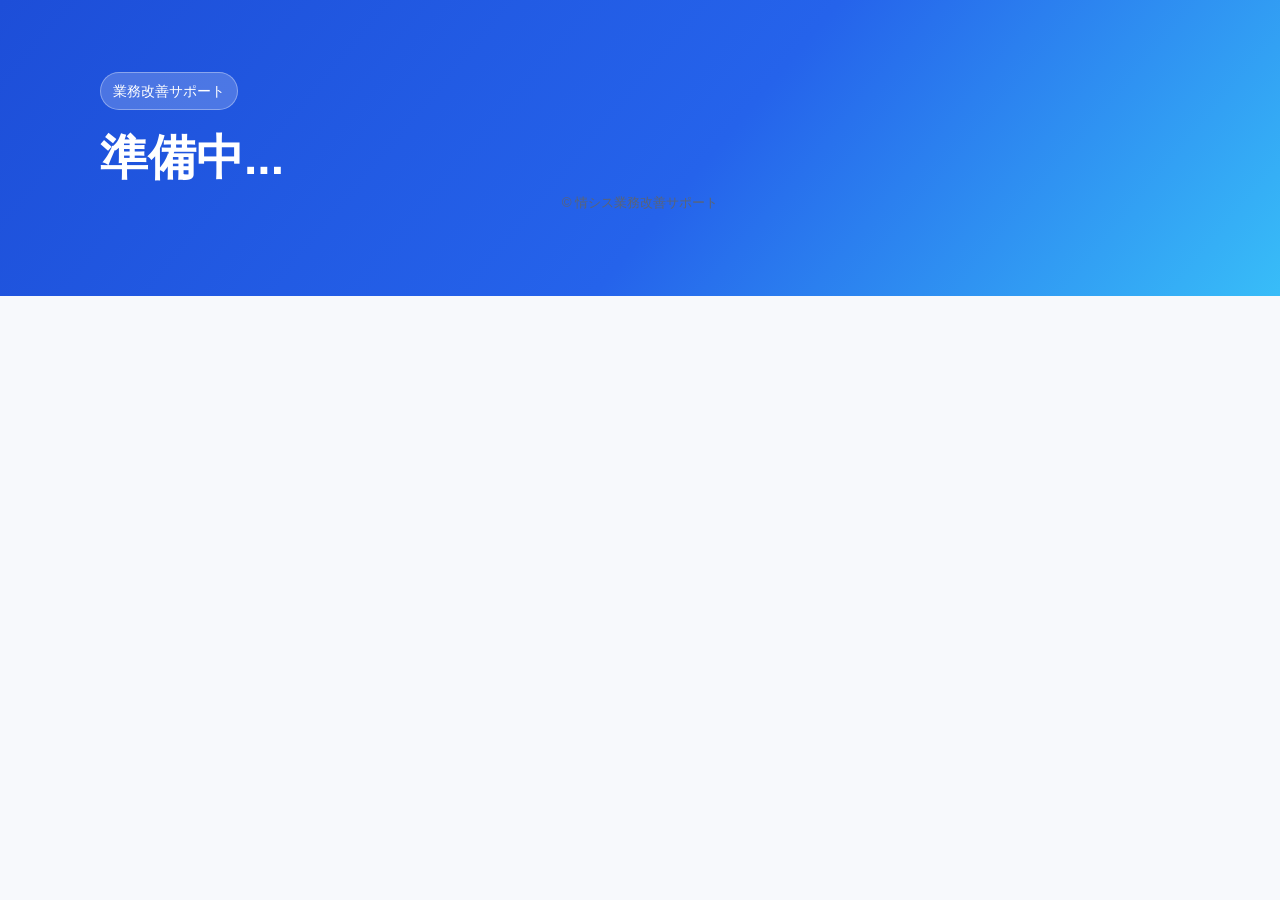
==== index.html @ d6933b57 "Update index.html" ====
<!doctype html>
<html lang="ja">
  <head>
    <meta charset="UTF-8" />
    <meta name="viewport" content="width=device-width, initial-scale=1.0" />
    <title>ナウエル｜業務改善サポート</title>
    <meta
      name="description"
      content="他社向け業務改善サポート事業のランディングページです。ITお困りごと診断からスポット支援、月額相談、RPA導入まで対応。"
    />
    <style>
      :root {
        --bg: #f7f9fc;
        --surface: #ffffff;
        --ink: #1f2937;
        --muted: #5b6474;
        --brand: #2563eb;
        --brand-dark: #1d4ed8;
        --accent: #16a34a;
        --border: #e5e7eb;
        --shadow: 0 8px 22px rgba(15, 23, 42, 0.08);
      }

      * {
        box-sizing: border-box;
      }

      body {
        margin: 0;
        font-family: "Hiragino Kaku Gothic ProN", "Yu Gothic", "Meiryo", sans-serif;
        color: var(--ink);
        background: var(--bg);
        line-height: 1.7;
      }

      .container {
        width: min(1080px, 92%);
        margin: 0 auto;
      }

      .hero {
        background: linear-gradient(130deg, #1d4ed8, #2563eb 55%, #38bdf8);
        color: #fff;
        padding: 72px 0 56px;
      }

      .hero h1 {
        margin: 0;
        font-size: clamp(1.8rem, 4vw, 3rem);
        line-height: 1.25;
      }

      .hero p {
        margin: 16px 0 0;
        max-width: 760px;
        font-size: 1.05rem;
      }

      .badge {
        display: inline-block;
        background: rgba(255, 255, 255, 0.2);
        border: 1px solid rgba(255, 255, 255, 0.35);
        padding: 6px 12px;
        border-radius: 999px;
        margin-bottom: 18px;
        font-size: 0.9rem;
      }

      .lead {
        padding: 42px 0 14px;
      }

      .lead-box {
        background: var(--surface);
        border: 1px solid var(--border);
        border-radius: 16px;
        box-shadow: var(--shadow);
        padding: 22px;
      }

      h2 {
        margin: 0 0 10px;
        font-size: clamp(1.4rem, 2.6vw, 2rem);
      }

      .cards {
        display: grid;
        gap: 18px;
        margin: 24px 0 52px;
      }

      .card {
        background: var(--surface);
        border: 1px solid var(--border);
        border-radius: 16px;
        box-shadow: var(--shadow);
        padding: 24px;
      }

      .card-header {
        display: flex;
        flex-wrap: wrap;
        gap: 8px 14px;
        align-items: baseline;
        margin-bottom: 10px;
      }

      .card h3 {
        margin: 0;
        font-size: 1.28rem;
      }

      .price {
        color: var(--brand-dark);
        font-weight: 700;
      }

      .subtitle {
        color: var(--muted);
        margin: 0 0 16px;
      }

      .grid {
        display: grid;
        grid-template-columns: 1fr;
        gap: 16px;
      }

      .box {
        background: #f8fafc;
        border: 1px solid var(--border);
        border-radius: 12px;
        padding: 14px 16px;
      }

      .box h4 {
        margin: 0 0 8px;
        font-size: 1rem;
      }

      ul {
        margin: 0;
        padding-left: 1.1rem;
      }

      .purpose {
        color: #0f5132;
      }

      .target {
        color: #5a3d00;
      }

      .cta {
        background: #0f172a;
        color: #fff;
        border-radius: 16px;
        padding: 30px 24px;
        margin: 8px 0 64px;
      }

      .cta h2 {
        margin-bottom: 8px;
      }

      .cta p {
        margin: 0 0 14px;
        color: #cbd5e1;
      }

      .cta strong {
        color: #fff;
      }

      .cta-btn {
        display: inline-block;
        text-decoration: none;
        background: var(--accent);
        color: #fff;
        padding: 12px 18px;
        border-radius: 10px;
        font-weight: 700;
        margin-top: 6px;
      }

      footer {
        text-align: center;
        color: var(--muted);
        padding-bottom: 24px;
      }

      @media (min-width: 860px) {
        .grid {
          grid-template-columns: 1.2fr 1fr;
        }
      }
    </style>
  </head>
  <body>
    <header class="hero">
      <div class="container">
        <span class="badge">業務改善サポート</span>
        <h1>準備中...</h1>
    <footer>
      <small>© 情シス業務改善サポート</small>
    </footer>
  </body>
</html>
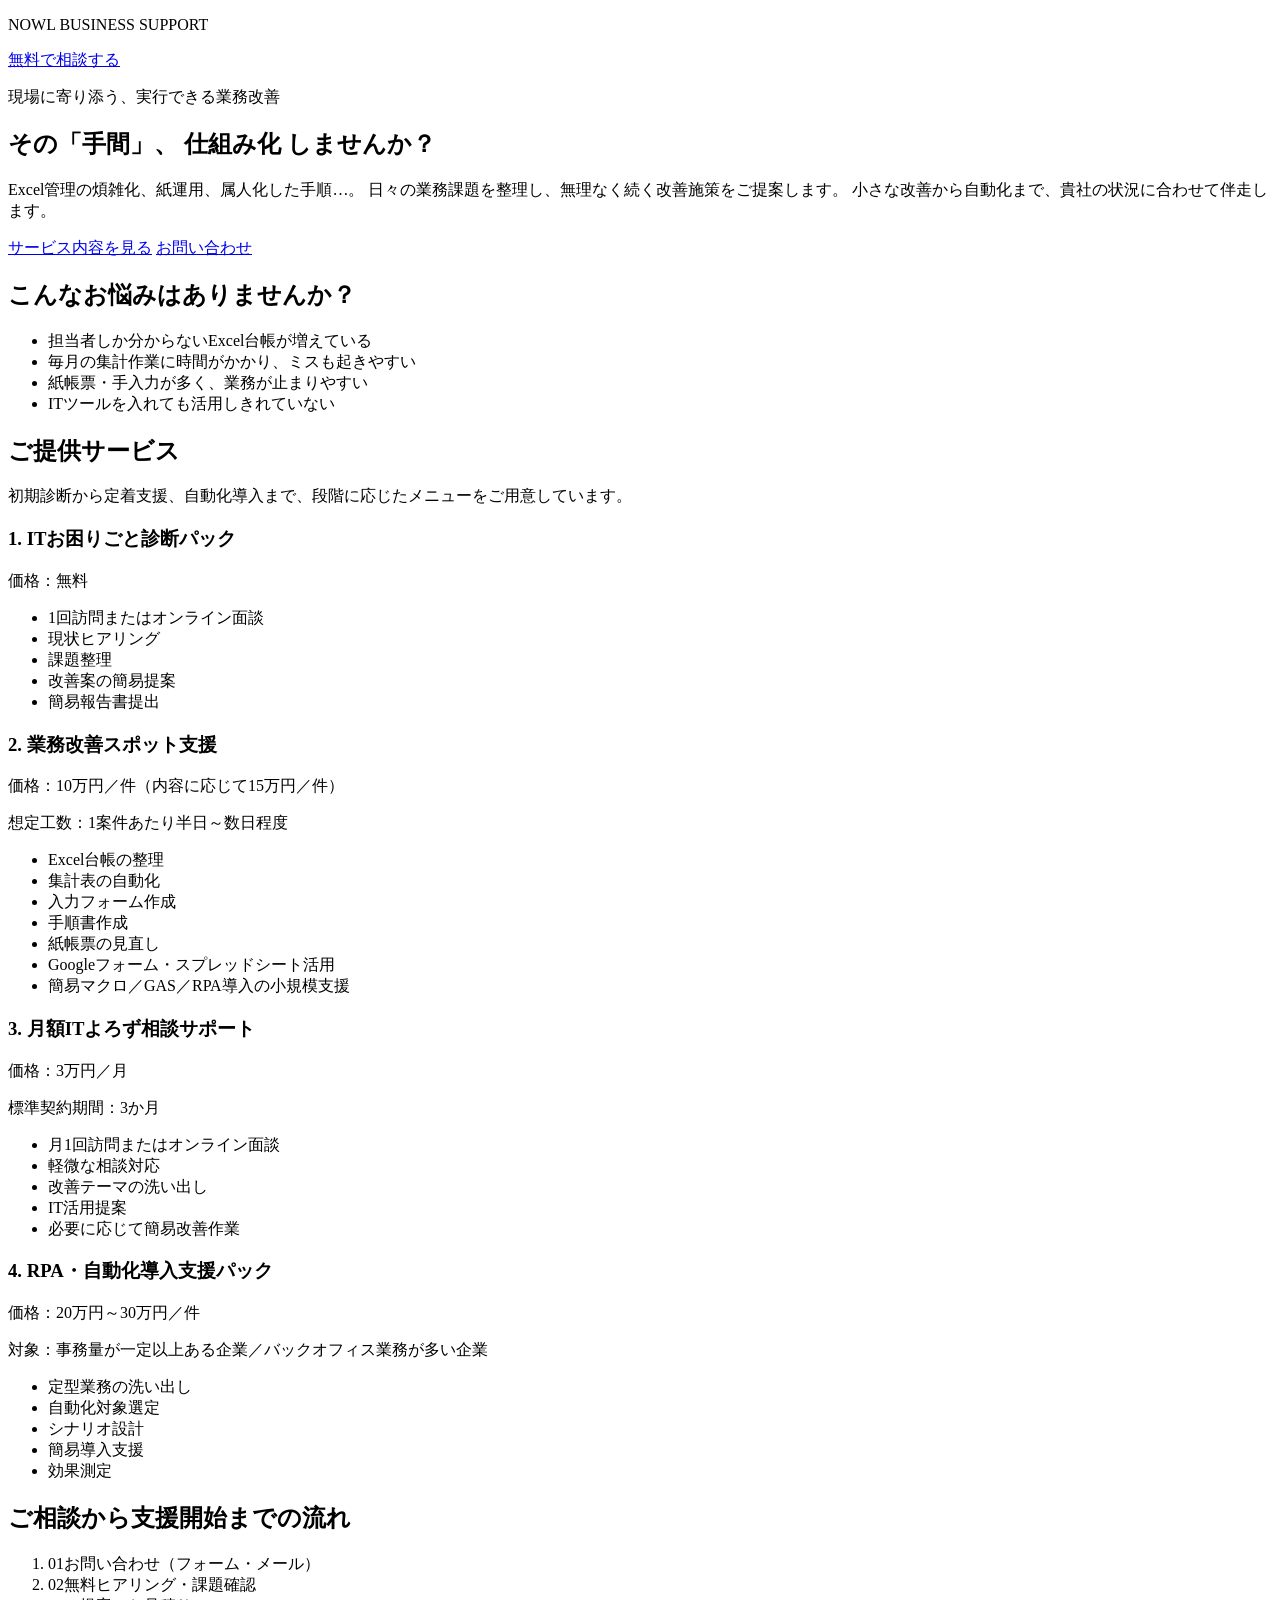
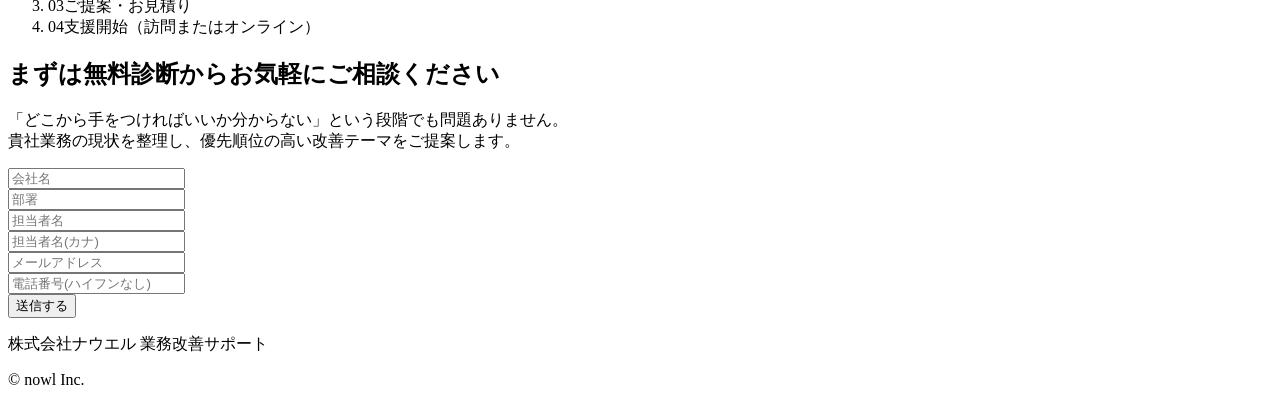
==== commit 28f3c59a: "Update index.html" ====
--- a/index.html
+++ b/index.html
@@ -1,208 +1,187 @@
-<!doctype html>
+<!DOCTYPE html>
 <html lang="ja">
   <head>
     <meta charset="UTF-8" />
     <meta name="viewport" content="width=device-width, initial-scale=1.0" />
-    <title>ナウエル｜業務改善サポート</title>
+    <title>業務改善サポート | 株式会社ナウエル</title>
     <meta
       name="description"
-      content="他社向け業務改善サポート事業のランディングページです。ITお困りごと診断からスポット支援、月額相談、RPA導入まで対応。"
+      content="中小企業向けの業務改善サポート。ITお困りごと診断からスポット支援、月額相談、自動化導入まで、現場に合わせて伴走します。"
     />
-    <style>
-      :root {
-        --bg: #f7f9fc;
-        --surface: #ffffff;
-        --ink: #1f2937;
-        --muted: #5b6474;
-        --brand: #2563eb;
-        --brand-dark: #1d4ed8;
-        --accent: #16a34a;
-        --border: #e5e7eb;
-        --shadow: 0 8px 22px rgba(15, 23, 42, 0.08);
-      }
-
-      * {
-        box-sizing: border-box;
-      }
-
-      body {
-        margin: 0;
-        font-family: "Hiragino Kaku Gothic ProN", "Yu Gothic", "Meiryo", sans-serif;
-        color: var(--ink);
-        background: var(--bg);
-        line-height: 1.7;
-      }
-
-      .container {
-        width: min(1080px, 92%);
-        margin: 0 auto;
-      }
-
-      .hero {
-        background: linear-gradient(130deg, #1d4ed8, #2563eb 55%, #38bdf8);
-        color: #fff;
-        padding: 72px 0 56px;
-      }
-
-      .hero h1 {
-        margin: 0;
-        font-size: clamp(1.8rem, 4vw, 3rem);
-        line-height: 1.25;
-      }
-
-      .hero p {
-        margin: 16px 0 0;
-        max-width: 760px;
-        font-size: 1.05rem;
-      }
-
-      .badge {
-        display: inline-block;
-        background: rgba(255, 255, 255, 0.2);
-        border: 1px solid rgba(255, 255, 255, 0.35);
-        padding: 6px 12px;
-        border-radius: 999px;
-        margin-bottom: 18px;
-        font-size: 0.9rem;
-      }
-
-      .lead {
-        padding: 42px 0 14px;
-      }
-
-      .lead-box {
-        background: var(--surface);
-        border: 1px solid var(--border);
-        border-radius: 16px;
-        box-shadow: var(--shadow);
-        padding: 22px;
-      }
-
-      h2 {
-        margin: 0 0 10px;
-        font-size: clamp(1.4rem, 2.6vw, 2rem);
-      }
-
-      .cards {
-        display: grid;
-        gap: 18px;
-        margin: 24px 0 52px;
-      }
-
-      .card {
-        background: var(--surface);
-        border: 1px solid var(--border);
-        border-radius: 16px;
-        box-shadow: var(--shadow);
-        padding: 24px;
-      }
-
-      .card-header {
-        display: flex;
-        flex-wrap: wrap;
-        gap: 8px 14px;
-        align-items: baseline;
-        margin-bottom: 10px;
-      }
-
-      .card h3 {
-        margin: 0;
-        font-size: 1.28rem;
-      }
-
-      .price {
-        color: var(--brand-dark);
-        font-weight: 700;
-      }
-
-      .subtitle {
-        color: var(--muted);
-        margin: 0 0 16px;
-      }
-
-      .grid {
-        display: grid;
-        grid-template-columns: 1fr;
-        gap: 16px;
-      }
-
-      .box {
-        background: #f8fafc;
-        border: 1px solid var(--border);
-        border-radius: 12px;
-        padding: 14px 16px;
-      }
-
-      .box h4 {
-        margin: 0 0 8px;
-        font-size: 1rem;
-      }
-
-      ul {
-        margin: 0;
-        padding-left: 1.1rem;
-      }
-
-      .purpose {
-        color: #0f5132;
-      }
-
-      .target {
-        color: #5a3d00;
-      }
-
-      .cta {
-        background: #0f172a;
-        color: #fff;
-        border-radius: 16px;
-        padding: 30px 24px;
-        margin: 8px 0 64px;
-      }
-
-      .cta h2 {
-        margin-bottom: 8px;
-      }
-
-      .cta p {
-        margin: 0 0 14px;
-        color: #cbd5e1;
-      }
-
-      .cta strong {
-        color: #fff;
-      }
-
-      .cta-btn {
-        display: inline-block;
-        text-decoration: none;
-        background: var(--accent);
-        color: #fff;
-        padding: 12px 18px;
-        border-radius: 10px;
-        font-weight: 700;
-        margin-top: 6px;
-      }
-
-      footer {
-        text-align: center;
-        color: var(--muted);
-        padding-bottom: 24px;
-      }
-
-      @media (min-width: 860px) {
-        .grid {
-          grid-template-columns: 1.2fr 1fr;
-        }
-      }
-    </style>
+    <link rel="preconnect" href="https://fonts.googleapis.com" />
+    <link rel="preconnect" href="https://fonts.gstatic.com" crossorigin />
+    <link
+      href="https://fonts.googleapis.com/css2?family=Noto+Sans+JP:wght@400;500;700;900&display=swap"
+      rel="stylesheet"
+    />
+    <link rel="stylesheet" href="styles.css" />
   </head>
   <body>
-    <header class="hero">
-      <div class="container">
-        <span class="badge">業務改善サポート</span>
-        <h1>準備中...</h1>
-    <footer>
-      <small>© 情シス業務改善サポート</small>
+    <header class="site-header">
+      <div class="container nav-wrap">
+        <p class="logo">NOWL BUSINESS SUPPORT</p>
+        <a class="header-cta" href="#contact">無料で相談する</a>
+      </div>
+    </header>
+
+    <main>
+      <section class="hero">
+        <div class="container hero-inner">
+          <p class="eyebrow">現場に寄り添う、実行できる業務改善</p>
+          <h1>
+            その「手間」、
+            <span>仕組み化</span>
+            しませんか？
+          </h1>
+          <p class="lead">
+            Excel管理の煩雑化、紙運用、属人化した手順…。
+            日々の業務課題を整理し、無理なく続く改善施策をご提案します。
+            小さな改善から自動化まで、貴社の状況に合わせて伴走します。
+          </p>
+          <div class="hero-actions">
+            <a class="btn btn-primary" href="#plan">サービス内容を見る</a>
+            <a class="btn btn-secondary" href="#contact">お問い合わせ</a>
+          </div>
+        </div>
+      </section>
+
+      <section class="section problems">
+        <div class="container">
+          <h2>こんなお悩みはありませんか？</h2>
+          <ul class="problem-list">
+            <li>担当者しか分からないExcel台帳が増えている</li>
+            <li>毎月の集計作業に時間がかかり、ミスも起きやすい</li>
+            <li>紙帳票・手入力が多く、業務が止まりやすい</li>
+            <li>ITツールを入れても活用しきれていない</li>
+          </ul>
+        </div>
+      </section>
+
+      <section id="plan" class="section service-section">
+        <div class="container">
+          <h2>ご提供サービス</h2>
+          <p class="section-lead">
+            初期診断から定着支援、自動化導入まで、段階に応じたメニューをご用意しています。
+          </p>
+
+          <div class="cards">
+            <article class="card">
+              <h3>1. ITお困りごと診断パック</h3>
+              <p class="price">価格：無料</p>
+              <ul>
+                <li>1回訪問またはオンライン面談</li>
+                <li>現状ヒアリング</li>
+                <li>課題整理</li>
+                <li>改善案の簡易提案</li>
+                <li>簡易報告書提出</li>
+              </ul>
+            </article>
+
+            <article class="card featured">
+              <h3>2. 業務改善スポット支援</h3>
+              <p class="price">価格：10万円／件（内容に応じて15万円／件）</p>
+              <p class="small">想定工数：1案件あたり半日～数日程度</p>
+              <ul>
+                <li>Excel台帳の整理</li>
+                <li>集計表の自動化</li>
+                <li>入力フォーム作成</li>
+                <li>手順書作成</li>
+                <li>紙帳票の見直し</li>
+                <li>Googleフォーム・スプレッドシート活用</li>
+                <li>簡易マクロ／GAS／RPA導入の小規模支援</li>
+              </ul>
+            </article>
+
+            <article class="card">
+              <h3>3. 月額ITよろず相談サポート</h3>
+              <p class="price">価格：3万円／月</p>
+              <p class="small">標準契約期間：3か月</p>
+              <ul>
+                <li>月1回訪問またはオンライン面談</li>
+                <li>軽微な相談対応</li>
+                <li>改善テーマの洗い出し</li>
+                <li>IT活用提案</li>
+                <li>必要に応じて簡易改善作業</li>
+              </ul>
+            </article>
+
+            <article class="card">
+              <h3>4. RPA・自動化導入支援パック</h3>
+              <p class="price">価格：20万円～30万円／件</p>
+              <p class="small">対象：事務量が一定以上ある企業／バックオフィス業務が多い企業</p>
+              <ul>
+                <li>定型業務の洗い出し</li>
+                <li>自動化対象選定</li>
+                <li>シナリオ設計</li>
+                <li>簡易導入支援</li>
+                <li>効果測定</li>
+              </ul>
+            </article>
+          </div>
+        </div>
+      </section>
+
+      <section class="section flow">
+        <div class="container">
+          <h2>ご相談から支援開始までの流れ</h2>
+          <ol class="flow-list">
+            <li><span>01</span>お問い合わせ（フォーム・メール）</li>
+            <li><span>02</span>無料ヒアリング・課題確認</li>
+            <li><span>03</span>ご提案・お見積り</li>
+            <li><span>04</span>支援開始（訪問またはオンライン）</li>
+          </ol>
+        </div>
+      </section>
+
+      <section id="contact" class="section contact">
+        <div class="container contact-box">
+          <h2>まずは無料診断からお気軽にご相談ください</h2>
+          <p>
+            「どこから手をつければいいか分からない」という段階でも問題ありません。</br>
+            貴社業務の現状を整理し、優先順位の高い改善テーマをご提案します。
+          </p>
+          <form id="contactForm" class="contact-form">
+            <div class="form-group">
+              <label for="company"></label>
+              <input type="text" placeholder="会社名" id="company" name="company" required>
+            </div>
+
+            <div class="form-group">
+              <label for="department"></label>
+              <input type="text" placeholder="部署" id="department" name="department">
+            </div>
+
+            <div class="form-group">
+              <label for="name"></label>
+              <input type="text"placeholder="担当者名"  id="name" name="name" required>
+            </div>
+
+            <div class="form-group">
+              <label for="nameKana"></label>
+              <input type="text"placeholder="担当者名(カナ)"  id="nameKana" name="nameKana" required>
+            </div>
+
+            <div class="form-group">
+              <label for="email"></label>
+              <input type="email"placeholder="メールアドレス"  id="email" name="email" required>
+            </div>
+
+            <div class="form-group">
+              <label for="tel"></label>
+              <input type="tel"placeholder="電話番号(ハイフンなし)"  id="tel" name="tel" pattern="[0-9]{10,11}" maxlength="11" required>
+            </div>
+
+            <button type="submit" class="btn btn-primary">送信する</button>
+          </form>
+        </div>
+      </section>
+    </main>
+
+    <footer class="site-footer">
+      <div class="container footer-wrap">
+        <p>株式会社ナウエル 業務改善サポート</p>
+        <p>© nowl Inc.</p>
+      </div>
     </footer>
   </body>
 </html>
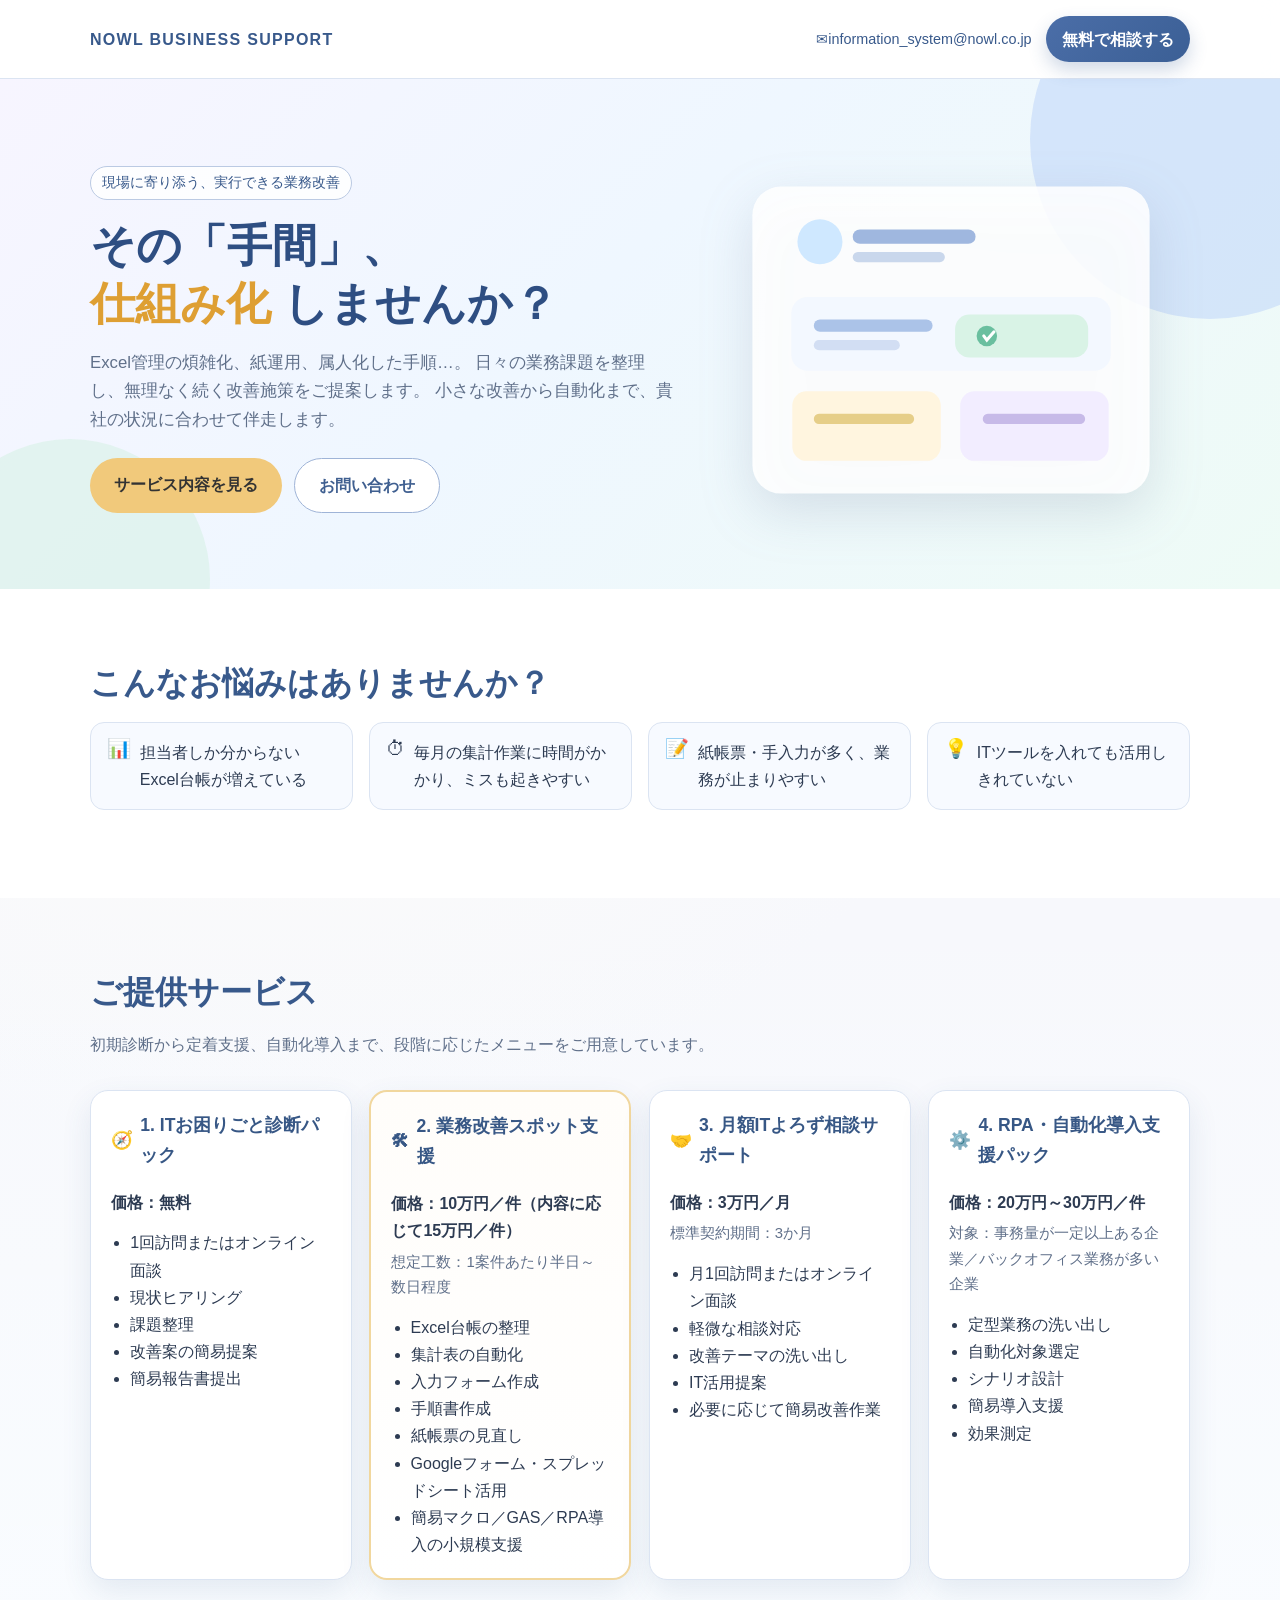
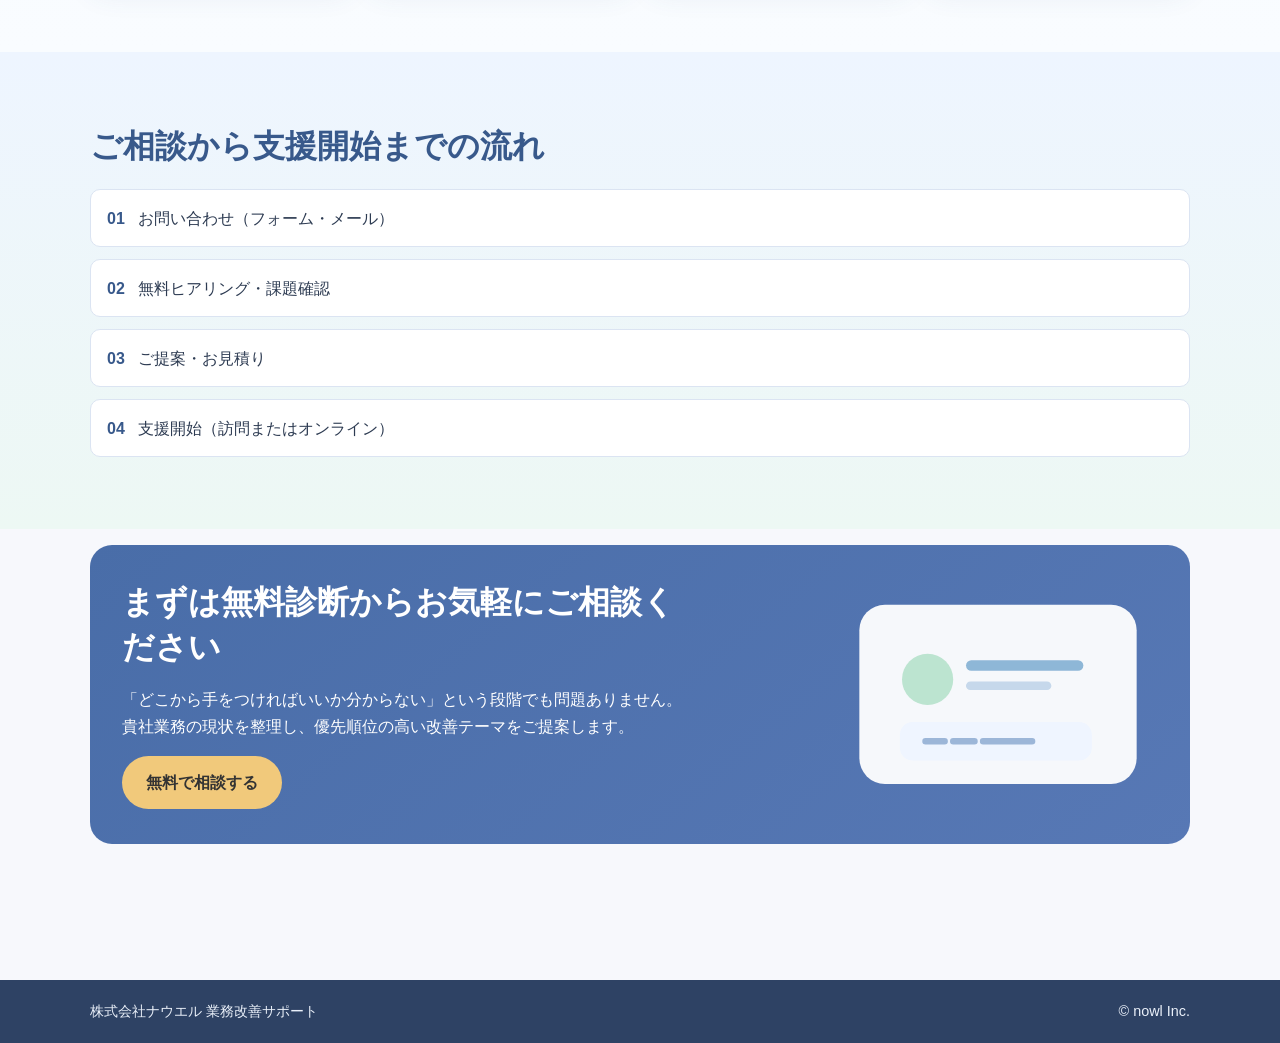
==== commit bfea9a37: "Add files via upload" ====
--- a/index.html
+++ b/index.html
@@ -20,27 +20,51 @@
     <header class="site-header">
       <div class="container nav-wrap">
         <p class="logo">NOWL BUSINESS SUPPORT</p>
-        <a class="header-cta" href="#contact">無料で相談する</a>
+        <div class="header-actions">
+          <p class="header-contact">✉information_system@nowl.co.jp</p>
+          <a class="header-cta" href="#contact">無料で相談する</a>
+        </div>
       </div>
     </header>
 
     <main>
       <section class="hero">
-        <div class="container hero-inner">
-          <p class="eyebrow">現場に寄り添う、実行できる業務改善</p>
-          <h1>
-            その「手間」、
-            <span>仕組み化</span>
-            しませんか？
-          </h1>
-          <p class="lead">
-            Excel管理の煩雑化、紙運用、属人化した手順…。
-            日々の業務課題を整理し、無理なく続く改善施策をご提案します。
-            小さな改善から自動化まで、貴社の状況に合わせて伴走します。
-          </p>
-          <div class="hero-actions">
-            <a class="btn btn-primary" href="#plan">サービス内容を見る</a>
-            <a class="btn btn-secondary" href="#contact">お問い合わせ</a>
+        <div class="container hero-layout">
+          <div class="hero-inner">
+            <p class="eyebrow">現場に寄り添う、実行できる業務改善</p>
+            <h1>
+              その「手間」、<br>
+              <span>仕組み化</span>
+              しませんか？
+            </h1>
+            <p class="lead">
+              Excel管理の煩雑化、紙運用、属人化した手順…。
+              日々の業務課題を整理し、無理なく続く改善施策をご提案します。
+              小さな改善から自動化まで、貴社の状況に合わせて伴走します。
+            </p>
+            <div class="hero-actions">
+              <a class="btn btn-primary" href="#plan">サービス内容を見る</a>
+              <a class="btn btn-secondary" href="#contact">お問い合わせ</a>
+            </div>
+          </div>
+
+          <div class="hero-illustration" aria-hidden="true">
+            <svg viewBox="0 0 420 340" role="img">
+              <rect x="16" y="20" width="388" height="300" rx="28" fill="#fff" opacity="0.88" />
+              <circle cx="82" cy="74" r="22" fill="#cfe8ff" />
+              <rect x="114" y="62" width="120" height="14" rx="7" fill="#9fb7df" />
+              <rect x="114" y="84" width="90" height="10" rx="5" fill="#c9d7ec" />
+              <rect x="54" y="128" width="312" height="72" rx="16" fill="#f3f8ff" />
+              <rect x="76" y="150" width="116" height="12" rx="6" fill="#abc3e8" />
+              <rect x="76" y="170" width="84" height="10" rx="5" fill="#d2def3" />
+              <rect x="214" y="145" width="130" height="42" rx="14" fill="#d9f3e6" />
+              <circle cx="245" cy="166" r="10" fill="#6abf9f" />
+              <path d="M242 166l3 4 7-8" stroke="#fff" stroke-width="3" fill="none" stroke-linecap="round" />
+              <rect x="55" y="220" width="145" height="68" rx="14" fill="#fff5df" />
+              <rect x="76" y="242" width="98" height="10" rx="5" fill="#e6ce88" />
+              <rect x="219" y="220" width="145" height="68" rx="14" fill="#f2edff" />
+              <rect x="241" y="242" width="100" height="10" rx="5" fill="#c7bae8" />
+            </svg>
           </div>
         </div>
       </section>
@@ -49,10 +73,10 @@
         <div class="container">
           <h2>こんなお悩みはありませんか？</h2>
           <ul class="problem-list">
-            <li>担当者しか分からないExcel台帳が増えている</li>
-            <li>毎月の集計作業に時間がかかり、ミスも起きやすい</li>
-            <li>紙帳票・手入力が多く、業務が止まりやすい</li>
-            <li>ITツールを入れても活用しきれていない</li>
+            <li><span>📊</span>担当者しか分からないExcel台帳が増えている</li>
+            <li><span>⏱</span>毎月の集計作業に時間がかかり、ミスも起きやすい</li>
+            <li><span>📝</span>紙帳票・手入力が多く、業務が止まりやすい</li>
+            <li><span>💡</span>ITツールを入れても活用しきれていない</li>
           </ul>
         </div>
       </section>
@@ -66,7 +90,7 @@
 
           <div class="cards">
             <article class="card">
-              <h3>1. ITお困りごと診断パック</h3>
+              <h3><span class="icon">🧭</span>1. ITお困りごと診断パック</h3>
               <p class="price">価格：無料</p>
               <ul>
                 <li>1回訪問またはオンライン面談</li>
@@ -78,7 +102,7 @@
             </article>
 
             <article class="card featured">
-              <h3>2. 業務改善スポット支援</h3>
+              <h3><span class="icon">🛠</span>2. 業務改善スポット支援</h3>
               <p class="price">価格：10万円／件（内容に応じて15万円／件）</p>
               <p class="small">想定工数：1案件あたり半日～数日程度</p>
               <ul>
@@ -93,7 +117,7 @@
             </article>
 
             <article class="card">
-              <h3>3. 月額ITよろず相談サポート</h3>
+              <h3><span class="icon">🤝</span>3. 月額ITよろず相談サポート</h3>
               <p class="price">価格：3万円／月</p>
               <p class="small">標準契約期間：3か月</p>
               <ul>
@@ -106,7 +130,7 @@
             </article>
 
             <article class="card">
-              <h3>4. RPA・自動化導入支援パック</h3>
+              <h3><span class="icon">⚙️</span>4. RPA・自動化導入支援パック</h3>
               <p class="price">価格：20万円～30万円／件</p>
               <p class="small">対象：事務量が一定以上ある企業／バックオフィス業務が多い企業</p>
               <ul>
@@ -135,44 +159,24 @@
 
       <section id="contact" class="section contact">
         <div class="container contact-box">
-          <h2>まずは無料診断からお気軽にご相談ください</h2>
-          <p>
-            「どこから手をつければいいか分からない」という段階でも問題ありません。</br>
-            貴社業務の現状を整理し、優先順位の高い改善テーマをご提案します。
-          </p>
-          <form id="contactForm" class="contact-form">
-            <div class="form-group">
-              <label for="company"></label>
-              <input type="text" placeholder="会社名" id="company" name="company" required>
-            </div>
-
-            <div class="form-group">
-              <label for="department"></label>
-              <input type="text" placeholder="部署" id="department" name="department">
-            </div>
-
-            <div class="form-group">
-              <label for="name"></label>
-              <input type="text"placeholder="担当者名"  id="name" name="name" required>
-            </div>
-
-            <div class="form-group">
-              <label for="nameKana"></label>
-              <input type="text"placeholder="担当者名(カナ)"  id="nameKana" name="nameKana" required>
-            </div>
-
-            <div class="form-group">
-              <label for="email"></label>
-              <input type="email"placeholder="メールアドレス"  id="email" name="email" required>
-            </div>
-
-            <div class="form-group">
-              <label for="tel"></label>
-              <input type="tel"placeholder="電話番号(ハイフンなし)"  id="tel" name="tel" pattern="[0-9]{10,11}" maxlength="11" required>
-            </div>
-
-            <button type="submit" class="btn btn-primary">送信する</button>
-          </form>
+          <div class="contact-copy">
+            <h2>まずは無料診断からお気軽にご相談ください</h2>
+            <p>
+              「どこから手をつければいいか分からない」という段階でも問題ありません。
+              貴社業務の現状を整理し、優先順位の高い改善テーマをご提案します。
+            </p>
+            <a href="mailto:info@nowl.co.jp" class="btn btn-primary">無料で相談する</a>
+          </div>
+          <div class="contact-illustration" aria-hidden="true">
+            <svg viewBox="0 0 300 220" role="img">
+              <rect x="20" y="26" width="260" height="168" rx="24" fill="#ffffff" opacity="0.95" />
+              <circle cx="84" cy="96" r="24" fill="#bce4d0" />
+              <rect x="120" y="78" width="110" height="10" rx="5" fill="#8eb7d7" />
+              <rect x="120" y="98" width="80" height="8" rx="4" fill="#c6d8eb" />
+              <rect x="58" y="136" width="180" height="36" rx="12" fill="#eff5ff" />
+              <path d="M82 154h18m8 0h20m8 0h46" stroke="#9cb6d8" stroke-width="6" stroke-linecap="round" />
+            </svg>
+          </div>
         </div>
       </section>
     </main>
--- a/styles.css
+++ b/styles.css
@@ -0,0 +1,391 @@
+:root {
+  --bg: #f7f8fc;
+  --white: #ffffff;
+  --text: #2d3b52;
+  --muted: #60708a;
+  --primary: #38598b;
+  --accent: #f1c97b;
+  --mint: #dff3ea;
+  --line: #dbe4f2;
+  --shadow: 0 12px 30px rgba(56, 89, 139, 0.11);
+}
+
+* {
+  box-sizing: border-box;
+}
+
+body {
+  margin: 0;
+  font-family: "Noto Sans JP", sans-serif;
+  color: var(--text);
+  background: radial-gradient(circle at 20% 10%, #fffef8 0, #f7f8fc 34%, #f7f8fc 100%);
+  line-height: 1.7;
+}
+
+.container {
+  width: min(1100px, calc(100% - 3rem));
+  margin: 0 auto;
+}
+
+.site-header {
+  position: sticky;
+  top: 0;
+  z-index: 10;
+  background: rgba(255, 255, 255, 0.9);
+  border-bottom: 1px solid var(--line);
+  backdrop-filter: blur(12px);
+}
+
+.nav-wrap {
+  display: flex;
+  justify-content: space-between;
+  align-items: center;
+  padding: 1rem 0;
+}
+
+.logo {
+  margin: 0;
+  font-weight: 900;
+  letter-spacing: 0.08em;
+  color: var(--primary);
+}
+
+.header-actions {
+  display: flex;
+  align-items: center;
+  gap: 0.9rem;
+}
+
+.header-contact {
+  margin: 0;
+  font-size: 0.9rem;
+  color: var(--primary);
+  font-weight: 500;
+}
+
+.header-cta {
+  text-decoration: none;
+  color: var(--white);
+  background: linear-gradient(135deg, #4b6ea8, #3b5f95);
+  padding: 0.6rem 1rem;
+  border-radius: 999px;
+  font-weight: 700;
+  box-shadow: 0 8px 18px rgba(59, 95, 149, 0.24);
+}
+
+.hero {
+  position: relative;
+  overflow: hidden;
+  padding: 5.4rem 0 4.7rem;
+  background: linear-gradient(135deg, #f7f5ff 0%, #eff7ff 45%, #eefbf6 100%);
+}
+
+.hero::before,
+.hero::after {
+  content: "";
+  position: absolute;
+  border-radius: 50%;
+  z-index: 0;
+}
+
+.hero::before {
+  width: 360px;
+  height: 360px;
+  right: -110px;
+  top: -120px;
+  background: rgba(177, 202, 247, 0.44);
+}
+
+.hero::after {
+  width: 280px;
+  height: 280px;
+  left: -70px;
+  bottom: -130px;
+  background: rgba(214, 241, 227, 0.55);
+}
+
+.hero-layout {
+  position: relative;
+  z-index: 1;
+  display: grid;
+  gap: 2.3rem;
+  grid-template-columns: 1.1fr 0.9fr;
+  align-items: center;
+}
+
+.hero-inner {
+  max-width: 700px;
+}
+
+.eyebrow {
+  display: inline-block;
+  margin: 0;
+  padding: 0.25rem 0.7rem;
+  border: 1px solid #bbcae3;
+  border-radius: 999px;
+  font-size: 0.85rem;
+  color: var(--primary);
+  background: #ffffffd9;
+}
+
+h1 {
+  font-size: clamp(2rem, 3.5vw, 3.3rem);
+  margin: 1rem 0;
+  line-height: 1.3;
+  color: #2e4e82;
+}
+
+h1 span {
+  color: #de9f33;
+}
+
+.lead {
+  font-size: 1.05rem;
+  color: var(--muted);
+}
+
+.hero-actions {
+  display: flex;
+  gap: 0.75rem;
+  flex-wrap: wrap;
+  margin-top: 1.5rem;
+}
+
+.hero-illustration svg {
+  width: min(100%, 430px);
+  display: block;
+  margin-inline: auto;
+  filter: drop-shadow(0 18px 26px rgba(90, 111, 147, 0.2));
+}
+
+.btn {
+  display: inline-block;
+  text-decoration: none;
+  border-radius: 999px;
+  padding: 0.8rem 1.5rem;
+  font-weight: 700;
+}
+
+.btn-primary {
+  background: var(--accent);
+  color: #333;
+}
+
+.btn-secondary {
+  border: 1px solid #9fb4d7;
+  color: #3f5f90;
+  background: #fff;
+}
+
+.section {
+  padding: 4.5rem 0;
+}
+
+h2 {
+  font-size: clamp(1.5rem, 2.5vw, 2.1rem);
+  line-height: 1.4;
+  margin-top: 0;
+  margin-bottom: 1rem;
+  color: var(--primary);
+}
+
+.section-lead {
+  margin-top: 0;
+  margin-bottom: 2rem;
+  color: var(--muted);
+}
+
+.problems {
+  background: #fff;
+}
+
+.problem-list {
+  display: grid;
+  grid-template-columns: repeat(auto-fit, minmax(240px, 1fr));
+  gap: 1rem;
+  padding: 0;
+  list-style: none;
+}
+
+.problem-list li {
+  display: flex;
+  gap: 0.55rem;
+  align-items: flex-start;
+  background: #f7faff;
+  border: 1px solid var(--line);
+  border-radius: 14px;
+  padding: 1rem;
+  font-weight: 500;
+}
+
+.problem-list span {
+  font-size: 1.2rem;
+  line-height: 1;
+}
+
+.service-section {
+  position: relative;
+}
+
+.service-section::before {
+  content: "";
+  position: absolute;
+  inset: 0;
+  background: linear-gradient(to bottom, transparent, #f9fcff);
+  z-index: -1;
+}
+
+.cards {
+  display: grid;
+  grid-template-columns: repeat(auto-fit, minmax(245px, 1fr));
+  gap: 1.1rem;
+}
+
+.card {
+  background: var(--white);
+  border: 1px solid var(--line);
+  border-radius: 18px;
+  padding: 1.25rem;
+  box-shadow: var(--shadow);
+}
+
+.card.featured {
+  border: 2px solid #f1d79e;
+  background: linear-gradient(180deg, #fffdfa 0, #fff 100%);
+}
+
+.card h3 {
+  margin-top: 0;
+  font-size: 1.1rem;
+  color: #375785;
+  display: flex;
+  gap: 0.45rem;
+  align-items: center;
+}
+
+.icon {
+  display: inline-flex;
+}
+
+.price {
+  margin: 0;
+  font-weight: 700;
+}
+
+.small {
+  margin: 0.35rem 0 0;
+  color: var(--muted);
+  font-size: 0.93rem;
+}
+
+.card ul {
+  margin: 0.85rem 0 0;
+  padding-left: 1.2rem;
+}
+
+.flow {
+  background: linear-gradient(180deg, #eef5ff 0, #edf8f4 100%);
+}
+
+.flow-list {
+  list-style: none;
+  padding: 0;
+  margin: 1.25rem 0 0;
+  display: grid;
+  gap: 0.75rem;
+}
+
+.flow-list li {
+  display: flex;
+  align-items: center;
+  gap: 0.8rem;
+  background: var(--white);
+  border: 1px solid var(--line);
+  border-radius: 10px;
+  padding: 0.9rem 1rem;
+  font-weight: 500;
+}
+
+.flow-list span {
+  font-weight: 900;
+  color: var(--primary);
+}
+
+.contact {
+  padding-top: 1rem;
+}
+
+.contact-box {
+  display: grid;
+  grid-template-columns: 1.1fr 0.9fr;
+  gap: 1rem;
+  align-items: center;
+  background: linear-gradient(140deg, #496da8, #5778b5);
+  color: var(--white);
+  border-radius: 22px;
+  padding: 2rem;
+}
+
+.contact-box h2,
+.contact-box p {
+  color: var(--white);
+}
+
+.contact-illustration svg {
+  width: min(100%, 320px);
+  display: block;
+  margin-left: auto;
+}
+
+.site-footer {
+  margin-top: 4rem;
+  padding: 1.2rem 0;
+  background: #2e4264;
+  color: #eaf0f9;
+}
+
+.footer-wrap {
+  display: flex;
+  justify-content: space-between;
+  flex-wrap: wrap;
+  gap: 0.7rem;
+}
+
+.footer-wrap p {
+  margin: 0;
+  font-size: 0.9rem;
+}
+
+@media (max-width: 880px) {
+  .hero-layout,
+  .contact-box {
+    grid-template-columns: 1fr;
+  }
+
+  .hero-illustration {
+    order: -1;
+  }
+
+  .contact-illustration svg {
+    margin-right: auto;
+  }
+}
+
+@media (max-width: 640px) {
+  .container {
+    width: min(1100px, calc(100% - 1.5rem));
+  }
+
+  .nav-wrap {
+    gap: 0.75rem;
+    flex-direction: column;
+  }
+
+  .hero {
+    padding-top: 4.5rem;
+  }
+
+  .contact-box {
+    padding: 1.4rem;
+  }
+}
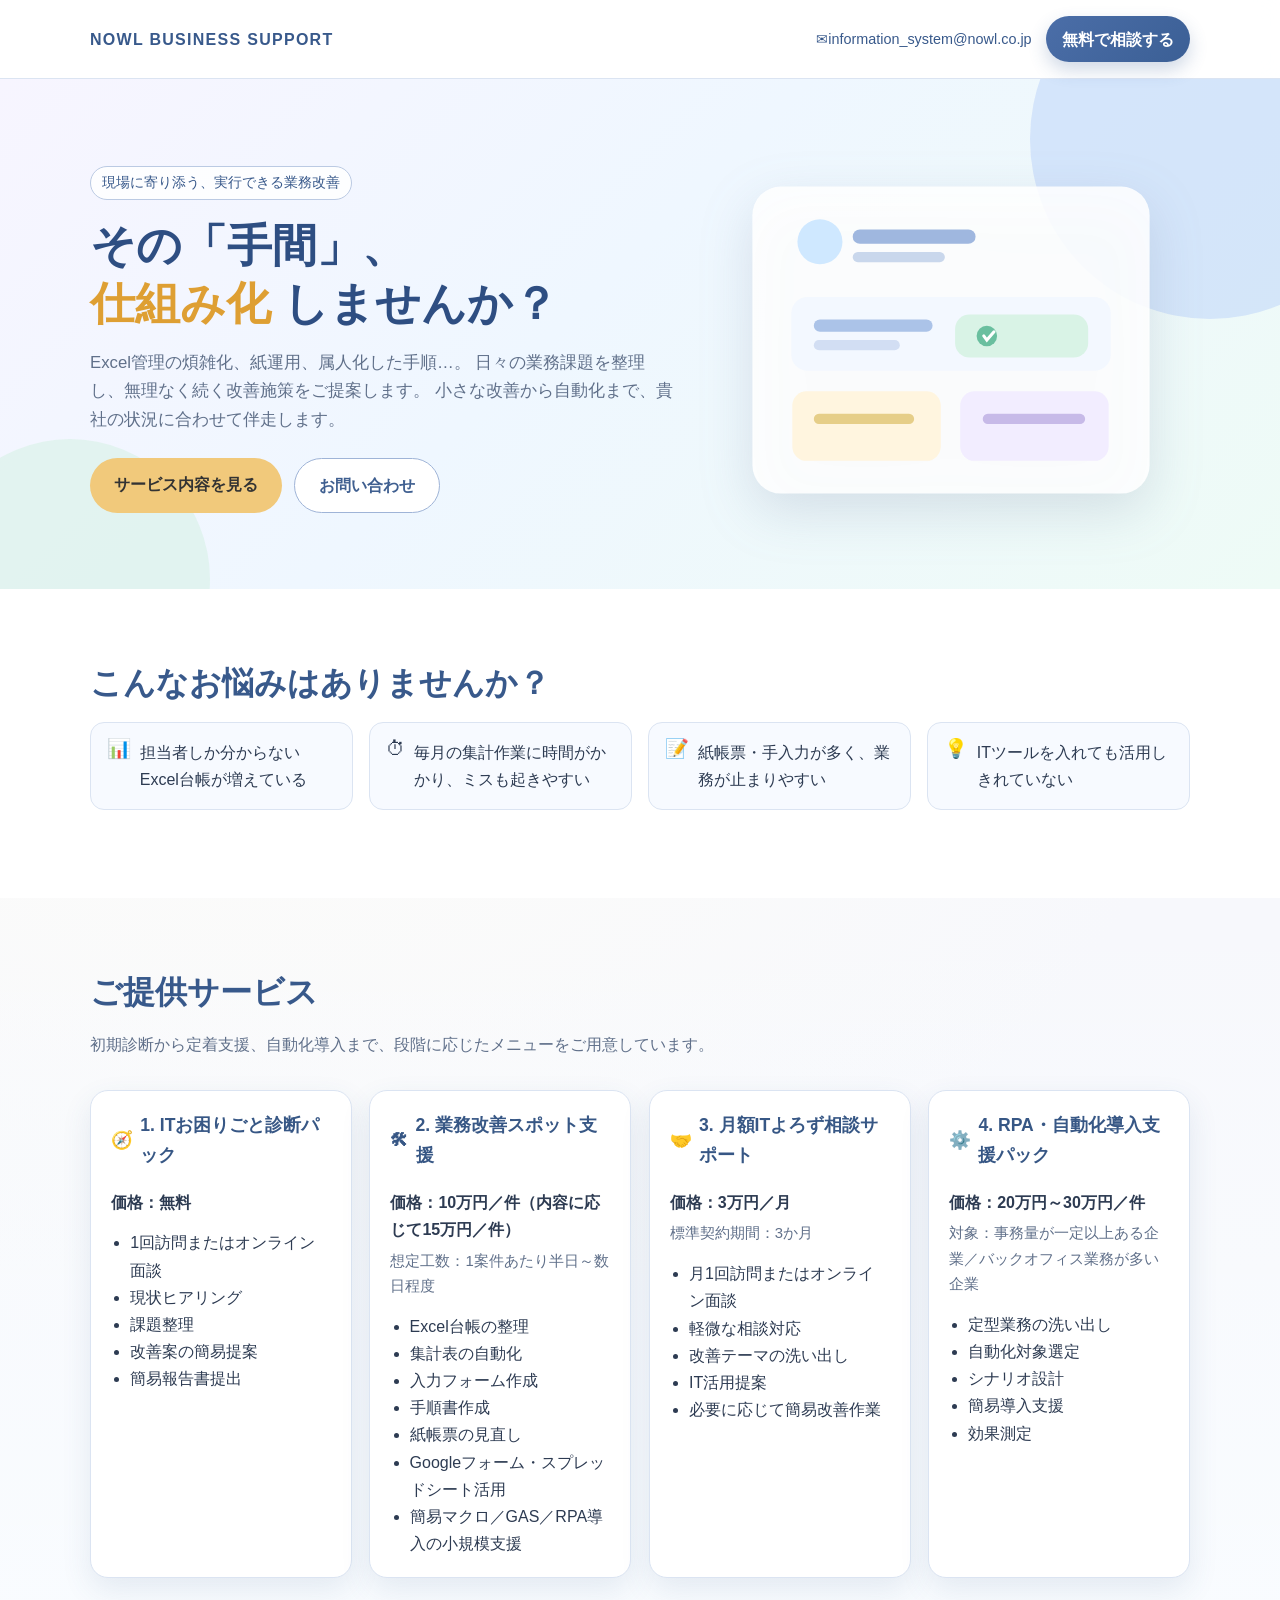
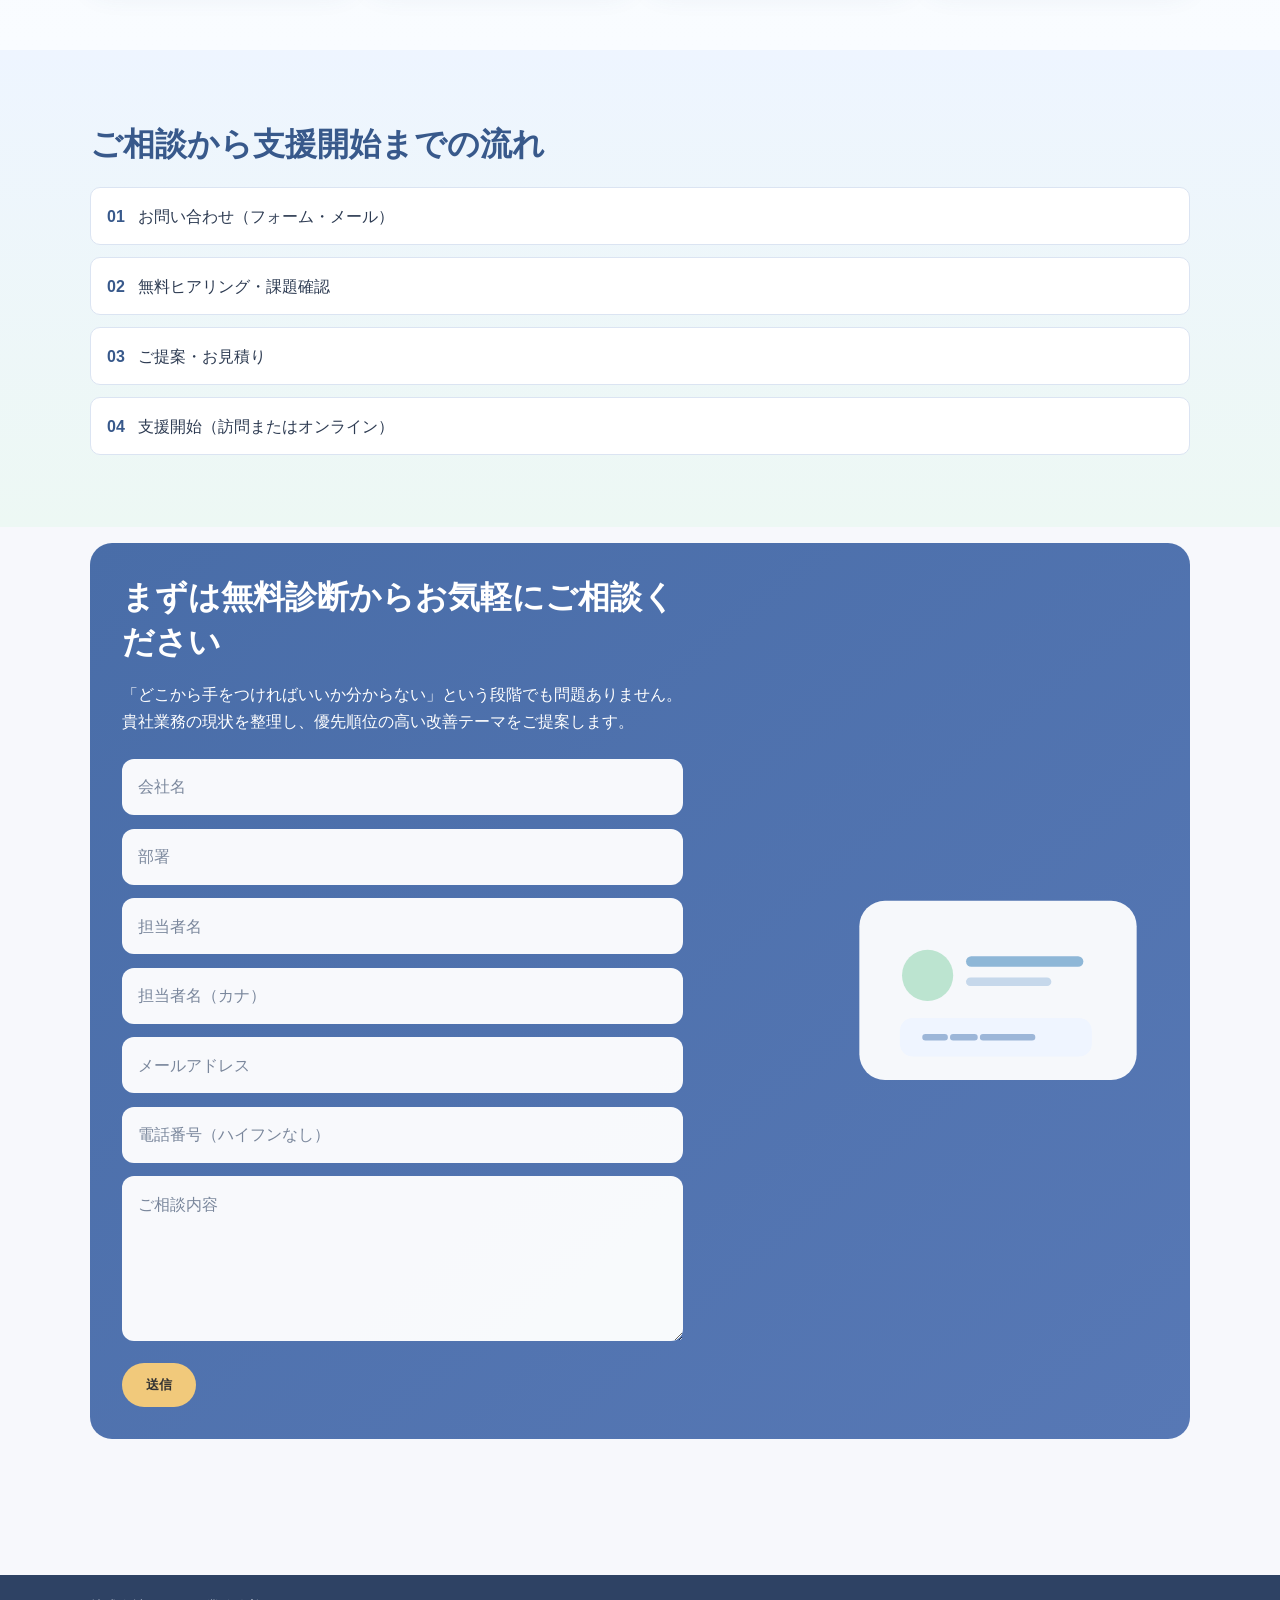
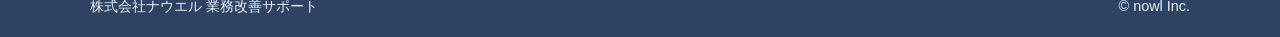
==== commit cfb02785: "Add files via upload" ====
--- a/index.html
+++ b/index.html
@@ -158,27 +158,71 @@
       </section>
 
       <section id="contact" class="section contact">
-        <div class="container contact-box">
-          <div class="contact-copy">
-            <h2>まずは無料診断からお気軽にご相談ください</h2>
-            <p>
-              「どこから手をつければいいか分からない」という段階でも問題ありません。
-              貴社業務の現状を整理し、優先順位の高い改善テーマをご提案します。
-            </p>
-            <a href="mailto:info@nowl.co.jp" class="btn btn-primary">無料で相談する</a>
-          </div>
-          <div class="contact-illustration" aria-hidden="true">
-            <svg viewBox="0 0 300 220" role="img">
-              <rect x="20" y="26" width="260" height="168" rx="24" fill="#ffffff" opacity="0.95" />
-              <circle cx="84" cy="96" r="24" fill="#bce4d0" />
-              <rect x="120" y="78" width="110" height="10" rx="5" fill="#8eb7d7" />
-              <rect x="120" y="98" width="80" height="8" rx="4" fill="#c6d8eb" />
-              <rect x="58" y="136" width="180" height="36" rx="12" fill="#eff5ff" />
-              <path d="M82 154h18m8 0h20m8 0h46" stroke="#9cb6d8" stroke-width="6" stroke-linecap="round" />
-            </svg>
-          </div>
-        </div>
-      </section>
+  <div class="container contact-box">
+    <div class="contact-copy">
+      <h2>まずは無料診断からお気軽にご相談ください</h2>
+      <p>
+        「どこから手をつければいいか分からない」という段階でも問題ありません。
+        貴社業務の現状を整理し、優先順位の高い改善テーマをご提案します。
+      </p>
+
+      <form
+        class="contact-form"
+        action="https://script.google.com/macros/s/AKfycbztnqtSJgYwyNWhHAmfyvVfpp_5_9Rw5To2ndO63gauKOkSztuBOm7ycCENWs_DOWE/exec"
+        method="post"
+      >
+        <div class="form-row">
+          <input type="text" name="company" placeholder="会社名" required>
+        </div>
+
+        <div class="form-row">
+          <input type="text" name="department" placeholder="部署">
+        </div>
+
+        <div class="form-row">
+          <input type="text" name="name" placeholder="担当者名" required>
+        </div>
+
+        <div class="form-row">
+          <input type="text" name="kana" placeholder="担当者名（カナ）">
+        </div>
+
+        <div class="form-row">
+          <input type="email" name="email" placeholder="メールアドレス" required>
+        </div>
+
+        <div class="form-row">
+          <input
+            type="tel"
+            name="tel"
+            placeholder="電話番号（ハイフンなし）"
+            pattern="[0-9]+"
+            required
+          >
+        </div>
+
+        <div class="form-row">
+          <textarea name="message" rows="5" placeholder="ご相談内容"></textarea>
+        </div>
+
+        <button type="submit" class="btn btn-primary contact-submit">
+          送信
+        </button>
+      </form>
+    </div>
+
+    <div class="contact-illustration" aria-hidden="true">
+      <svg viewBox="0 0 300 220" role="img">
+        <rect x="20" y="26" width="260" height="168" rx="24" fill="#ffffff" opacity="0.95" />
+        <circle cx="84" cy="96" r="24" fill="#bce4d0" />
+        <rect x="120" y="78" width="110" height="10" rx="5" fill="#8eb7d7" />
+        <rect x="120" y="98" width="80" height="8" rx="4" fill="#c6d8eb" />
+        <rect x="58" y="136" width="180" height="36" rx="12" fill="#eff5ff" />
+        <path d="M82 154h18m8 0h20m8 0h46" stroke="#9cb6d8" stroke-width="6" stroke-linecap="round" />
+      </svg>
+    </div>
+  </div>
+</section>
     </main>
 
     <footer class="site-footer">
--- a/styles.css
+++ b/styles.css
@@ -250,8 +250,7 @@
 }
 
 .card.featured {
-  border: 2px solid #f1d79e;
-  background: linear-gradient(180deg, #fffdfa 0, #fff 100%);
+
 }
 
 .card h3 {
@@ -389,3 +388,43 @@
     padding: 1.4rem;
   }
 }
+
+.contact-form {
+  margin-top: 1.5rem;
+  max-width: 640px;
+}
+
+.form-row {
+  margin-bottom: 0.85rem;
+}
+
+.contact-form input,
+.contact-form textarea {
+  width: 100%;
+  padding: 0.9rem 1rem;
+  border: none;
+  border-radius: 12px;
+  font: inherit;
+  color: var(--text);
+  background: rgba(255, 255, 255, 0.96);
+  box-sizing: border-box;
+}
+
+.contact-form input::placeholder,
+.contact-form textarea::placeholder {
+  color: #7a879c;
+}
+
+.contact-form textarea {
+  resize: vertical;
+  min-height: 120px;
+}
+
+.contact-submit {
+  border: none;
+  cursor: pointer;
+}
+
+.contact-submit:hover {
+  opacity: 0.95;
+}
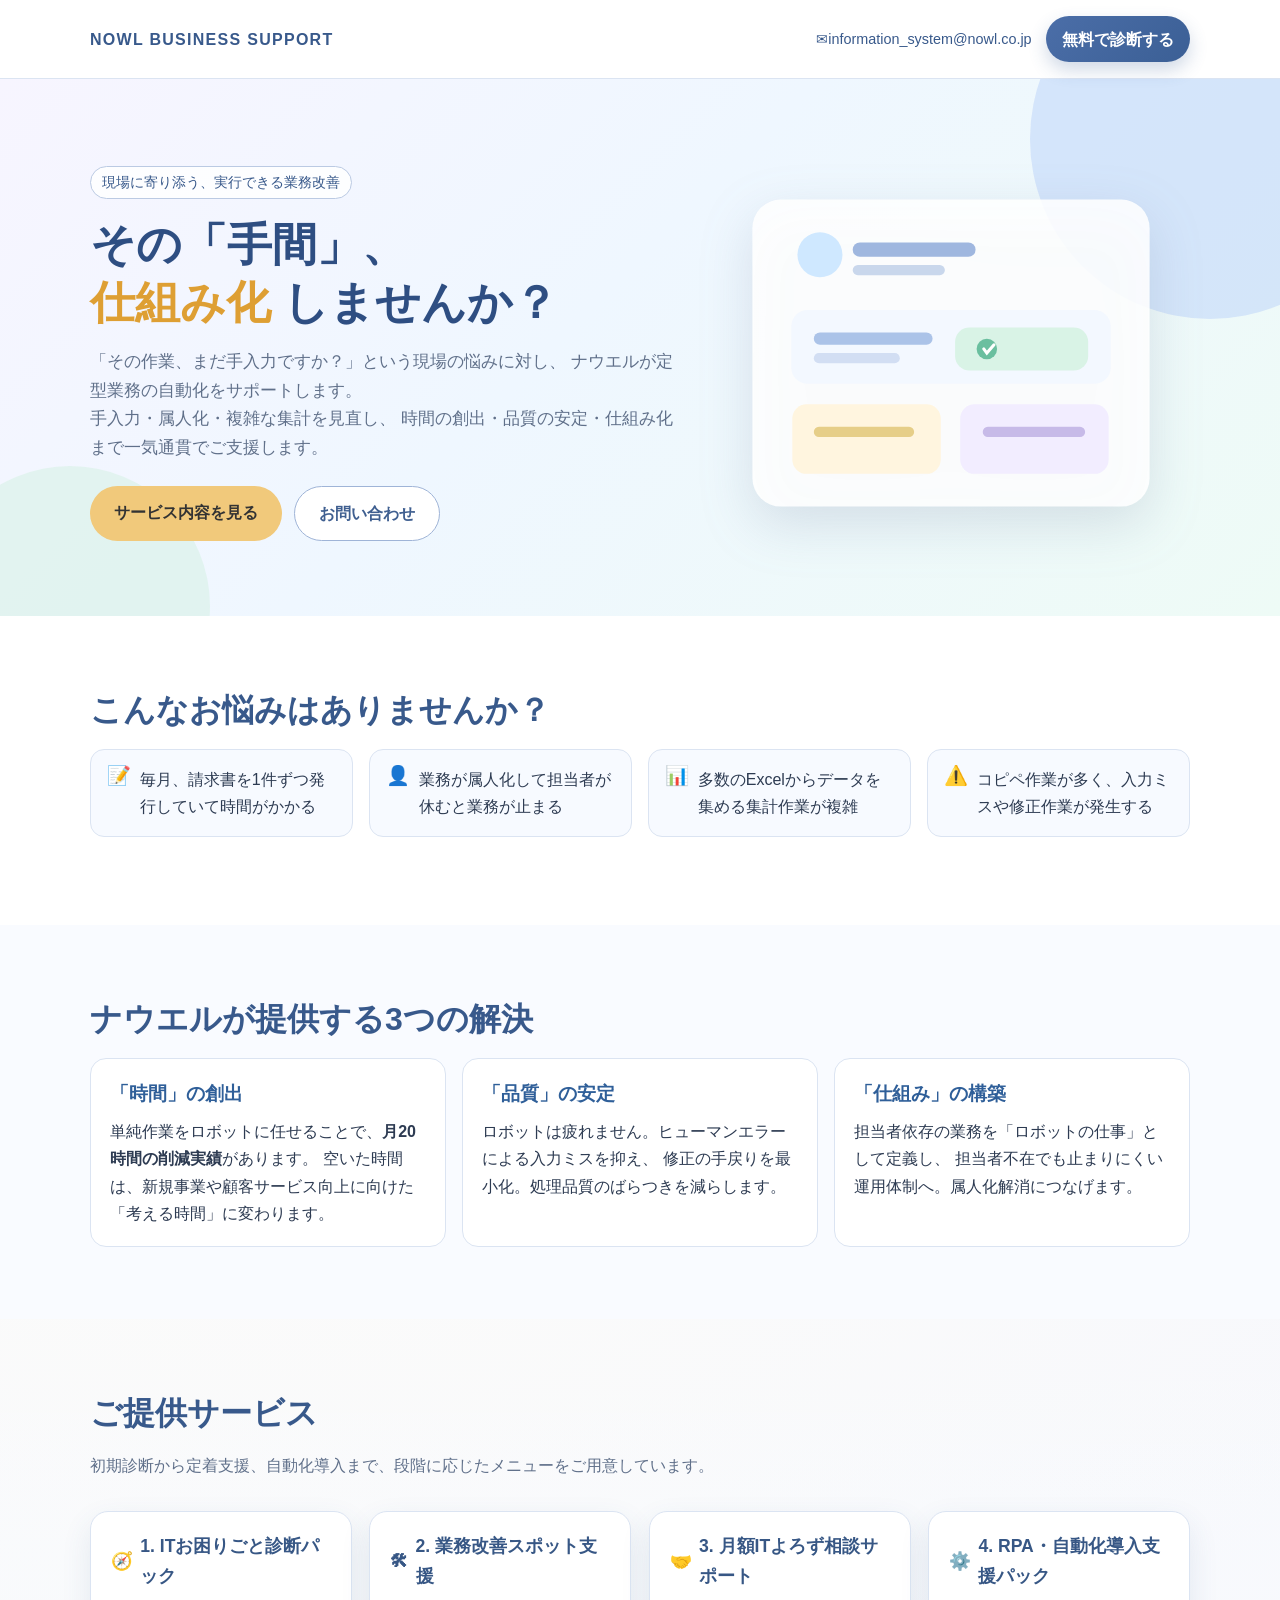
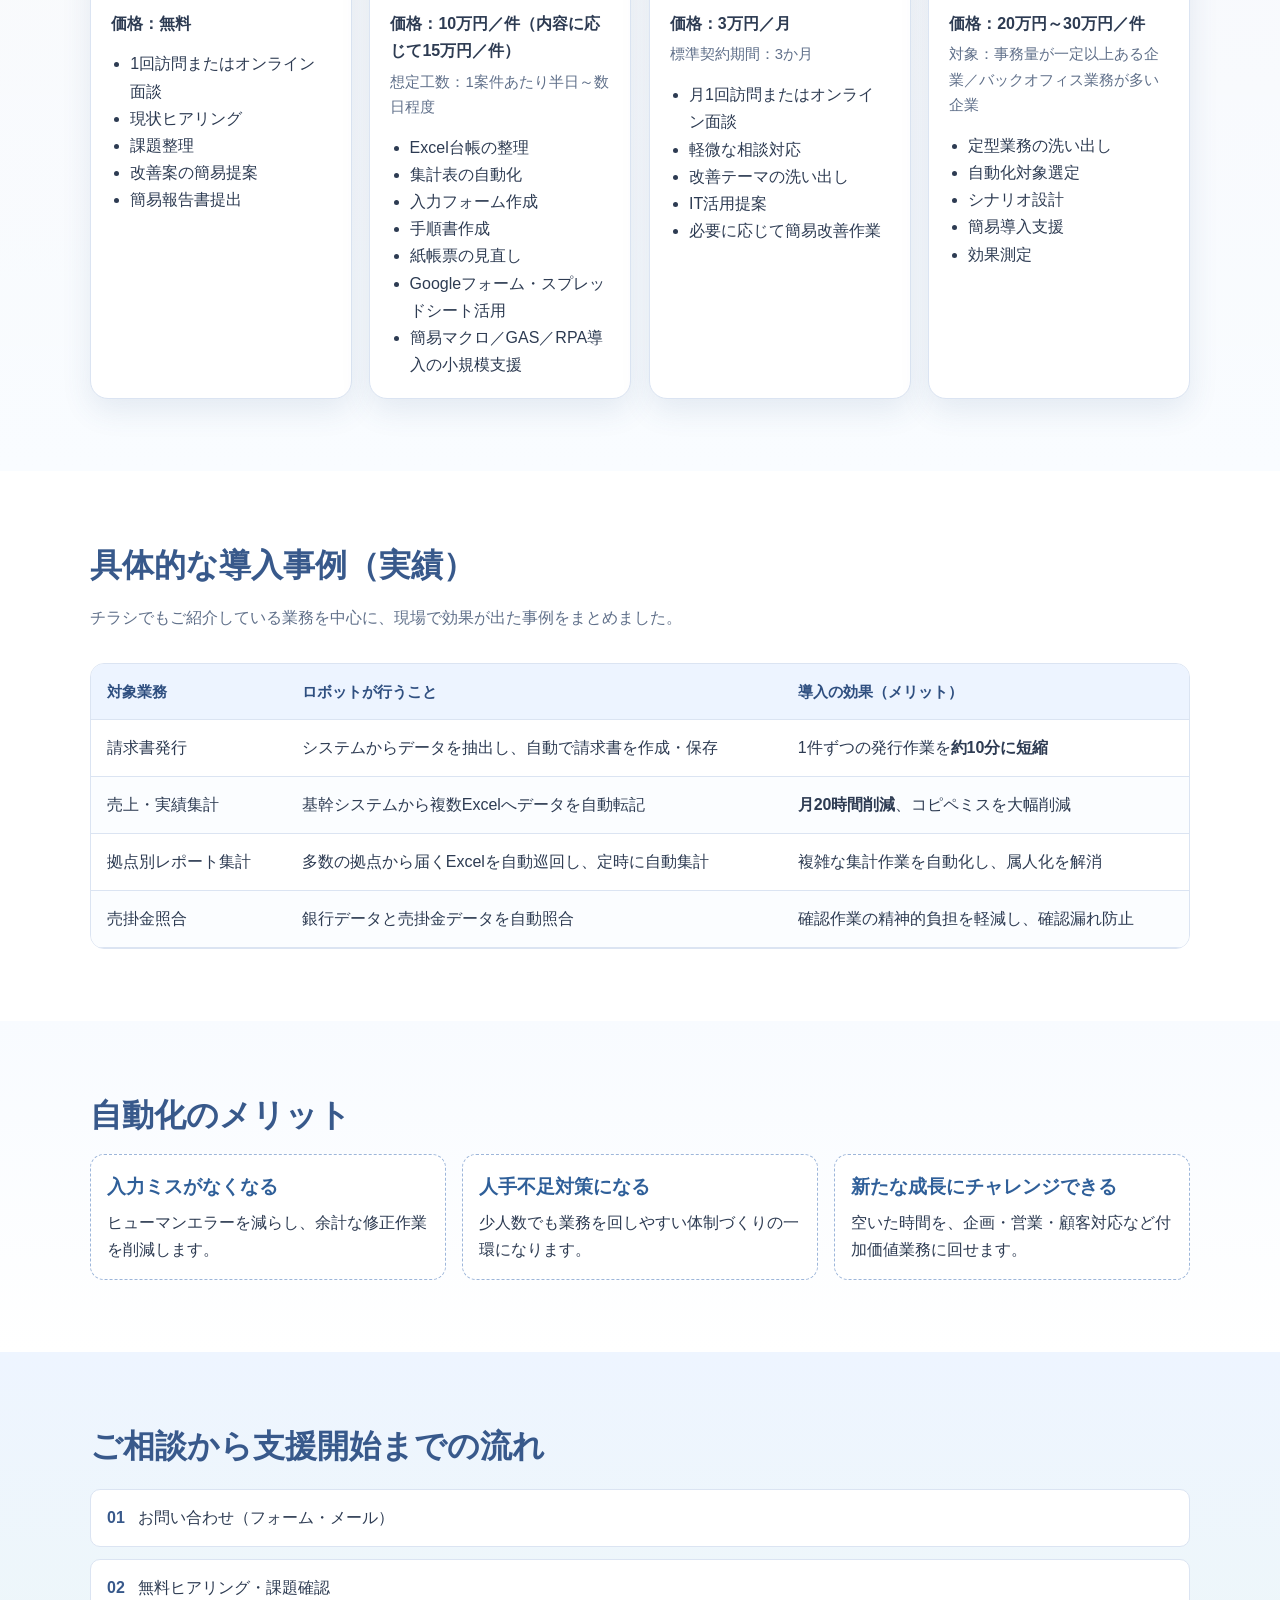
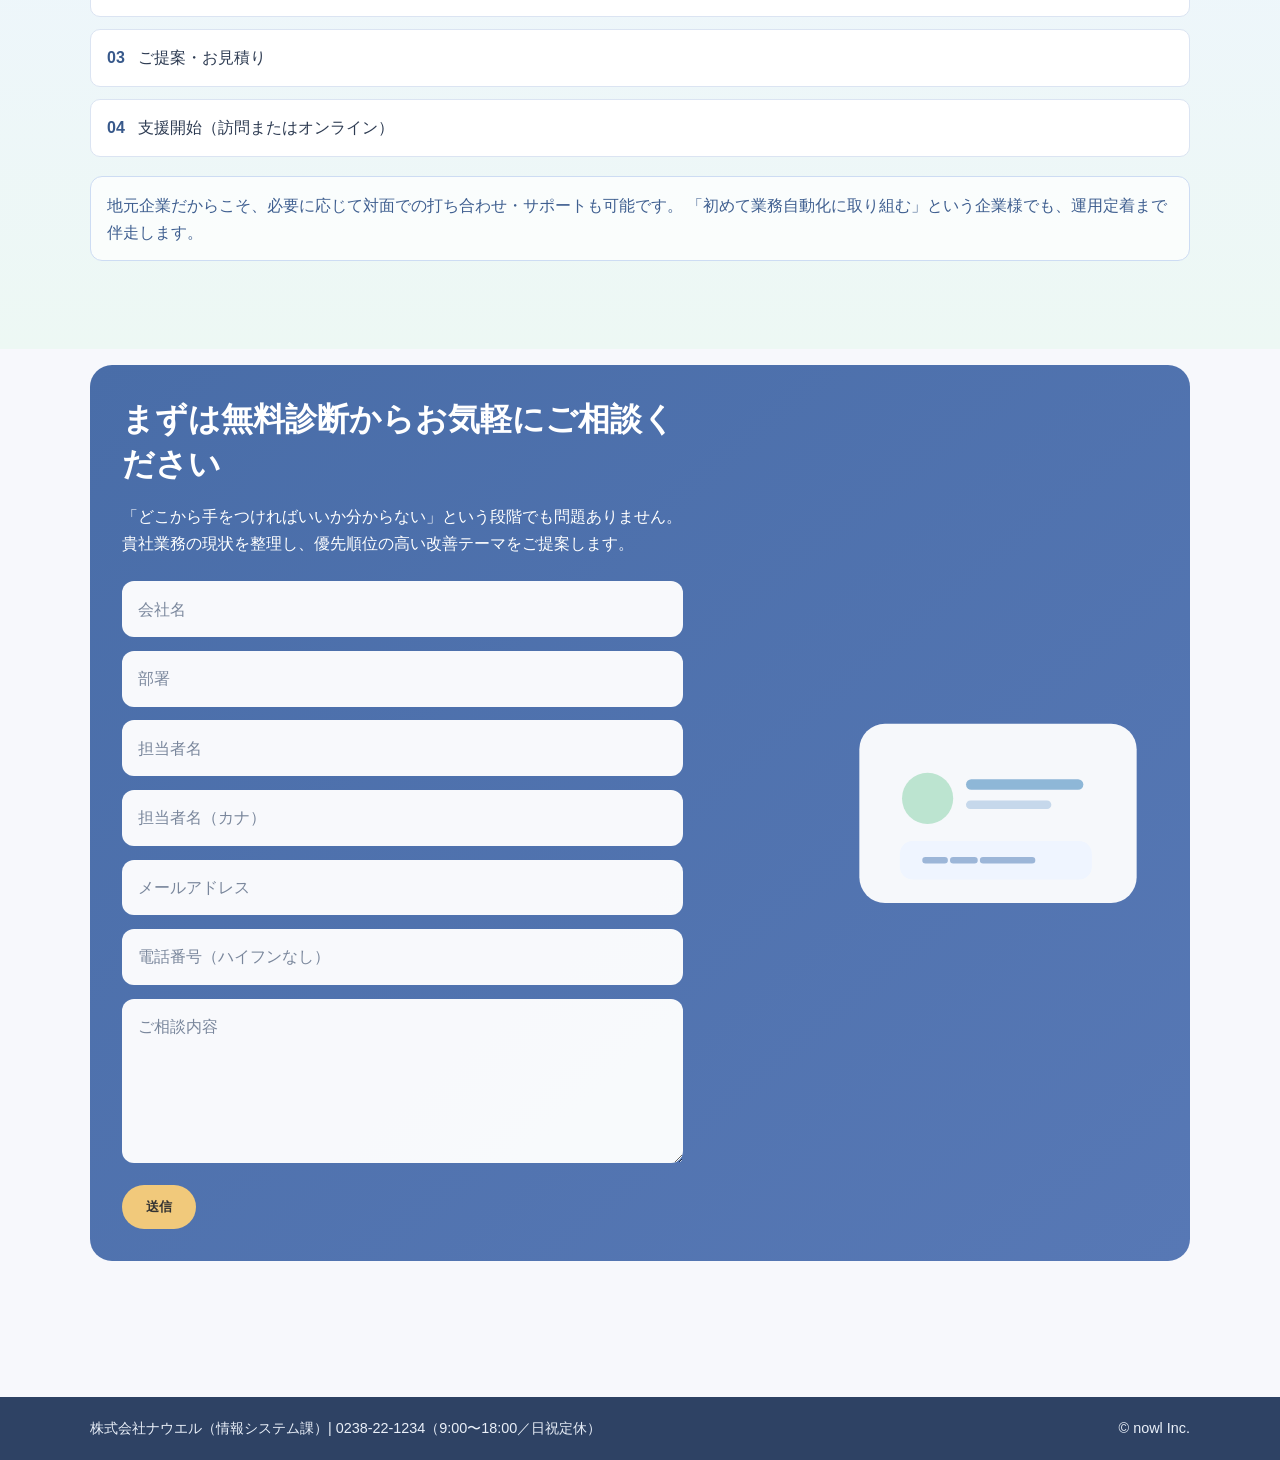
==== commit e3de8427: "Add files via upload" ====
--- a/index.html
+++ b/index.html
@@ -22,7 +22,7 @@
         <p class="logo">NOWL BUSINESS SUPPORT</p>
         <div class="header-actions">
           <p class="header-contact">✉information_system@nowl.co.jp</p>
-          <a class="header-cta" href="#contact">無料で相談する</a>
+          <a class="header-cta" href="https://it-shindan-tool.vercel.app/">無料で診断する</a>
         </div>
       </div>
     </header>
@@ -38,9 +38,10 @@
               しませんか？
             </h1>
             <p class="lead">
-              Excel管理の煩雑化、紙運用、属人化した手順…。
-              日々の業務課題を整理し、無理なく続く改善施策をご提案します。
-              小さな改善から自動化まで、貴社の状況に合わせて伴走します。
+              「その作業、まだ手入力ですか？」という現場の悩みに対し、
+              ナウエルが定型業務の自動化をサポートします。<br>
+              手入力・属人化・複雑な集計を見直し、
+              時間の創出・品質の安定・仕組み化まで一気通貫でご支援します。
             </p>
             <div class="hero-actions">
               <a class="btn btn-primary" href="#plan">サービス内容を見る</a>
@@ -73,11 +74,40 @@
         <div class="container">
           <h2>こんなお悩みはありませんか？</h2>
           <ul class="problem-list">
-            <li><span>📊</span>担当者しか分からないExcel台帳が増えている</li>
-            <li><span>⏱</span>毎月の集計作業に時間がかかり、ミスも起きやすい</li>
-            <li><span>📝</span>紙帳票・手入力が多く、業務が止まりやすい</li>
-            <li><span>💡</span>ITツールを入れても活用しきれていない</li>
+            <li><span>📝</span>毎月、請求書を1件ずつ発行していて時間がかかる</li>
+            <li><span>👤</span>業務が属人化して担当者が休むと業務が止まる</li>
+            <li><span>📊</span>多数のExcelからデータを集める集計作業が複雑</li>
+            <li><span>⚠️</span>コピペ作業が多く、入力ミスや修正作業が発生する</li>
           </ul>
+        </div>
+      </section>
+
+      <section class="section solution">
+        <div class="container">
+          <h2>ナウエルが提供する3つの解決</h2>
+          <div class="feature-grid">
+            <article class="feature-card">
+              <h3>「時間」の創出</h3>
+              <p>
+                単純作業をロボットに任せることで、<strong>月20時間の削減実績</strong>があります。
+                空いた時間は、新規事業や顧客サービス向上に向けた「考える時間」に変わります。
+              </p>
+            </article>
+            <article class="feature-card">
+              <h3>「品質」の安定</h3>
+              <p>
+                ロボットは疲れません。ヒューマンエラーによる入力ミスを抑え、
+                修正の手戻りを最小化。処理品質のばらつきを減らします。
+              </p>
+            </article>
+            <article class="feature-card">
+              <h3>「仕組み」の構築</h3>
+              <p>
+                担当者依存の業務を「ロボットの仕事」として定義し、
+                担当者不在でも止まりにくい運用体制へ。属人化解消につなげます。
+              </p>
+            </article>
+          </div>
         </div>
       </section>
 
@@ -145,6 +175,68 @@
         </div>
       </section>
 
+      <section class="section cases">
+        <div class="container">
+          <h2>具体的な導入事例（実績）</h2>
+          <p class="section-lead">
+            チラシでもご紹介している業務を中心に、現場で効果が出た事例をまとめました。
+          </p>
+          <div class="case-table-wrap">
+            <table class="case-table">
+              <thead>
+                <tr>
+                  <th>対象業務</th>
+                  <th>ロボットが行うこと</th>
+                  <th>導入の効果（メリット）</th>
+                </tr>
+              </thead>
+              <tbody>
+                <tr>
+                  <td>請求書発行</td>
+                  <td>システムからデータを抽出し、自動で請求書を作成・保存</td>
+                  <td>1件ずつの発行作業を<strong>約10分に短縮</strong></td>
+                </tr>
+                <tr>
+                  <td>売上・実績集計</td>
+                  <td>基幹システムから複数Excelへデータを自動転記</td>
+                  <td><strong>月20時間削減</strong>、コピペミスを大幅削減</td>
+                </tr>
+                <tr>
+                  <td>拠点別レポート集計</td>
+                  <td>多数の拠点から届くExcelを自動巡回し、定時に自動集計</td>
+                  <td>複雑な集計作業を自動化し、属人化を解消</td>
+                </tr>
+                <tr>
+                  <td>売掛金照合</td>
+                  <td>銀行データと売掛金データを自動照合</td>
+                  <td>確認作業の精神的負担を軽減し、確認漏れ防止</td>
+                </tr>
+              </tbody>
+            </table>
+          </div>
+        </div>
+      </section>
+
+      <section class="section merits">
+        <div class="container">
+          <h2>自動化のメリット</h2>
+          <div class="merit-list">
+            <article>
+              <h3>入力ミスがなくなる</h3>
+              <p>ヒューマンエラーを減らし、余計な修正作業を削減します。</p>
+            </article>
+            <article>
+              <h3>人手不足対策になる</h3>
+              <p>少人数でも業務を回しやすい体制づくりの一環になります。</p>
+            </article>
+            <article>
+              <h3>新たな成長にチャレンジできる</h3>
+              <p>空いた時間を、企画・営業・顧客対応など付加価値業務に回せます。</p>
+            </article>
+          </div>
+        </div>
+      </section>
+
       <section class="section flow">
         <div class="container">
           <h2>ご相談から支援開始までの流れ</h2>
@@ -154,6 +246,10 @@
             <li><span>03</span>ご提案・お見積り</li>
             <li><span>04</span>支援開始（訪問またはオンライン）</li>
           </ol>
+          <p class="section-note">
+            地元企業だからこそ、必要に応じて対面での打ち合わせ・サポートも可能です。
+            「初めて業務自動化に取り組む」という企業様でも、運用定着まで伴走します。
+          </p>
         </div>
       </section>
 
@@ -227,9 +323,9 @@
 
     <footer class="site-footer">
       <div class="container footer-wrap">
-        <p>株式会社ナウエル 業務改善サポート</p>
+        <p>株式会社ナウエル（情報システム課）| 0238-22-1234（9:00〜18:00／日祝定休）</p>
         <p>© nowl Inc.</p>
       </div>
     </footer>
   </body>
-</html>
+</html>
--- a/styles.css
+++ b/styles.css
@@ -20,6 +20,7 @@
   color: var(--text);
   background: radial-gradient(circle at 20% 10%, #fffef8 0, #f7f8fc 34%, #f7f8fc 100%);
   line-height: 1.7;
+  overflow-x: hidden;
 }
 
 .container {
@@ -61,6 +62,7 @@
   font-size: 0.9rem;
   color: var(--primary);
   font-weight: 500;
+  word-break: break-all;
 }
 
 .header-cta {
@@ -223,6 +225,32 @@
   line-height: 1;
 }
 
+.solution {
+  background: #f9fbff;
+}
+
+.feature-grid {
+  display: grid;
+  grid-template-columns: repeat(auto-fit, minmax(230px, 1fr));
+  gap: 1rem;
+}
+
+.feature-card {
+  border: 1px solid var(--line);
+  border-radius: 16px;
+  padding: 1.2rem;
+  background: #fff;
+}
+
+.feature-card h3 {
+  margin: 0 0 0.5rem;
+  color: #2f5f99;
+}
+
+.feature-card p {
+  margin: 0;
+}
+
 .service-section {
   position: relative;
 }
@@ -310,6 +338,76 @@
   color: var(--primary);
 }
 
+.cases {
+  background: #fff;
+}
+
+.case-table-wrap {
+  overflow-x: auto;
+  border: 1px solid var(--line);
+  border-radius: 14px;
+  background: #fff;
+}
+
+.case-table {
+  width: 100%;
+  border-collapse: collapse;
+  min-width: 760px;
+}
+
+.case-table th,
+.case-table td {
+  padding: 0.9rem 1rem;
+  border-bottom: 1px solid var(--line);
+  text-align: left;
+  vertical-align: top;
+}
+
+.case-table th {
+  background: #edf4ff;
+  color: #2f4f80;
+  font-size: 0.95rem;
+}
+
+.case-table tbody tr:nth-child(even) {
+  background: #fbfdff;
+}
+
+.merits {
+  background: linear-gradient(180deg, #f8fbff 0%, #ffffff 100%);
+}
+
+.merit-list {
+  display: grid;
+  grid-template-columns: repeat(auto-fit, minmax(230px, 1fr));
+  gap: 1rem;
+}
+
+.merit-list article {
+  border: 1px dashed #9db6da;
+  border-radius: 14px;
+  background: #fff;
+  padding: 1rem;
+}
+
+.merit-list h3 {
+  margin: 0 0 0.4rem;
+  color: #2f5f99;
+}
+
+.merit-list p {
+  margin: 0;
+}
+
+.section-note {
+  margin-top: 1.2rem;
+  color: #3f5f90;
+  background: rgba(255, 255, 255, 0.74);
+  border: 1px solid #cddcf3;
+  border-radius: 12px;
+  padding: 0.9rem 1rem;
+}
+
 .contact {
   padding-top: 1rem;
 }
@@ -375,13 +473,43 @@
     width: min(1100px, calc(100% - 1.5rem));
   }
 
+  .logo {
+    text-align: center;
+    font-size: 0.95rem;
+    letter-spacing: 0.06em;
+  }
+
   .nav-wrap {
     gap: 0.75rem;
     flex-direction: column;
   }
 
+  .header-actions {
+    width: 100%;
+    flex-direction: column;
+    align-items: stretch;
+  }
+
+  .header-contact {
+    text-align: center;
+    font-size: 0.82rem;
+  }
+
+  .header-cta {
+    text-align: center;
+  }
+
   .hero {
     padding-top: 4.5rem;
+  }
+
+  .hero-actions .btn {
+    width: 100%;
+    text-align: center;
+  }
+
+  .flow-list li {
+    align-items: flex-start;
   }
 
   .contact-box {
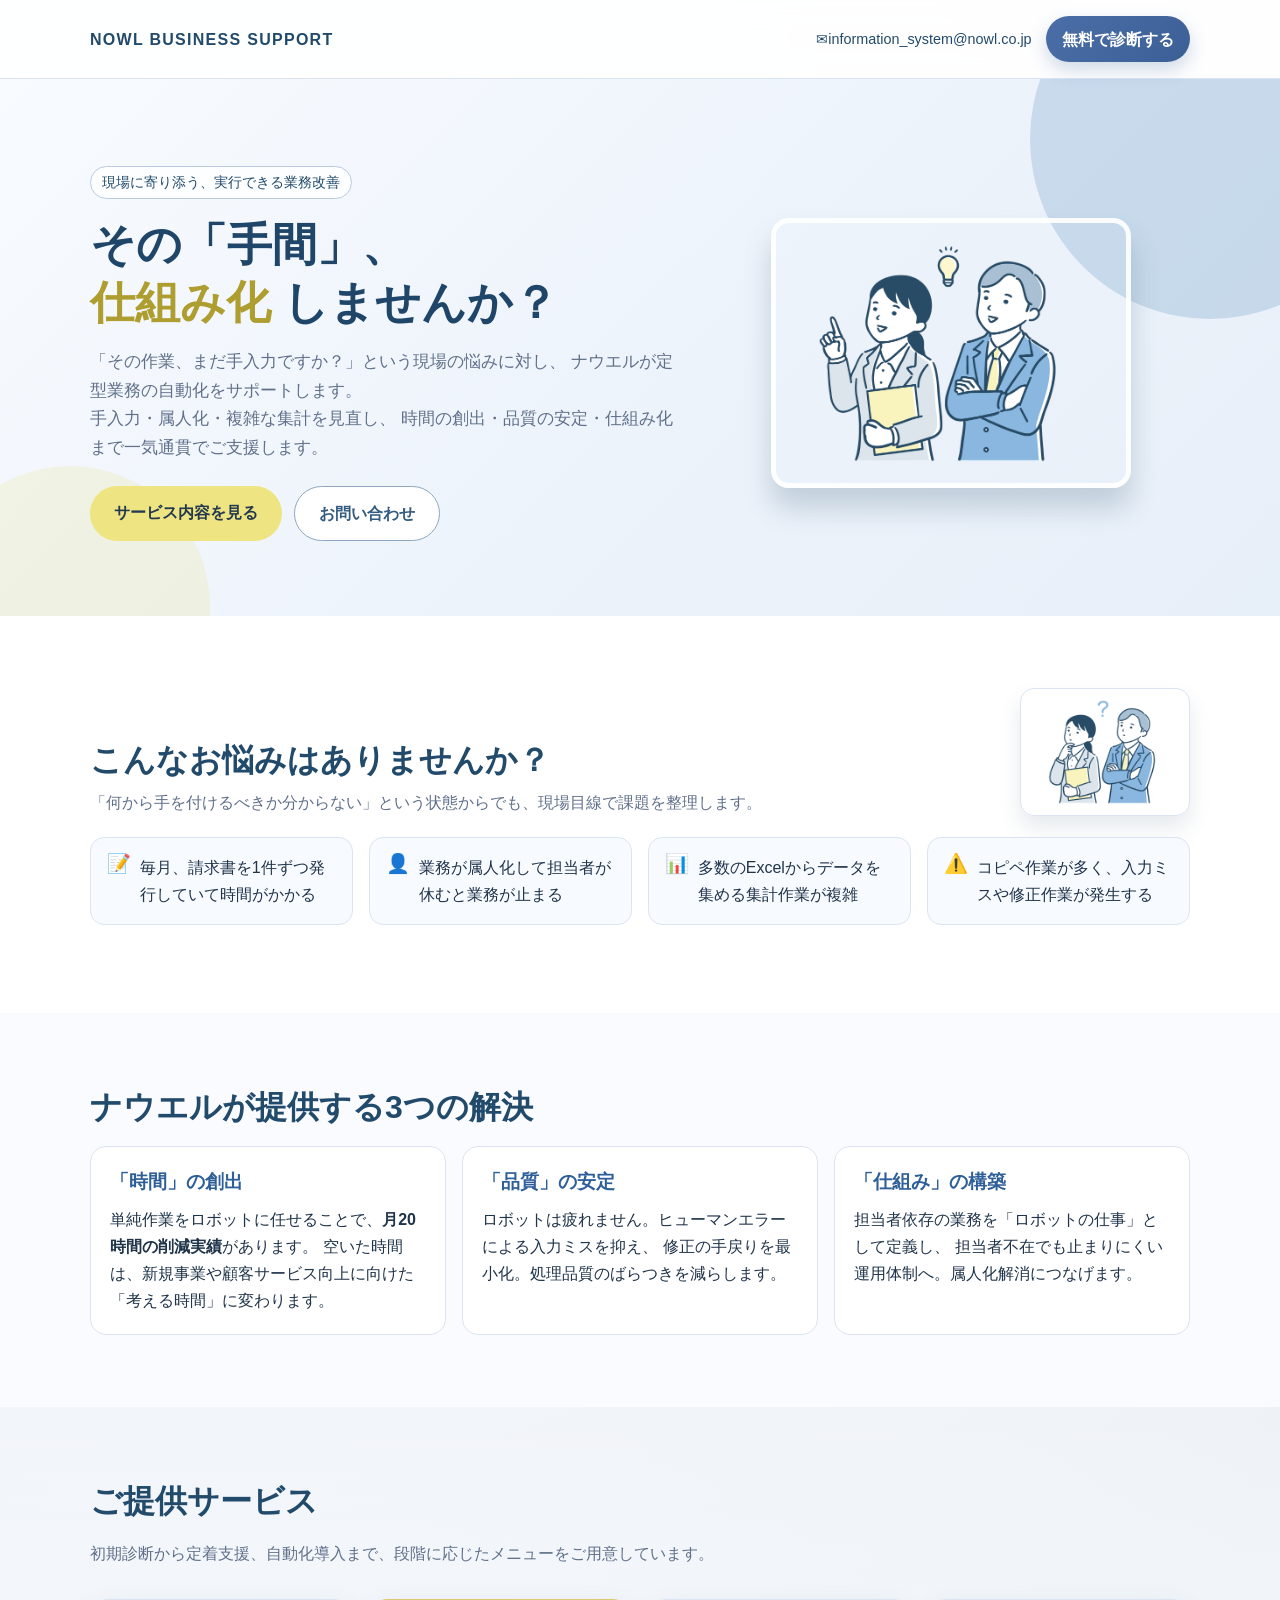
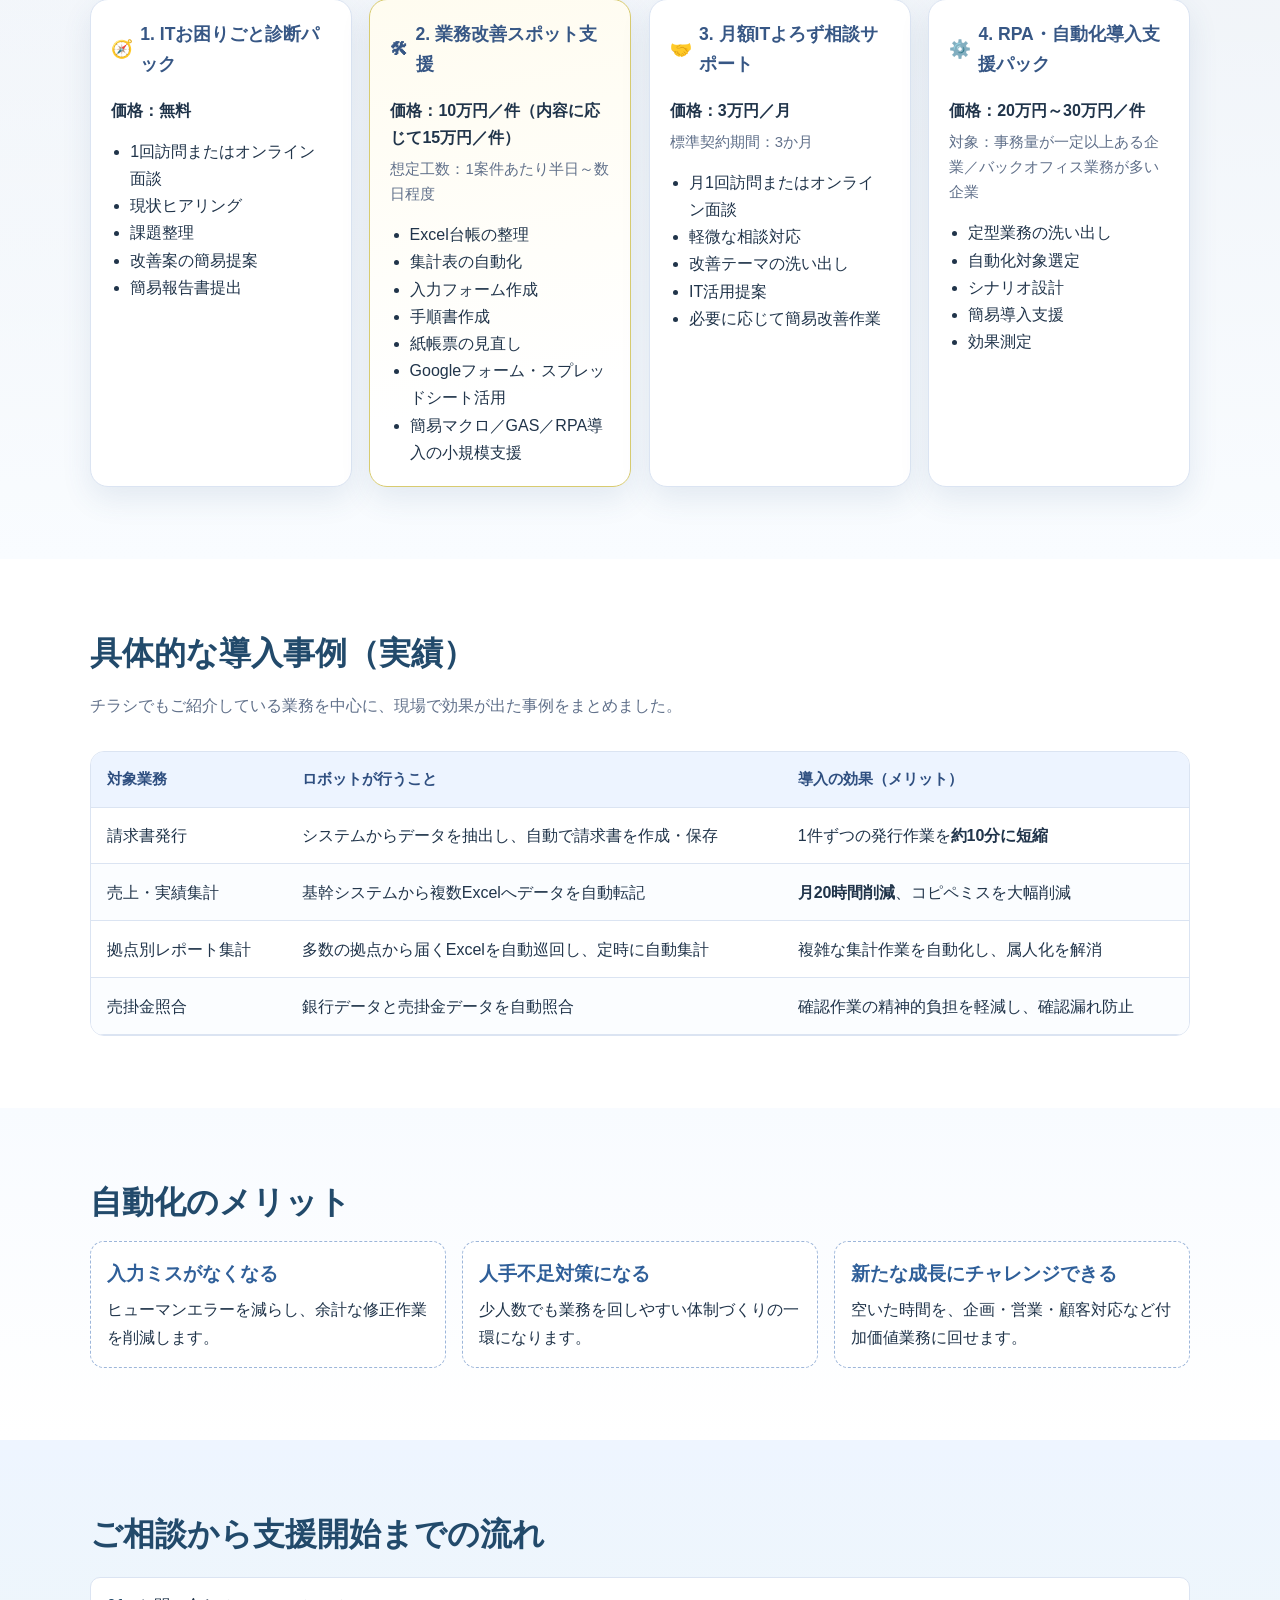
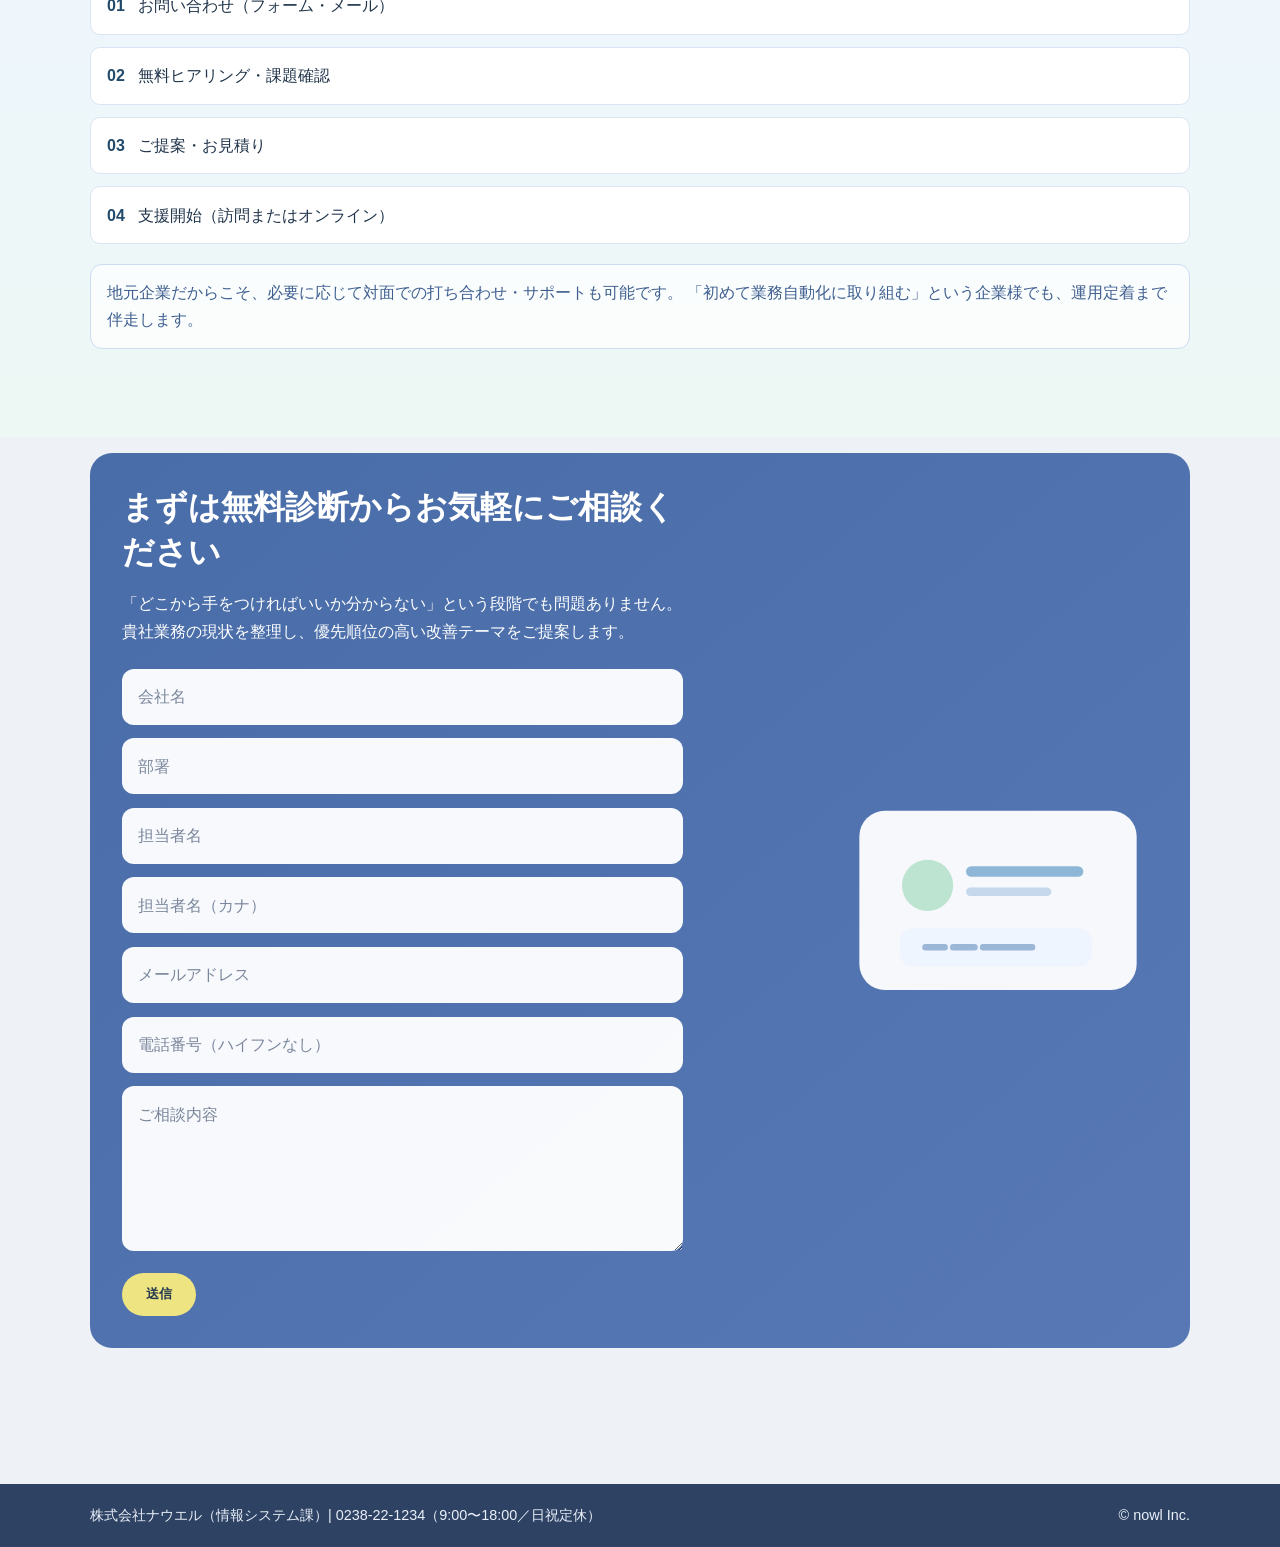
==== commit 111a32a0: "Add files via upload" ====
--- a/index.html
+++ b/index.html
@@ -49,30 +49,32 @@
             </div>
           </div>
 
-          <div class="hero-illustration" aria-hidden="true">
-            <svg viewBox="0 0 420 340" role="img">
-              <rect x="16" y="20" width="388" height="300" rx="28" fill="#fff" opacity="0.88" />
-              <circle cx="82" cy="74" r="22" fill="#cfe8ff" />
-              <rect x="114" y="62" width="120" height="14" rx="7" fill="#9fb7df" />
-              <rect x="114" y="84" width="90" height="10" rx="5" fill="#c9d7ec" />
-              <rect x="54" y="128" width="312" height="72" rx="16" fill="#f3f8ff" />
-              <rect x="76" y="150" width="116" height="12" rx="6" fill="#abc3e8" />
-              <rect x="76" y="170" width="84" height="10" rx="5" fill="#d2def3" />
-              <rect x="214" y="145" width="130" height="42" rx="14" fill="#d9f3e6" />
-              <circle cx="245" cy="166" r="10" fill="#6abf9f" />
-              <path d="M242 166l3 4 7-8" stroke="#fff" stroke-width="3" fill="none" stroke-linecap="round" />
-              <rect x="55" y="220" width="145" height="68" rx="14" fill="#fff5df" />
-              <rect x="76" y="242" width="98" height="10" rx="5" fill="#e6ce88" />
-              <rect x="219" y="220" width="145" height="68" rx="14" fill="#f2edff" />
-              <rect x="241" y="242" width="100" height="10" rx="5" fill="#c7bae8" />
-            </svg>
-          </div>
+          <figure class="hero-illustration">
+            <img
+              src="./assets/images/Inspiration.png"
+              alt="業務改善のアイデアを説明する担当者のイラスト"
+              loading="eager"
+            />
+          </figure>
         </div>
       </section>
 
       <section class="section problems">
         <div class="container">
-          <h2>こんなお悩みはありませんか？</h2>
+          <div class="problem-head">
+            <div>
+              <h2>こんなお悩みはありませんか？</h2>
+              <p class="section-lead">
+                「何から手を付けるべきか分からない」という状態からでも、現場目線で課題を整理します。
+              </p>
+            </div>
+            <img
+              class="problem-image"
+              src="./assets/images/question.png"
+              alt="業務課題について悩む担当者のイラスト"
+              loading="lazy"
+            />
+          </div>
           <ul class="problem-list">
             <li><span>📝</span>毎月、請求書を1件ずつ発行していて時間がかかる</li>
             <li><span>👤</span>業務が属人化して担当者が休むと業務が止まる</li>
--- a/styles.css
+++ b/styles.css
@@ -1,10 +1,10 @@
 :root {
-  --bg: #f7f8fc;
+  --bg: #eef2f7;
   --white: #ffffff;
-  --text: #2d3b52;
+  --text: #20344a;
   --muted: #60708a;
-  --primary: #38598b;
-  --accent: #f1c97b;
+  --primary: #224a6b;
+  --accent: #efe482;
   --mint: #dff3ea;
   --line: #dbe4f2;
   --shadow: 0 12px 30px rgba(56, 89, 139, 0.11);
@@ -18,7 +18,7 @@
   margin: 0;
   font-family: "Noto Sans JP", sans-serif;
   color: var(--text);
-  background: radial-gradient(circle at 20% 10%, #fffef8 0, #f7f8fc 34%, #f7f8fc 100%);
+  background: radial-gradient(circle at 15% 10%, #f9fbff 0, #eef2f7 34%, #eef2f7 100%);
   line-height: 1.7;
   overflow-x: hidden;
 }
@@ -79,7 +79,7 @@
   position: relative;
   overflow: hidden;
   padding: 5.4rem 0 4.7rem;
-  background: linear-gradient(135deg, #f7f5ff 0%, #eff7ff 45%, #eefbf6 100%);
+  background: linear-gradient(135deg, #f8fbff 0%, #edf3fb 55%, #e7eff8 100%);
 }
 
 .hero::before,
@@ -95,7 +95,7 @@
   height: 360px;
   right: -110px;
   top: -120px;
-  background: rgba(177, 202, 247, 0.44);
+  background: rgba(128, 169, 205, 0.34);
 }
 
 .hero::after {
@@ -103,7 +103,7 @@
   height: 280px;
   left: -70px;
   bottom: -130px;
-  background: rgba(214, 241, 227, 0.55);
+  background: rgba(230, 227, 141, 0.24);
 }
 
 .hero-layout {
@@ -134,11 +134,11 @@
   font-size: clamp(2rem, 3.5vw, 3.3rem);
   margin: 1rem 0;
   line-height: 1.3;
-  color: #2e4e82;
+  color: #1f4668;
 }
 
 h1 span {
-  color: #de9f33;
+  color: #ae9d2f;
 }
 
 .lead {
@@ -157,7 +157,25 @@
   width: min(100%, 430px);
   display: block;
   margin-inline: auto;
-  filter: drop-shadow(0 18px 26px rgba(90, 111, 147, 0.2));
+  border-radius: 18px;
+  border: 5px solid rgba(255, 255, 255, 0.9);
+  filter: drop-shadow(0 20px 28px rgba(47, 80, 109, 0.22));
+}
+
+.hero-illustration {
+  margin: 0;
+}
+
+.hero-illustration img {
+  width: 100%;
+  max-width: 360px;
+  display: block;
+  margin-inline: auto;
+  aspect-ratio: 4 / 3;
+  object-fit: cover;
+  border-radius: 18px;
+  border: 5px solid rgba(255, 255, 255, 0.9);
+  box-shadow: 0 20px 28px rgba(47, 80, 109, 0.22);
 }
 
 .btn {
@@ -170,12 +188,12 @@
 
 .btn-primary {
   background: var(--accent);
-  color: #333;
+  color: #23394f;
 }
 
 .btn-secondary {
-  border: 1px solid #9fb4d7;
-  color: #3f5f90;
+  border: 1px solid #8fa7bf;
+  color: #345b80;
   background: #fff;
 }
 
@@ -199,6 +217,33 @@
 
 .problems {
   background: #fff;
+}
+
+.problem-head {
+  display: grid;
+  gap: 1.25rem;
+  grid-template-columns: 1fr auto;
+  align-items: end;
+  margin-bottom: 1.3rem;
+}
+
+.problem-head h2 {
+  margin-bottom: 0.35rem;
+}
+
+.problem-head .section-lead {
+  margin-bottom: 0;
+}
+
+.problem-image {
+  width: 100%;
+  max-width: 170px;
+  aspect-ratio: 4 / 3;
+  object-fit: cover;
+  display: block;
+  border-radius: 14px;
+  border: 1px solid var(--line);
+  box-shadow: 0 12px 22px rgba(47, 80, 109, 0.12);
 }
 
 .problem-list {
@@ -278,7 +323,8 @@
 }
 
 .card.featured {
-
+  border-color: #d8cb70;
+  background: linear-gradient(170deg, #fffcf0 0%, #ffffff 80%);
 }
 
 .card h3 {
@@ -465,6 +511,15 @@
 
   .contact-illustration svg {
     margin-right: auto;
+  }
+
+  .problem-head {
+    grid-template-columns: 1fr;
+    align-items: start;
+  }
+
+  .problem-image {
+    max-width: 240px;
   }
 }
 
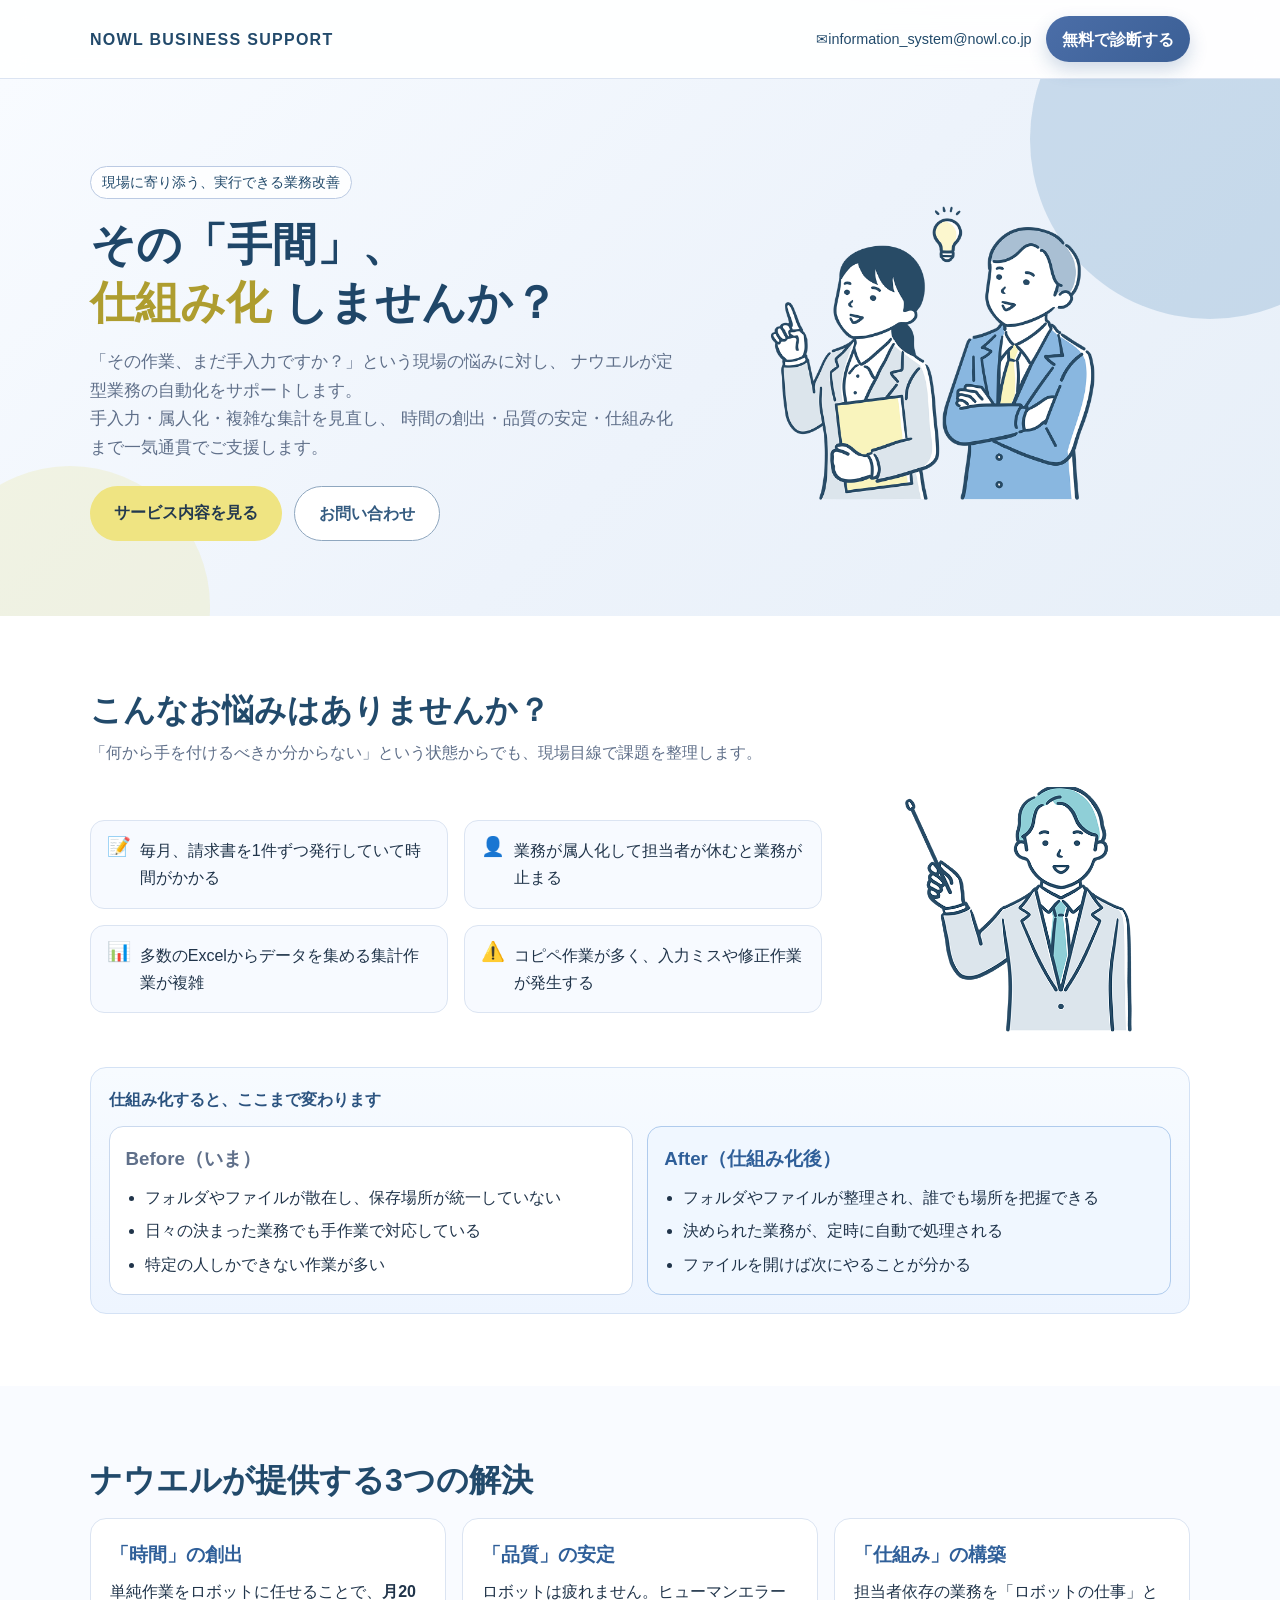
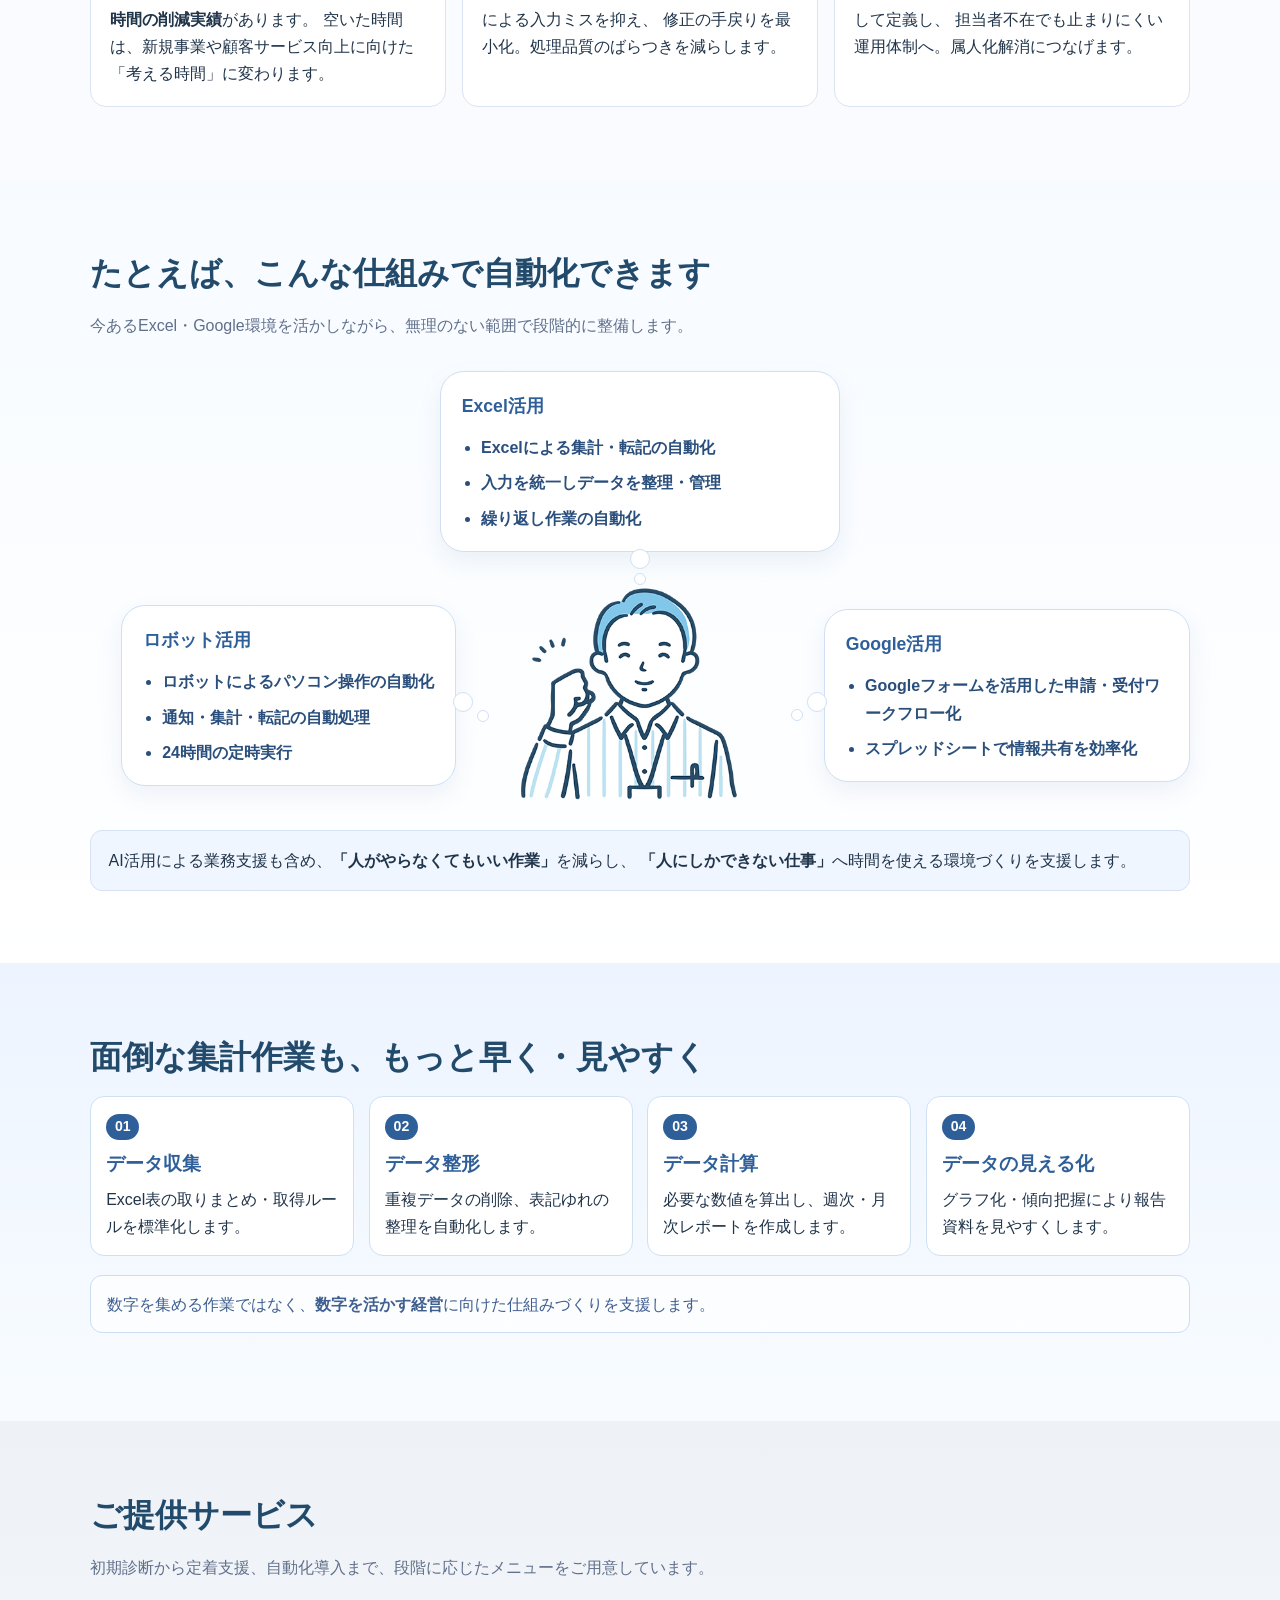
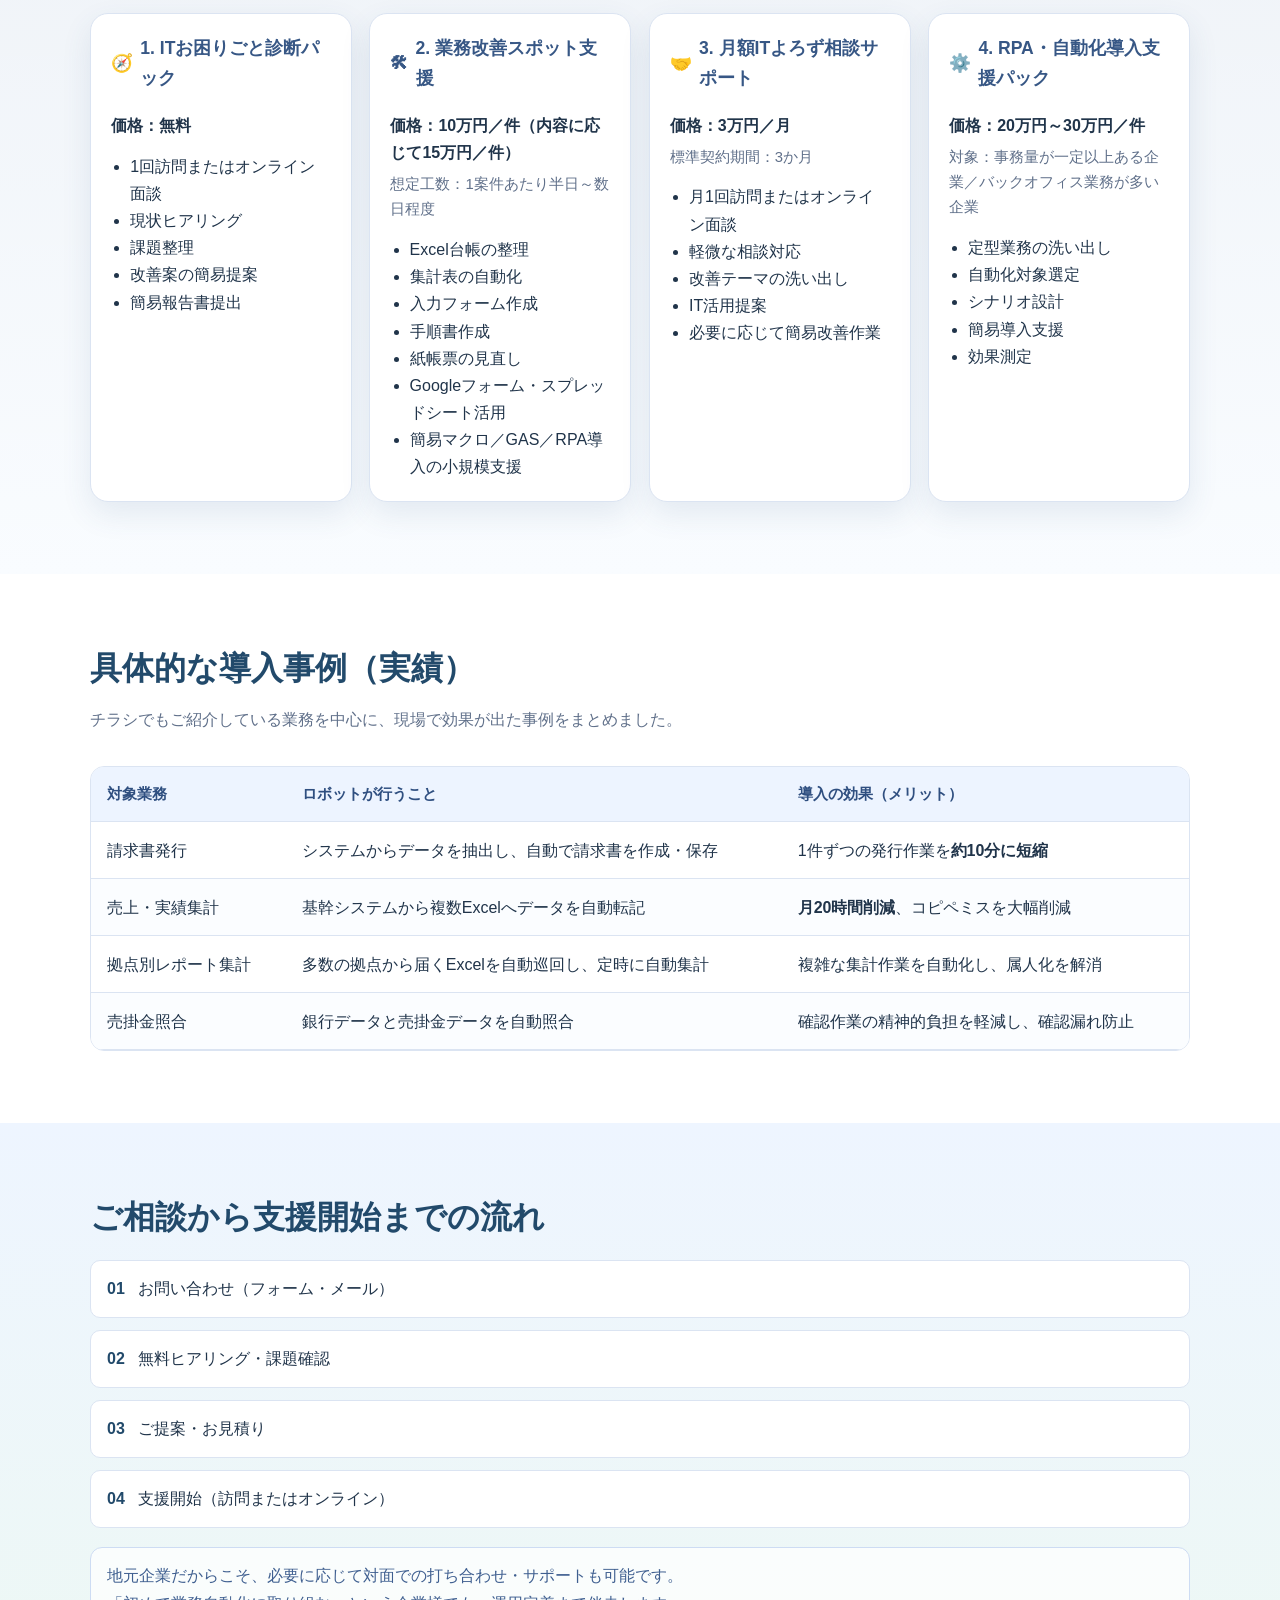
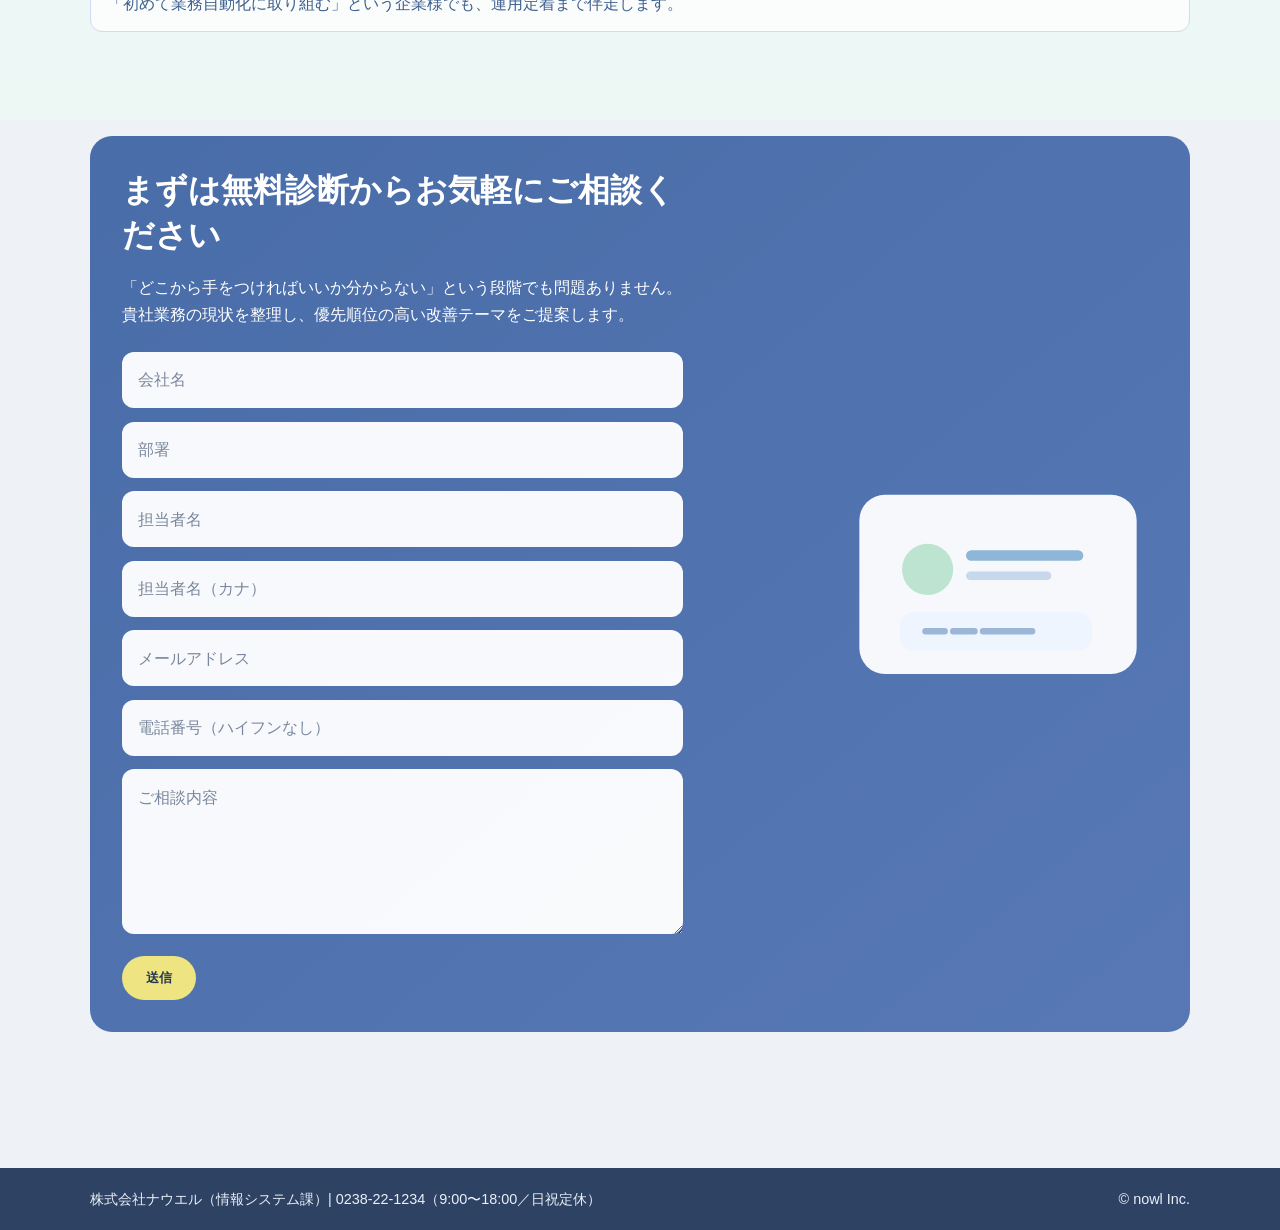
==== commit 490845a1: "Add files via upload" ====
--- a/index.html
+++ b/index.html
@@ -1,333 +1,417 @@
-<!DOCTYPE html>
-<html lang="ja">
-  <head>
-    <meta charset="UTF-8" />
-    <meta name="viewport" content="width=device-width, initial-scale=1.0" />
-    <title>業務改善サポート | 株式会社ナウエル</title>
-    <meta
-      name="description"
-      content="中小企業向けの業務改善サポート。ITお困りごと診断からスポット支援、月額相談、自動化導入まで、現場に合わせて伴走します。"
-    />
-    <link rel="preconnect" href="https://fonts.googleapis.com" />
-    <link rel="preconnect" href="https://fonts.gstatic.com" crossorigin />
-    <link
-      href="https://fonts.googleapis.com/css2?family=Noto+Sans+JP:wght@400;500;700;900&display=swap"
-      rel="stylesheet"
-    />
-    <link rel="stylesheet" href="styles.css" />
-  </head>
-  <body>
-    <header class="site-header">
-      <div class="container nav-wrap">
-        <p class="logo">NOWL BUSINESS SUPPORT</p>
-        <div class="header-actions">
-          <p class="header-contact">✉information_system@nowl.co.jp</p>
-          <a class="header-cta" href="https://it-shindan-tool.vercel.app/">無料で診断する</a>
-        </div>
-      </div>
-    </header>
-
-    <main>
-      <section class="hero">
-        <div class="container hero-layout">
-          <div class="hero-inner">
-            <p class="eyebrow">現場に寄り添う、実行できる業務改善</p>
-            <h1>
-              その「手間」、<br>
-              <span>仕組み化</span>
-              しませんか？
-            </h1>
-            <p class="lead">
-              「その作業、まだ手入力ですか？」という現場の悩みに対し、
-              ナウエルが定型業務の自動化をサポートします。<br>
-              手入力・属人化・複雑な集計を見直し、
-              時間の創出・品質の安定・仕組み化まで一気通貫でご支援します。
-            </p>
-            <div class="hero-actions">
-              <a class="btn btn-primary" href="#plan">サービス内容を見る</a>
-              <a class="btn btn-secondary" href="#contact">お問い合わせ</a>
-            </div>
-          </div>
-
-          <figure class="hero-illustration">
-            <img
-              src="./assets/images/Inspiration.png"
-              alt="業務改善のアイデアを説明する担当者のイラスト"
-              loading="eager"
-            />
-          </figure>
-        </div>
-      </section>
-
-      <section class="section problems">
-        <div class="container">
-          <div class="problem-head">
-            <div>
-              <h2>こんなお悩みはありませんか？</h2>
-              <p class="section-lead">
-                「何から手を付けるべきか分からない」という状態からでも、現場目線で課題を整理します。
-              </p>
-            </div>
-            <img
-              class="problem-image"
-              src="./assets/images/question.png"
-              alt="業務課題について悩む担当者のイラスト"
-              loading="lazy"
-            />
-          </div>
-          <ul class="problem-list">
-            <li><span>📝</span>毎月、請求書を1件ずつ発行していて時間がかかる</li>
-            <li><span>👤</span>業務が属人化して担当者が休むと業務が止まる</li>
-            <li><span>📊</span>多数のExcelからデータを集める集計作業が複雑</li>
-            <li><span>⚠️</span>コピペ作業が多く、入力ミスや修正作業が発生する</li>
-          </ul>
-        </div>
-      </section>
-
-      <section class="section solution">
-        <div class="container">
-          <h2>ナウエルが提供する3つの解決</h2>
-          <div class="feature-grid">
-            <article class="feature-card">
-              <h3>「時間」の創出</h3>
-              <p>
-                単純作業をロボットに任せることで、<strong>月20時間の削減実績</strong>があります。
-                空いた時間は、新規事業や顧客サービス向上に向けた「考える時間」に変わります。
-              </p>
-            </article>
-            <article class="feature-card">
-              <h3>「品質」の安定</h3>
-              <p>
-                ロボットは疲れません。ヒューマンエラーによる入力ミスを抑え、
-                修正の手戻りを最小化。処理品質のばらつきを減らします。
-              </p>
-            </article>
-            <article class="feature-card">
-              <h3>「仕組み」の構築</h3>
-              <p>
-                担当者依存の業務を「ロボットの仕事」として定義し、
-                担当者不在でも止まりにくい運用体制へ。属人化解消につなげます。
-              </p>
-            </article>
-          </div>
-        </div>
-      </section>
-
-      <section id="plan" class="section service-section">
-        <div class="container">
-          <h2>ご提供サービス</h2>
-          <p class="section-lead">
-            初期診断から定着支援、自動化導入まで、段階に応じたメニューをご用意しています。
-          </p>
-
-          <div class="cards">
-            <article class="card">
-              <h3><span class="icon">🧭</span>1. ITお困りごと診断パック</h3>
-              <p class="price">価格：無料</p>
-              <ul>
-                <li>1回訪問またはオンライン面談</li>
-                <li>現状ヒアリング</li>
-                <li>課題整理</li>
-                <li>改善案の簡易提案</li>
-                <li>簡易報告書提出</li>
-              </ul>
-            </article>
-
-            <article class="card featured">
-              <h3><span class="icon">🛠</span>2. 業務改善スポット支援</h3>
-              <p class="price">価格：10万円／件（内容に応じて15万円／件）</p>
-              <p class="small">想定工数：1案件あたり半日～数日程度</p>
-              <ul>
-                <li>Excel台帳の整理</li>
-                <li>集計表の自動化</li>
-                <li>入力フォーム作成</li>
-                <li>手順書作成</li>
-                <li>紙帳票の見直し</li>
-                <li>Googleフォーム・スプレッドシート活用</li>
-                <li>簡易マクロ／GAS／RPA導入の小規模支援</li>
-              </ul>
-            </article>
-
-            <article class="card">
-              <h3><span class="icon">🤝</span>3. 月額ITよろず相談サポート</h3>
-              <p class="price">価格：3万円／月</p>
-              <p class="small">標準契約期間：3か月</p>
-              <ul>
-                <li>月1回訪問またはオンライン面談</li>
-                <li>軽微な相談対応</li>
-                <li>改善テーマの洗い出し</li>
-                <li>IT活用提案</li>
-                <li>必要に応じて簡易改善作業</li>
-              </ul>
-            </article>
-
-            <article class="card">
-              <h3><span class="icon">⚙️</span>4. RPA・自動化導入支援パック</h3>
-              <p class="price">価格：20万円～30万円／件</p>
-              <p class="small">対象：事務量が一定以上ある企業／バックオフィス業務が多い企業</p>
-              <ul>
-                <li>定型業務の洗い出し</li>
-                <li>自動化対象選定</li>
-                <li>シナリオ設計</li>
-                <li>簡易導入支援</li>
-                <li>効果測定</li>
-              </ul>
-            </article>
-          </div>
-        </div>
-      </section>
-
-      <section class="section cases">
-        <div class="container">
-          <h2>具体的な導入事例（実績）</h2>
-          <p class="section-lead">
-            チラシでもご紹介している業務を中心に、現場で効果が出た事例をまとめました。
-          </p>
-          <div class="case-table-wrap">
-            <table class="case-table">
-              <thead>
-                <tr>
-                  <th>対象業務</th>
-                  <th>ロボットが行うこと</th>
-                  <th>導入の効果（メリット）</th>
-                </tr>
-              </thead>
-              <tbody>
-                <tr>
-                  <td>請求書発行</td>
-                  <td>システムからデータを抽出し、自動で請求書を作成・保存</td>
-                  <td>1件ずつの発行作業を<strong>約10分に短縮</strong></td>
-                </tr>
-                <tr>
-                  <td>売上・実績集計</td>
-                  <td>基幹システムから複数Excelへデータを自動転記</td>
-                  <td><strong>月20時間削減</strong>、コピペミスを大幅削減</td>
-                </tr>
-                <tr>
-                  <td>拠点別レポート集計</td>
-                  <td>多数の拠点から届くExcelを自動巡回し、定時に自動集計</td>
-                  <td>複雑な集計作業を自動化し、属人化を解消</td>
-                </tr>
-                <tr>
-                  <td>売掛金照合</td>
-                  <td>銀行データと売掛金データを自動照合</td>
-                  <td>確認作業の精神的負担を軽減し、確認漏れ防止</td>
-                </tr>
-              </tbody>
-            </table>
-          </div>
-        </div>
-      </section>
-
-      <section class="section merits">
-        <div class="container">
-          <h2>自動化のメリット</h2>
-          <div class="merit-list">
-            <article>
-              <h3>入力ミスがなくなる</h3>
-              <p>ヒューマンエラーを減らし、余計な修正作業を削減します。</p>
-            </article>
-            <article>
-              <h3>人手不足対策になる</h3>
-              <p>少人数でも業務を回しやすい体制づくりの一環になります。</p>
-            </article>
-            <article>
-              <h3>新たな成長にチャレンジできる</h3>
-              <p>空いた時間を、企画・営業・顧客対応など付加価値業務に回せます。</p>
-            </article>
-          </div>
-        </div>
-      </section>
-
-      <section class="section flow">
-        <div class="container">
-          <h2>ご相談から支援開始までの流れ</h2>
-          <ol class="flow-list">
-            <li><span>01</span>お問い合わせ（フォーム・メール）</li>
-            <li><span>02</span>無料ヒアリング・課題確認</li>
-            <li><span>03</span>ご提案・お見積り</li>
-            <li><span>04</span>支援開始（訪問またはオンライン）</li>
-          </ol>
-          <p class="section-note">
-            地元企業だからこそ、必要に応じて対面での打ち合わせ・サポートも可能です。
-            「初めて業務自動化に取り組む」という企業様でも、運用定着まで伴走します。
-          </p>
-        </div>
-      </section>
-
-      <section id="contact" class="section contact">
-  <div class="container contact-box">
-    <div class="contact-copy">
-      <h2>まずは無料診断からお気軽にご相談ください</h2>
-      <p>
-        「どこから手をつければいいか分からない」という段階でも問題ありません。
-        貴社業務の現状を整理し、優先順位の高い改善テーマをご提案します。
-      </p>
-
-      <form
-        class="contact-form"
-        action="https://script.google.com/macros/s/AKfycbztnqtSJgYwyNWhHAmfyvVfpp_5_9Rw5To2ndO63gauKOkSztuBOm7ycCENWs_DOWE/exec"
-        method="post"
-      >
-        <div class="form-row">
-          <input type="text" name="company" placeholder="会社名" required>
-        </div>
-
-        <div class="form-row">
-          <input type="text" name="department" placeholder="部署">
-        </div>
-
-        <div class="form-row">
-          <input type="text" name="name" placeholder="担当者名" required>
-        </div>
-
-        <div class="form-row">
-          <input type="text" name="kana" placeholder="担当者名（カナ）">
-        </div>
-
-        <div class="form-row">
-          <input type="email" name="email" placeholder="メールアドレス" required>
-        </div>
-
-        <div class="form-row">
-          <input
-            type="tel"
-            name="tel"
-            placeholder="電話番号（ハイフンなし）"
-            pattern="[0-9]+"
-            required
-          >
-        </div>
-
-        <div class="form-row">
-          <textarea name="message" rows="5" placeholder="ご相談内容"></textarea>
-        </div>
-
-        <button type="submit" class="btn btn-primary contact-submit">
-          送信
-        </button>
-      </form>
-    </div>
-
-    <div class="contact-illustration" aria-hidden="true">
-      <svg viewBox="0 0 300 220" role="img">
-        <rect x="20" y="26" width="260" height="168" rx="24" fill="#ffffff" opacity="0.95" />
-        <circle cx="84" cy="96" r="24" fill="#bce4d0" />
-        <rect x="120" y="78" width="110" height="10" rx="5" fill="#8eb7d7" />
-        <rect x="120" y="98" width="80" height="8" rx="4" fill="#c6d8eb" />
-        <rect x="58" y="136" width="180" height="36" rx="12" fill="#eff5ff" />
-        <path d="M82 154h18m8 0h20m8 0h46" stroke="#9cb6d8" stroke-width="6" stroke-linecap="round" />
-      </svg>
-    </div>
-  </div>
-</section>
-    </main>
-
-    <footer class="site-footer">
-      <div class="container footer-wrap">
-        <p>株式会社ナウエル（情報システム課）| 0238-22-1234（9:00〜18:00／日祝定休）</p>
-        <p>© nowl Inc.</p>
-      </div>
-    </footer>
-  </body>
+<!DOCTYPE html>
+<html lang="ja">
+  <head>
+    <meta charset="UTF-8" />
+    <meta name="viewport" content="width=device-width, initial-scale=1.0" />
+    <title>業務改善サポート | 株式会社ナウエル</title>
+    <meta
+      name="description"
+      content="中小企業向けの業務改善サポート。ITお困りごと診断からスポット支援、月額相談、自動化導入まで、現場に合わせて伴走します。"
+    />
+    <link rel="preconnect" href="https://fonts.googleapis.com" />
+    <link rel="preconnect" href="https://fonts.gstatic.com" crossorigin />
+    <link
+      href="https://fonts.googleapis.com/css2?family=Noto+Sans+JP:wght@400;500;700;900&display=swap"
+      rel="stylesheet"
+    />
+    <link rel="stylesheet" href="styles.css" />
+  </head>
+  <body>
+    <header class="site-header">
+      <div class="container nav-wrap">
+        <p class="logo">NOWL BUSINESS SUPPORT</p>
+        <div class="header-actions">
+          <p class="header-contact">✉information_system@nowl.co.jp</p>
+          <a class="header-cta" href="https://it-shindan-tool.vercel.app/">無料で診断する</a>
+        </div>
+      </div>
+    </header>
+
+    <main>
+      <section class="hero">
+        <div class="container hero-layout">
+          <div class="hero-inner">
+            <p class="eyebrow">現場に寄り添う、実行できる業務改善</p>
+            <h1>
+              その「手間」、<br>
+              <span>仕組み化</span>
+              しませんか？
+            </h1>
+            <p class="lead">
+              「その作業、まだ手入力ですか？」という現場の悩みに対し、
+              ナウエルが定型業務の自動化をサポートします。<br>
+              手入力・属人化・複雑な集計を見直し、
+              時間の創出・品質の安定・仕組み化まで一気通貫でご支援します。
+            </p>
+            <div class="hero-actions">
+              <a class="btn btn-primary" href="#plan">サービス内容を見る</a>
+              <a class="btn btn-secondary" href="#contact">お問い合わせ</a>
+            </div>
+          </div>
+
+          <figure class="hero-illustration">
+            <img
+              src="./assets/images/Inspiration.png"
+              alt="業務改善のアイデアを説明する担当者のイラスト"
+              loading="eager"
+            />
+          </figure>
+        </div>
+      </section>
+
+      <section class="section problems">
+        <div class="container">
+          <div class="problem-head">
+            <div>
+              <h2>こんなお悩みはありませんか？</h2>
+              <p class="section-lead">
+                「何から手を付けるべきか分からない」という状態からでも、現場目線で課題を整理します。
+              </p>
+            </div>
+          </div>
+
+          <div class="problem-content">
+            <ul class="problem-list">
+              <li><span>📝</span>毎月、請求書を1件ずつ発行していて時間がかかる</li>
+              <li><span>👤</span>業務が属人化して担当者が休むと業務が止まる</li>
+              <li><span>📊</span>多数のExcelからデータを集める集計作業が複雑</li>
+              <li><span>⚠️</span>コピペ作業が多く、入力ミスや修正作業が発生する</li>
+            </ul>
+
+            <img
+              class="problem-image"
+              src="./assets/images/figure1/figure1_r2_c1.png"
+              alt="担当者のイラスト"
+              loading="lazy"
+            />
+          </div>
+          <div class="problem-transform">
+            <p class="transform-title">仕組み化すると、ここまで変わります</p>
+            <div class="transform-grid">
+              <article class="transform-card transform-before">
+                <h3>Before（いま）</h3>
+                <ul>
+                  <li>フォルダやファイルが散在し、保存場所が統一していない</li>
+                  <li>日々の決まった業務でも手作業で対応している</li>
+                  <li>特定の人しかできない作業が多い</li>
+                </ul>
+              </article>
+              <article class="transform-card transform-after">
+                <h3>After（仕組み化後）</h3>
+                <ul>
+                  <li>フォルダやファイルが整理され、誰でも場所を把握できる</li>
+                  <li>決められた業務が、定時に自動で処理される</li>
+                  <li>ファイルを開けば次にやることが分かる</li>
+                </ul>
+              </article>
+            </div>
+          </div>
+        </div>
+      </section>
+
+      <section class="section solution">
+        <div class="container">
+          <h2>ナウエルが提供する3つの解決</h2>
+          <div class="feature-grid">
+            <article class="feature-card">
+              <h3>「時間」の創出</h3>
+              <p>
+                単純作業をロボットに任せることで、<strong>月20時間の削減実績</strong>があります。
+                空いた時間は、新規事業や顧客サービス向上に向けた「考える時間」に変わります。
+              </p>
+            </article>
+            <article class="feature-card">
+              <h3>「品質」の安定</h3>
+              <p>
+                ロボットは疲れません。ヒューマンエラーによる入力ミスを抑え、
+                修正の手戻りを最小化。処理品質のばらつきを減らします。
+              </p>
+            </article>
+            <article class="feature-card">
+              <h3>「仕組み」の構築</h3>
+              <p>
+                担当者依存の業務を「ロボットの仕事」として定義し、
+                担当者不在でも止まりにくい運用体制へ。属人化解消につなげます。
+              </p>
+            </article>
+          </div>
+        </div>
+      </section>
+
+      <section class="section automation-menu">
+        <div class="container">
+          <h2>たとえば、こんな仕組みで自動化できます</h2>
+          <p class="section-lead">
+            今あるExcel・Google環境を活かしながら、無理のない範囲で段階的に整備します。
+          </p>
+          <div class="automation-layout">
+            <article class="automation-bubble bubble-excel">
+              <h3>Excel活用</h3>
+              <ul>
+                <li>Excelによる集計・転記の自動化</li>
+                <li>入力を統一しデータを整理・管理</li>
+                <li>繰り返し作業の自動化</li>
+              </ul>
+            </article>
+
+            <article class="automation-bubble bubble-robot">
+              <h3>ロボット活用</h3>
+              <ul>
+                <li>ロボットによるパソコン操作の自動化</li>
+                <li>通知・集計・転記の自動処理</li>
+                <li>24時間の定時実行</li>
+              </ul>
+            </article>
+
+            <article class="automation-bubble bubble-google">
+              <h3>Google活用</h3>
+              <ul>
+                <li>Googleフォームを活用した申請・受付ワークフロー化</li>
+                <li>スプレッドシートで情報共有を効率化</li>
+              </ul>
+            </article>
+
+            <div class="automation-person">
+              <img
+                src="assets/images/figure2/figure2_r2_c1.png"
+                alt="自動化のアイデアを思いつく男性"
+                loading="lazy"
+              />
+            </div>
+          </div>
+          <p class="automation-note">
+            AI活用による業務支援も含め、<strong>「人がやらなくてもいい作業」</strong>を減らし、
+            <strong>「人にしかできない仕事」</strong>へ時間を使える環境づくりを支援します。
+          </p>
+        </div>
+      </section>
+
+      <section class="section process">
+        <div class="container">
+          <h2>面倒な集計作業も、もっと早く・見やすく</h2>
+          <ol class="process-grid">
+            <li>
+              <span>01</span>
+              <h3>データ収集</h3>
+              <p>Excel表の取りまとめ・取得ルールを標準化します。</p>
+            </li>
+            <li>
+              <span>02</span>
+              <h3>データ整形</h3>
+              <p>重複データの削除、表記ゆれの整理を自動化します。</p>
+            </li>
+            <li>
+              <span>03</span>
+              <h3>データ計算</h3>
+              <p>必要な数値を算出し、週次・月次レポートを作成します。</p>
+            </li>
+            <li>
+              <span>04</span>
+              <h3>データの見える化</h3>
+              <p>グラフ化・傾向把握により報告資料を見やすくします。</p>
+            </li>
+          </ol>
+          <p class="section-note process-note">
+            数字を集める作業ではなく、<strong>数字を活かす経営</strong>に向けた仕組みづくりを支援します。
+          </p>
+        </div>
+      </section>
+
+      <section id="plan" class="section service-section">
+        <div class="container">
+          <h2>ご提供サービス</h2>
+          <p class="section-lead">
+            初期診断から定着支援、自動化導入まで、段階に応じたメニューをご用意しています。
+          </p>
+
+          <div class="cards">
+            <article class="card">
+              <h3><span class="icon">🧭</span>1. ITお困りごと診断パック</h3>
+              <p class="price">価格：無料</p>
+              <ul>
+                <li>1回訪問またはオンライン面談</li>
+                <li>現状ヒアリング</li>
+                <li>課題整理</li>
+                <li>改善案の簡易提案</li>
+                <li>簡易報告書提出</li>
+              </ul>
+            </article>
+
+            <article class="card">
+              <h3><span class="icon">🛠</span>2. 業務改善スポット支援</h3>
+              <p class="price">価格：10万円／件（内容に応じて15万円／件）</p>
+              <p class="small">想定工数：1案件あたり半日～数日程度</p>
+              <ul>
+                <li>Excel台帳の整理</li>
+                <li>集計表の自動化</li>
+                <li>入力フォーム作成</li>
+                <li>手順書作成</li>
+                <li>紙帳票の見直し</li>
+                <li>Googleフォーム・スプレッドシート活用</li>
+                <li>簡易マクロ／GAS／RPA導入の小規模支援</li>
+              </ul>
+            </article>
+
+            <article class="card">
+              <h3><span class="icon">🤝</span>3. 月額ITよろず相談サポート</h3>
+              <p class="price">価格：3万円／月</p>
+              <p class="small">標準契約期間：3か月</p>
+              <ul>
+                <li>月1回訪問またはオンライン面談</li>
+                <li>軽微な相談対応</li>
+                <li>改善テーマの洗い出し</li>
+                <li>IT活用提案</li>
+                <li>必要に応じて簡易改善作業</li>
+              </ul>
+            </article>
+
+            <article class="card">
+              <h3><span class="icon">⚙️</span>4. RPA・自動化導入支援パック</h3>
+              <p class="price">価格：20万円～30万円／件</p>
+              <p class="small">対象：事務量が一定以上ある企業／バックオフィス業務が多い企業</p>
+              <ul>
+                <li>定型業務の洗い出し</li>
+                <li>自動化対象選定</li>
+                <li>シナリオ設計</li>
+                <li>簡易導入支援</li>
+                <li>効果測定</li>
+              </ul>
+            </article>
+          </div>
+        </div>
+      </section>
+
+      <section class="section cases">
+        <div class="container">
+          <h2>具体的な導入事例（実績）</h2>
+          <p class="section-lead">
+            チラシでもご紹介している業務を中心に、現場で効果が出た事例をまとめました。
+          </p>
+          <div class="case-table-wrap">
+            <table class="case-table">
+              <thead>
+                <tr>
+                  <th>対象業務</th>
+                  <th>ロボットが行うこと</th>
+                  <th>導入の効果（メリット）</th>
+                </tr>
+              </thead>
+              <tbody>
+                <tr>
+                  <td>請求書発行</td>
+                  <td>システムからデータを抽出し、自動で請求書を作成・保存</td>
+                  <td>1件ずつの発行作業を<strong>約10分に短縮</strong></td>
+                </tr>
+                <tr>
+                  <td>売上・実績集計</td>
+                  <td>基幹システムから複数Excelへデータを自動転記</td>
+                  <td><strong>月20時間削減</strong>、コピペミスを大幅削減</td>
+                </tr>
+                <tr>
+                  <td>拠点別レポート集計</td>
+                  <td>多数の拠点から届くExcelを自動巡回し、定時に自動集計</td>
+                  <td>複雑な集計作業を自動化し、属人化を解消</td>
+                </tr>
+                <tr>
+                  <td>売掛金照合</td>
+                  <td>銀行データと売掛金データを自動照合</td>
+                  <td>確認作業の精神的負担を軽減し、確認漏れ防止</td>
+                </tr>
+              </tbody>
+            </table>
+          </div>
+        </div>
+      </section>
+
+      <section class="section flow">
+        <div class="container">
+          <h2>ご相談から支援開始までの流れ</h2>
+          <ol class="flow-list">
+            <li><span>01</span>お問い合わせ（フォーム・メール）</li>
+            <li><span>02</span>無料ヒアリング・課題確認</li>
+            <li><span>03</span>ご提案・お見積り</li>
+            <li><span>04</span>支援開始（訪問またはオンライン）</li>
+          </ol>
+          <p class="section-note">
+            地元企業だからこそ、必要に応じて対面での打ち合わせ・サポートも可能です。</br>
+            「初めて業務自動化に取り組む」という企業様でも、運用定着まで伴走します。
+          </p>
+        </div>
+      </section>
+
+      <section id="contact" class="section contact">
+  <div class="container contact-box">
+    <div class="contact-copy">
+      <h2>まずは無料診断からお気軽にご相談ください</h2>
+      <p>
+        「どこから手をつければいいか分からない」という段階でも問題ありません。</br>
+        貴社業務の現状を整理し、優先順位の高い改善テーマをご提案します。
+      </p>
+
+      <form
+        class="contact-form"
+        action="https://script.google.com/macros/s/AKfycbztnqtSJgYwyNWhHAmfyvVfpp_5_9Rw5To2ndO63gauKOkSztuBOm7ycCENWs_DOWE/exec"
+        method="post"
+      >
+        <div class="form-row">
+          <input type="text" name="company" placeholder="会社名" required>
+        </div>
+
+        <div class="form-row">
+          <input type="text" name="department" placeholder="部署">
+        </div>
+
+        <div class="form-row">
+          <input type="text" name="name" placeholder="担当者名" required>
+        </div>
+
+        <div class="form-row">
+          <input type="text" name="kana" placeholder="担当者名（カナ）">
+        </div>
+
+        <div class="form-row">
+          <input type="email" name="email" placeholder="メールアドレス" required>
+        </div>
+
+        <div class="form-row">
+          <input
+            type="tel"
+            name="tel"
+            placeholder="電話番号（ハイフンなし）"
+            pattern="[0-9]+"
+            required
+          >
+        </div>
+
+        <div class="form-row">
+          <textarea name="message" rows="5" placeholder="ご相談内容"></textarea>
+        </div>
+
+        <button type="submit" class="btn btn-primary contact-submit">
+          送信
+        </button>
+      </form>
+    </div>
+
+    <div class="contact-illustration" aria-hidden="true">
+      <svg viewBox="0 0 300 220" role="img">
+        <rect x="20" y="26" width="260" height="168" rx="24" fill="#ffffff" opacity="0.95" />
+        <circle cx="84" cy="96" r="24" fill="#bce4d0" />
+        <rect x="120" y="78" width="110" height="10" rx="5" fill="#8eb7d7" />
+        <rect x="120" y="98" width="80" height="8" rx="4" fill="#c6d8eb" />
+        <rect x="58" y="136" width="180" height="36" rx="12" fill="#eff5ff" />
+        <path d="M82 154h18m8 0h20m8 0h46" stroke="#9cb6d8" stroke-width="6" stroke-linecap="round" />
+      </svg>
+    </div>
+  </div>
+</section>
+    </main>
+
+    <footer class="site-footer">
+      <div class="container footer-wrap">
+        <p>株式会社ナウエル（情報システム課）| 0238-22-1234（9:00〜18:00／日祝定休）</p>
+        <p>© nowl Inc.</p>
+      </div>
+    </footer>
+  </body>
 </html>
--- a/styles.css
+++ b/styles.css
@@ -1,613 +1,860 @@
-:root {
-  --bg: #eef2f7;
-  --white: #ffffff;
-  --text: #20344a;
-  --muted: #60708a;
-  --primary: #224a6b;
-  --accent: #efe482;
-  --mint: #dff3ea;
-  --line: #dbe4f2;
-  --shadow: 0 12px 30px rgba(56, 89, 139, 0.11);
-}
-
-* {
-  box-sizing: border-box;
-}
-
-body {
-  margin: 0;
-  font-family: "Noto Sans JP", sans-serif;
-  color: var(--text);
-  background: radial-gradient(circle at 15% 10%, #f9fbff 0, #eef2f7 34%, #eef2f7 100%);
-  line-height: 1.7;
-  overflow-x: hidden;
-}
-
-.container {
-  width: min(1100px, calc(100% - 3rem));
-  margin: 0 auto;
-}
-
-.site-header {
-  position: sticky;
-  top: 0;
-  z-index: 10;
-  background: rgba(255, 255, 255, 0.9);
-  border-bottom: 1px solid var(--line);
-  backdrop-filter: blur(12px);
-}
-
-.nav-wrap {
-  display: flex;
-  justify-content: space-between;
-  align-items: center;
-  padding: 1rem 0;
-}
-
-.logo {
-  margin: 0;
-  font-weight: 900;
-  letter-spacing: 0.08em;
-  color: var(--primary);
-}
-
-.header-actions {
-  display: flex;
-  align-items: center;
-  gap: 0.9rem;
-}
-
-.header-contact {
-  margin: 0;
-  font-size: 0.9rem;
-  color: var(--primary);
-  font-weight: 500;
-  word-break: break-all;
-}
-
-.header-cta {
-  text-decoration: none;
-  color: var(--white);
-  background: linear-gradient(135deg, #4b6ea8, #3b5f95);
-  padding: 0.6rem 1rem;
-  border-radius: 999px;
-  font-weight: 700;
-  box-shadow: 0 8px 18px rgba(59, 95, 149, 0.24);
-}
-
-.hero {
-  position: relative;
-  overflow: hidden;
-  padding: 5.4rem 0 4.7rem;
-  background: linear-gradient(135deg, #f8fbff 0%, #edf3fb 55%, #e7eff8 100%);
-}
-
-.hero::before,
-.hero::after {
-  content: "";
-  position: absolute;
-  border-radius: 50%;
-  z-index: 0;
-}
-
-.hero::before {
-  width: 360px;
-  height: 360px;
-  right: -110px;
-  top: -120px;
-  background: rgba(128, 169, 205, 0.34);
-}
-
-.hero::after {
-  width: 280px;
-  height: 280px;
-  left: -70px;
-  bottom: -130px;
-  background: rgba(230, 227, 141, 0.24);
-}
-
-.hero-layout {
-  position: relative;
-  z-index: 1;
-  display: grid;
-  gap: 2.3rem;
-  grid-template-columns: 1.1fr 0.9fr;
-  align-items: center;
-}
-
-.hero-inner {
-  max-width: 700px;
-}
-
-.eyebrow {
-  display: inline-block;
-  margin: 0;
-  padding: 0.25rem 0.7rem;
-  border: 1px solid #bbcae3;
-  border-radius: 999px;
-  font-size: 0.85rem;
-  color: var(--primary);
-  background: #ffffffd9;
-}
-
-h1 {
-  font-size: clamp(2rem, 3.5vw, 3.3rem);
-  margin: 1rem 0;
-  line-height: 1.3;
-  color: #1f4668;
-}
-
-h1 span {
-  color: #ae9d2f;
-}
-
-.lead {
-  font-size: 1.05rem;
-  color: var(--muted);
-}
-
-.hero-actions {
-  display: flex;
-  gap: 0.75rem;
-  flex-wrap: wrap;
-  margin-top: 1.5rem;
-}
-
-.hero-illustration svg {
-  width: min(100%, 430px);
-  display: block;
-  margin-inline: auto;
-  border-radius: 18px;
-  border: 5px solid rgba(255, 255, 255, 0.9);
-  filter: drop-shadow(0 20px 28px rgba(47, 80, 109, 0.22));
-}
-
-.hero-illustration {
-  margin: 0;
-}
-
-.hero-illustration img {
-  width: 100%;
-  max-width: 360px;
-  display: block;
-  margin-inline: auto;
-  aspect-ratio: 4 / 3;
-  object-fit: cover;
-  border-radius: 18px;
-  border: 5px solid rgba(255, 255, 255, 0.9);
-  box-shadow: 0 20px 28px rgba(47, 80, 109, 0.22);
-}
-
-.btn {
-  display: inline-block;
-  text-decoration: none;
-  border-radius: 999px;
-  padding: 0.8rem 1.5rem;
-  font-weight: 700;
-}
-
-.btn-primary {
-  background: var(--accent);
-  color: #23394f;
-}
-
-.btn-secondary {
-  border: 1px solid #8fa7bf;
-  color: #345b80;
-  background: #fff;
-}
-
-.section {
-  padding: 4.5rem 0;
-}
-
-h2 {
-  font-size: clamp(1.5rem, 2.5vw, 2.1rem);
-  line-height: 1.4;
-  margin-top: 0;
-  margin-bottom: 1rem;
-  color: var(--primary);
-}
-
-.section-lead {
-  margin-top: 0;
-  margin-bottom: 2rem;
-  color: var(--muted);
-}
-
-.problems {
-  background: #fff;
-}
-
-.problem-head {
-  display: grid;
-  gap: 1.25rem;
-  grid-template-columns: 1fr auto;
-  align-items: end;
-  margin-bottom: 1.3rem;
-}
-
-.problem-head h2 {
-  margin-bottom: 0.35rem;
-}
-
-.problem-head .section-lead {
-  margin-bottom: 0;
-}
-
-.problem-image {
-  width: 100%;
-  max-width: 170px;
-  aspect-ratio: 4 / 3;
-  object-fit: cover;
-  display: block;
-  border-radius: 14px;
-  border: 1px solid var(--line);
-  box-shadow: 0 12px 22px rgba(47, 80, 109, 0.12);
-}
-
-.problem-list {
-  display: grid;
-  grid-template-columns: repeat(auto-fit, minmax(240px, 1fr));
-  gap: 1rem;
-  padding: 0;
-  list-style: none;
-}
-
-.problem-list li {
-  display: flex;
-  gap: 0.55rem;
-  align-items: flex-start;
-  background: #f7faff;
-  border: 1px solid var(--line);
-  border-radius: 14px;
-  padding: 1rem;
-  font-weight: 500;
-}
-
-.problem-list span {
-  font-size: 1.2rem;
-  line-height: 1;
-}
-
-.solution {
-  background: #f9fbff;
-}
-
-.feature-grid {
-  display: grid;
-  grid-template-columns: repeat(auto-fit, minmax(230px, 1fr));
-  gap: 1rem;
-}
-
-.feature-card {
-  border: 1px solid var(--line);
-  border-radius: 16px;
-  padding: 1.2rem;
-  background: #fff;
-}
-
-.feature-card h3 {
-  margin: 0 0 0.5rem;
-  color: #2f5f99;
-}
-
-.feature-card p {
-  margin: 0;
-}
-
-.service-section {
-  position: relative;
-}
-
-.service-section::before {
-  content: "";
-  position: absolute;
-  inset: 0;
-  background: linear-gradient(to bottom, transparent, #f9fcff);
-  z-index: -1;
-}
-
-.cards {
-  display: grid;
-  grid-template-columns: repeat(auto-fit, minmax(245px, 1fr));
-  gap: 1.1rem;
-}
-
-.card {
-  background: var(--white);
-  border: 1px solid var(--line);
-  border-radius: 18px;
-  padding: 1.25rem;
-  box-shadow: var(--shadow);
-}
-
-.card.featured {
-  border-color: #d8cb70;
-  background: linear-gradient(170deg, #fffcf0 0%, #ffffff 80%);
-}
-
-.card h3 {
-  margin-top: 0;
-  font-size: 1.1rem;
-  color: #375785;
-  display: flex;
-  gap: 0.45rem;
-  align-items: center;
-}
-
-.icon {
-  display: inline-flex;
-}
-
-.price {
-  margin: 0;
-  font-weight: 700;
-}
-
-.small {
-  margin: 0.35rem 0 0;
-  color: var(--muted);
-  font-size: 0.93rem;
-}
-
-.card ul {
-  margin: 0.85rem 0 0;
-  padding-left: 1.2rem;
-}
-
-.flow {
-  background: linear-gradient(180deg, #eef5ff 0, #edf8f4 100%);
-}
-
-.flow-list {
-  list-style: none;
-  padding: 0;
-  margin: 1.25rem 0 0;
-  display: grid;
-  gap: 0.75rem;
-}
-
-.flow-list li {
-  display: flex;
-  align-items: center;
-  gap: 0.8rem;
-  background: var(--white);
-  border: 1px solid var(--line);
-  border-radius: 10px;
-  padding: 0.9rem 1rem;
-  font-weight: 500;
-}
-
-.flow-list span {
-  font-weight: 900;
-  color: var(--primary);
-}
-
-.cases {
-  background: #fff;
-}
-
-.case-table-wrap {
-  overflow-x: auto;
-  border: 1px solid var(--line);
-  border-radius: 14px;
-  background: #fff;
-}
-
-.case-table {
-  width: 100%;
-  border-collapse: collapse;
-  min-width: 760px;
-}
-
-.case-table th,
-.case-table td {
-  padding: 0.9rem 1rem;
-  border-bottom: 1px solid var(--line);
-  text-align: left;
-  vertical-align: top;
-}
-
-.case-table th {
-  background: #edf4ff;
-  color: #2f4f80;
-  font-size: 0.95rem;
-}
-
-.case-table tbody tr:nth-child(even) {
-  background: #fbfdff;
-}
-
-.merits {
-  background: linear-gradient(180deg, #f8fbff 0%, #ffffff 100%);
-}
-
-.merit-list {
-  display: grid;
-  grid-template-columns: repeat(auto-fit, minmax(230px, 1fr));
-  gap: 1rem;
-}
-
-.merit-list article {
-  border: 1px dashed #9db6da;
-  border-radius: 14px;
-  background: #fff;
-  padding: 1rem;
-}
-
-.merit-list h3 {
-  margin: 0 0 0.4rem;
-  color: #2f5f99;
-}
-
-.merit-list p {
-  margin: 0;
-}
-
-.section-note {
-  margin-top: 1.2rem;
-  color: #3f5f90;
-  background: rgba(255, 255, 255, 0.74);
-  border: 1px solid #cddcf3;
-  border-radius: 12px;
-  padding: 0.9rem 1rem;
-}
-
-.contact {
-  padding-top: 1rem;
-}
-
-.contact-box {
-  display: grid;
-  grid-template-columns: 1.1fr 0.9fr;
-  gap: 1rem;
-  align-items: center;
-  background: linear-gradient(140deg, #496da8, #5778b5);
-  color: var(--white);
-  border-radius: 22px;
-  padding: 2rem;
-}
-
-.contact-box h2,
-.contact-box p {
-  color: var(--white);
-}
-
-.contact-illustration svg {
-  width: min(100%, 320px);
-  display: block;
-  margin-left: auto;
-}
-
-.site-footer {
-  margin-top: 4rem;
-  padding: 1.2rem 0;
-  background: #2e4264;
-  color: #eaf0f9;
-}
-
-.footer-wrap {
-  display: flex;
-  justify-content: space-between;
-  flex-wrap: wrap;
-  gap: 0.7rem;
-}
-
-.footer-wrap p {
-  margin: 0;
-  font-size: 0.9rem;
-}
-
-@media (max-width: 880px) {
-  .hero-layout,
-  .contact-box {
-    grid-template-columns: 1fr;
-  }
-
-  .hero-illustration {
-    order: -1;
-  }
-
-  .contact-illustration svg {
-    margin-right: auto;
-  }
-
-  .problem-head {
-    grid-template-columns: 1fr;
-    align-items: start;
-  }
-
-  .problem-image {
-    max-width: 240px;
-  }
-}
-
-@media (max-width: 640px) {
-  .container {
-    width: min(1100px, calc(100% - 1.5rem));
-  }
-
-  .logo {
-    text-align: center;
-    font-size: 0.95rem;
-    letter-spacing: 0.06em;
-  }
-
-  .nav-wrap {
-    gap: 0.75rem;
-    flex-direction: column;
-  }
-
-  .header-actions {
-    width: 100%;
-    flex-direction: column;
-    align-items: stretch;
-  }
-
-  .header-contact {
-    text-align: center;
-    font-size: 0.82rem;
-  }
-
-  .header-cta {
-    text-align: center;
-  }
-
-  .hero {
-    padding-top: 4.5rem;
-  }
-
-  .hero-actions .btn {
-    width: 100%;
-    text-align: center;
-  }
-
-  .flow-list li {
-    align-items: flex-start;
-  }
-
-  .contact-box {
-    padding: 1.4rem;
-  }
-}
-
-.contact-form {
-  margin-top: 1.5rem;
-  max-width: 640px;
-}
-
-.form-row {
-  margin-bottom: 0.85rem;
-}
-
-.contact-form input,
-.contact-form textarea {
-  width: 100%;
-  padding: 0.9rem 1rem;
-  border: none;
-  border-radius: 12px;
-  font: inherit;
-  color: var(--text);
-  background: rgba(255, 255, 255, 0.96);
-  box-sizing: border-box;
-}
-
-.contact-form input::placeholder,
-.contact-form textarea::placeholder {
-  color: #7a879c;
-}
-
-.contact-form textarea {
-  resize: vertical;
-  min-height: 120px;
-}
-
-.contact-submit {
-  border: none;
-  cursor: pointer;
-}
-
-.contact-submit:hover {
-  opacity: 0.95;
+:root {
+  --bg: #eef2f7;
+  --white: #ffffff;
+  --text: #20344a;
+  --muted: #60708a;
+  --primary: #224a6b;
+  --accent: #efe482;
+  --mint: #dff3ea;
+  --line: #dbe4f2;
+  --shadow: 0 12px 30px rgba(56, 89, 139, 0.11);
+}
+
+* {
+  box-sizing: border-box;
+}
+
+body {
+  margin: 0;
+  font-family: "Noto Sans JP", sans-serif;
+  color: var(--text);
+  background: radial-gradient(circle at 15% 10%, #f9fbff 0, #eef2f7 34%, #eef2f7 100%);
+  line-height: 1.7;
+  overflow-x: hidden;
+}
+
+.container {
+  width: min(1100px, calc(100% - 3rem));
+  margin: 0 auto;
+}
+
+.site-header {
+  position: sticky;
+  top: 0;
+  z-index: 10;
+  background: rgba(255, 255, 255, 0.9);
+  border-bottom: 1px solid var(--line);
+  backdrop-filter: blur(12px);
+}
+
+.nav-wrap {
+  display: flex;
+  justify-content: space-between;
+  align-items: center;
+  padding: 1rem 0;
+}
+
+.logo {
+  margin: 0;
+  font-weight: 900;
+  letter-spacing: 0.08em;
+  color: var(--primary);
+}
+
+.header-actions {
+  display: flex;
+  align-items: center;
+  gap: 0.9rem;
+}
+
+.header-contact {
+  margin: 0;
+  font-size: 0.9rem;
+  color: var(--primary);
+  font-weight: 500;
+  word-break: break-all;
+}
+
+.header-cta {
+  text-decoration: none;
+  color: var(--white);
+  background: linear-gradient(135deg, #4b6ea8, #3b5f95);
+  padding: 0.6rem 1rem;
+  border-radius: 999px;
+  font-weight: 700;
+  box-shadow: 0 8px 18px rgba(59, 95, 149, 0.24);
+}
+
+.hero {
+  position: relative;
+  overflow: hidden;
+  padding: 5.4rem 0 4.7rem;
+  background: linear-gradient(135deg, #f8fbff 0%, #edf3fb 55%, #e7eff8 100%);
+}
+
+.hero::before,
+.hero::after {
+  content: "";
+  position: absolute;
+  border-radius: 50%;
+  z-index: 0;
+}
+
+.hero::before {
+  width: 360px;
+  height: 360px;
+  right: -110px;
+  top: -120px;
+  background: rgba(128, 169, 205, 0.34);
+}
+
+.hero::after {
+  width: 280px;
+  height: 280px;
+  left: -70px;
+  bottom: -130px;
+  background: rgba(230, 227, 141, 0.24);
+}
+
+.hero-layout {
+  position: relative;
+  z-index: 1;
+  display: grid;
+  gap: 2.3rem;
+  grid-template-columns: 1.1fr 0.9fr;
+  align-items: center;
+}
+
+.hero-inner {
+  max-width: 700px;
+}
+
+.eyebrow {
+  display: inline-block;
+  margin: 0;
+  padding: 0.25rem 0.7rem;
+  border: 1px solid #bbcae3;
+  border-radius: 999px;
+  font-size: 0.85rem;
+  color: var(--primary);
+  background: #ffffffd9;
+}
+
+h1 {
+  font-size: clamp(2rem, 3.5vw, 3.3rem);
+  margin: 1rem 0;
+  line-height: 1.3;
+  color: #1f4668;
+}
+
+h1 span {
+  color: #ae9d2f;
+}
+
+.lead {
+  font-size: 1.05rem;
+  color: var(--muted);
+}
+
+.hero-actions {
+  display: flex;
+  gap: 0.75rem;
+  flex-wrap: wrap;
+  margin-top: 1.5rem;
+}
+
+.hero-illustration svg {
+  width: min(100%, 430px);
+  display: block;
+  margin-inline: auto;
+  border-radius: 18px;
+  border: 5px solid rgba(255, 255, 255, 0.9);
+  filter: drop-shadow(0 20px 28px rgba(47, 80, 109, 0.22));
+}
+
+.hero-illustration {
+  margin: 0;
+}
+
+.hero-illustration img {
+  width: 100%;
+  max-width: 360px;
+  display: block;
+  margin-inline: auto;
+  aspect-ratio: 3 / 3;
+  object-fit: cover;
+}
+
+.btn {
+  display: inline-block;
+  text-decoration: none;
+  border-radius: 999px;
+  padding: 0.8rem 1.5rem;
+  font-weight: 700;
+}
+
+.btn-primary {
+  background: var(--accent);
+  color: #23394f;
+}
+
+.btn-secondary {
+  border: 1px solid #8fa7bf;
+  color: #345b80;
+  background: #fff;
+}
+
+.section {
+  padding: 4.5rem 0;
+}
+
+h2 {
+  font-size: clamp(1.5rem, 2.5vw, 2.1rem);
+  line-height: 1.4;
+  margin-top: 0;
+  margin-bottom: 1rem;
+  color: var(--primary);
+}
+
+.section-lead {
+  margin-top: 0;
+  margin-bottom: 2rem;
+  color: var(--muted);
+}
+
+.problems {
+  background: #fff;
+}
+
+.problem-head {
+  margin-bottom: 1.3rem;
+}
+
+.problem-head h2 {
+  margin-bottom: 0.35rem;
+}
+
+.problem-head .section-lead {
+  margin-bottom: 0;
+}
+
+.problem-content {
+  display: grid;
+  grid-template-columns: 1.7fr 0.8fr;
+  gap: 1.5rem;
+  align-items: center;
+}
+
+.problem-list {
+  display: grid;
+  grid-template-columns: repeat(2, 1fr);
+  gap: 1rem;
+  padding: 0;
+  margin: 0;
+  list-style: none;
+}
+
+.problem-image {
+  width: 100%;
+  max-width: 260px;
+  aspect-ratio: 3 / 3;
+  object-fit: cover;
+  display: block;
+  justify-self: center;
+}
+
+.problem-list li {
+  display: flex;
+  gap: 0.55rem;
+  align-items: flex-start;
+  background: #f7faff;
+  border: 1px solid var(--line);
+  border-radius: 14px;
+  padding: 1rem;
+  font-weight: 500;
+}
+
+.problem-list span {
+  font-size: 1.2rem;
+  line-height: 1;
+}
+
+.problem-transform {
+  margin-top: 1.3rem;
+  padding: 1.1rem;
+  border-radius: 16px;
+  border: 1px solid #d4e2f5;
+  background: linear-gradient(180deg, #f7fbff 0%, #eef5ff 100%);
+}
+
+.transform-title {
+  margin: 0 0 0.8rem;
+  font-weight: 700;
+  color: #2b537f;
+}
+
+.transform-grid {
+  display: grid;
+  gap: 0.9rem;
+  grid-template-columns: repeat(auto-fit, minmax(250px, 1fr));
+}
+
+.transform-card {
+  border-radius: 14px;
+  border: 1px solid #cad9ee;
+  background: #fff;
+  padding: 1rem;
+}
+
+.transform-card h3 {
+  margin: 0 0 0.55rem;
+}
+
+.transform-card ul {
+  margin: 0;
+  padding-left: 1.2rem;
+}
+
+.transform-card li + li {
+  margin-top: 0.4rem;
+}
+
+.transform-before h3 {
+  color: #60708a;
+}
+
+.transform-after {
+  border-color: #afcbed;
+  background: #f0f7ff;
+}
+
+.transform-after h3 {
+  color: #2f5f99;
+}
+
+.solution {
+  background: #f9fbff;
+}
+
+.feature-grid {
+  display: grid;
+  grid-template-columns: repeat(auto-fit, minmax(230px, 1fr));
+  gap: 1rem;
+}
+
+.feature-card {
+  border: 1px solid var(--line);
+  border-radius: 16px;
+  padding: 1.2rem;
+  background: #fff;
+}
+
+.feature-card h3 {
+  margin: 0 0 0.5rem;
+  color: #2f5f99;
+}
+
+.feature-card p {
+  margin: 0;
+}
+
+.service-section {
+  position: relative;
+}
+
+.automation-menu {
+  background: linear-gradient(180deg, #f7fbff 0%, #ffffff 100%);
+}
+
+.automation-layout {
+  margin-top: 2rem;
+  display: grid;
+  grid-template-columns: 1fr 320px 1fr;
+  grid-template-areas:
+    "excel excel excel"
+    "robot person google";
+  gap: 1.6rem 1.5rem;
+  align-items: center;
+}
+
+.bubble-excel {
+  grid-area: excel;
+  width: min(100%, 400px);
+  justify-self: center;
+}
+
+.bubble-robot {
+  grid-area: robot;
+  justify-self: end;
+}
+
+.bubble-google {
+  grid-area: google;
+  justify-self: start;
+}
+
+.automation-person {
+  grid-area: person;
+  display: flex;
+  align-items: end;
+  justify-content: center;
+}
+
+.automation-person img {
+  display: block;
+  width: 100%;
+  max-width: 300px;
+  height: auto;
+}
+
+.automation-bubble {
+  position: relative;
+  padding: 1.2rem 1.3rem;
+  border: 1px solid #cfe0f5;
+  border-radius: 24px;
+  background: #ffffff;
+  box-shadow: 0 10px 24px rgba(47, 95, 153, 0.08);
+}
+
+.automation-bubble h3 {
+  margin: 0 0 0.8rem;
+  font-size: 1.1rem;
+  color: #2f5f99;
+}
+
+.automation-bubble ul {
+  margin: 0;
+  padding-left: 1.2rem;
+}
+
+.automation-bubble li {
+  margin-bottom: 0.5rem;
+  color: #2a4f7c;
+  font-weight: 600;
+  line-height: 1.7;
+}
+
+.automation-bubble li:last-child {
+  margin-bottom: 0;
+}
+
+/* 思考バブル風の丸 */
+.bubble-excel::before,
+.bubble-excel::after,
+.bubble-robot::before,
+.bubble-robot::after,
+.bubble-google::before,
+.bubble-google::after {
+  content: "";
+  position: absolute;
+  border-radius: 50%;
+  background: #ffffff;
+  border: 1px solid #cfe0f5;
+}
+
+/* 上の吹き出し → 男性のほうへ */
+.bubble-excel::before {
+  width: 18px;
+  height: 18px;
+  left: 50%;
+  bottom: -18px;
+  transform: translateX(-50%);
+}
+
+.bubble-excel::after {
+  width: 10px;
+  height: 10px;
+  left: 50%;
+  bottom: -34px;
+  transform: translateX(-50%);
+}
+
+/* 左側の吹き出し → 男性のほうへ */
+.bubble-robot::before {
+  width: 18px;
+  height: 18px;
+  right: -18px;
+  top: 48%;
+}
+
+.bubble-robot::after {
+  width: 10px;
+  height: 10px;
+  right: -34px;
+  top: 58%;
+}
+
+/* 右側の吹き出し → 男性のほうへ */
+.bubble-google::before {
+  width: 18px;
+  height: 18px;
+  left: -18px;
+  top: 48%;
+}
+
+.bubble-google::after {
+  width: 10px;
+  height: 10px;
+  left: -34px;
+  top: 58%;
+}
+
+.automation-note {
+  margin: 1rem 0 0;
+  padding: 1rem 1.1rem;
+  border-radius: 12px;
+  border: 1px solid #d6e2f4;
+  background: #eff6ff;
+}
+
+.process {
+  background: linear-gradient(180deg, #edf4ff 0%, #f8fcff 100%);
+}
+
+.process-grid {
+  display: grid;
+  grid-template-columns: repeat(auto-fit, minmax(220px, 1fr));
+  gap: 0.9rem;
+  list-style: none;
+  padding: 0;
+  margin: 0;
+}
+
+.process-grid li {
+  background: #fff;
+  border: 1px solid #cfe0f3;
+  border-radius: 14px;
+  padding: 0.95rem;
+}
+
+.process-grid span {
+  display: inline-block;
+  color: #ffffff;
+  background: #2f5f99;
+  border-radius: 999px;
+  padding: 0.08rem 0.55rem;
+  font-size: 0.88rem;
+  font-weight: 700;
+}
+
+.process-grid h3 {
+  margin: 0.5rem 0 0.35rem;
+  color: #2f5f99;
+}
+
+.process-grid p {
+  margin: 0;
+}
+
+.process-note {
+  margin-top: 1rem;
+}
+
+.service-section::before {
+  content: "";
+  position: absolute;
+  inset: 0;
+  background: linear-gradient(to bottom, transparent, #f9fcff);
+  z-index: -1;
+}
+
+.cards {
+  display: grid;
+  grid-template-columns: repeat(auto-fit, minmax(245px, 1fr));
+  gap: 1.1rem;
+}
+
+.card {
+  background: var(--white);
+  border: 1px solid var(--line);
+  border-radius: 18px;
+  padding: 1.25rem;
+  box-shadow: var(--shadow);
+}
+
+.card h3 {
+  margin-top: 0;
+  font-size: 1.1rem;
+  color: #375785;
+  display: flex;
+  gap: 0.45rem;
+  align-items: center;
+}
+
+.icon {
+  display: inline-flex;
+}
+
+.price {
+  margin: 0;
+  font-weight: 700;
+}
+
+.small {
+  margin: 0.35rem 0 0;
+  color: var(--muted);
+  font-size: 0.93rem;
+}
+
+.card ul {
+  margin: 0.85rem 0 0;
+  padding-left: 1.2rem;
+}
+
+.flow {
+  background: linear-gradient(180deg, #eef5ff 0, #edf8f4 100%);
+}
+
+.flow-list {
+  list-style: none;
+  padding: 0;
+  margin: 1.25rem 0 0;
+  display: grid;
+  gap: 0.75rem;
+}
+
+.flow-list li {
+  display: flex;
+  align-items: center;
+  gap: 0.8rem;
+  background: var(--white);
+  border: 1px solid var(--line);
+  border-radius: 10px;
+  padding: 0.9rem 1rem;
+  font-weight: 500;
+}
+
+.flow-list span {
+  font-weight: 900;
+  color: var(--primary);
+}
+
+.cases {
+  background: #fff;
+}
+
+.case-table-wrap {
+  overflow-x: auto;
+  border: 1px solid var(--line);
+  border-radius: 14px;
+  background: #fff;
+}
+
+.case-table {
+  width: 100%;
+  border-collapse: collapse;
+  min-width: 760px;
+}
+
+.case-table th,
+.case-table td {
+  padding: 0.9rem 1rem;
+  border-bottom: 1px solid var(--line);
+  text-align: left;
+  vertical-align: top;
+}
+
+.case-table th {
+  background: #edf4ff;
+  color: #2f4f80;
+  font-size: 0.95rem;
+}
+
+.case-table tbody tr:nth-child(even) {
+  background: #fbfdff;
+}
+
+.section-note {
+  margin-top: 1.2rem;
+  color: #3f5f90;
+  background: rgba(255, 255, 255, 0.74);
+  border: 1px solid #cddcf3;
+  border-radius: 12px;
+  padding: 0.9rem 1rem;
+}
+
+.contact {
+  padding-top: 1rem;
+}
+
+.contact-box {
+  display: grid;
+  grid-template-columns: 1.1fr 0.9fr;
+  gap: 1rem;
+  align-items: center;
+  background: linear-gradient(140deg, #496da8, #5778b5);
+  color: var(--white);
+  border-radius: 22px;
+  padding: 2rem;
+}
+
+.contact-box h2,
+.contact-box p {
+  color: var(--white);
+}
+
+.contact-illustration svg {
+  width: min(100%, 320px);
+  display: block;
+  margin-left: auto;
+}
+
+.site-footer {
+  margin-top: 4rem;
+  padding: 1.2rem 0;
+  background: #2e4264;
+  color: #eaf0f9;
+}
+
+.footer-wrap {
+  display: flex;
+  justify-content: space-between;
+  flex-wrap: wrap;
+  gap: 0.7rem;
+}
+
+.footer-wrap p {
+  margin: 0;
+  font-size: 0.9rem;
+}
+
+
+
+@media (max-width: 900px) {
+  .automation-layout {
+    grid-template-columns: 1fr;
+    grid-template-areas:
+      "excel"
+      "robot"
+      "google"
+      "person";
+  }
+
+  .bubble-excel,
+  .bubble-robot,
+  .bubble-google {
+    width: 100%;
+    justify-self: stretch;
+  }
+
+  .automation-person {
+    margin-top: 0.5rem;
+  }
+
+  .automation-bubble::before,
+  .automation-bubble::after {
+    display: none;
+  }
+
+  .automation-person img {
+    max-width: 240px;
+  }
+}
+
+@media (max-width: 880px) {
+  .hero-layout,
+  .contact-box {
+    grid-template-columns: 1fr;
+  }
+
+  .hero-illustration {
+    order: -1;
+  }
+
+  .contact-illustration svg {
+    margin-right: auto;
+  }
+
+}
+
+@media (max-width: 640px) {
+  .container {
+    width: min(1100px, calc(100% - 1.5rem));
+  }
+
+  .logo {
+    text-align: center;
+    font-size: 0.95rem;
+    letter-spacing: 0.06em;
+  }
+
+  .nav-wrap {
+    gap: 0.75rem;
+    flex-direction: column;
+  }
+
+  .header-actions {
+    width: 100%;
+    flex-direction: column;
+    align-items: stretch;
+  }
+
+  .header-contact {
+    text-align: center;
+    font-size: 0.82rem;
+  }
+
+  .header-cta {
+    text-align: center;
+  }
+
+  .hero {
+    padding-top: 4.5rem;
+  }
+
+  .hero-actions .btn {
+    width: 100%;
+    text-align: center;
+  }
+
+  .flow-list li {
+    align-items: flex-start;
+  }
+
+  .contact-box {
+    padding: 1.4rem;
+  }
+
+  .problem-content {
+    grid-template-columns: 1fr;
+  }
+
+  .problem-list {
+    grid-template-columns: 1fr;
+  }
+
+  .problem-image {
+    max-width: 240px;
+    margin: 0 auto;
+  }
+}
+
+.contact-form {
+  margin-top: 1.5rem;
+  max-width: 640px;
+}
+
+.form-row {
+  margin-bottom: 0.85rem;
+}
+
+.contact-form input,
+.contact-form textarea {
+  width: 100%;
+  padding: 0.9rem 1rem;
+  border: none;
+  border-radius: 12px;
+  font: inherit;
+  color: var(--text);
+  background: rgba(255, 255, 255, 0.96);
+  box-sizing: border-box;
+}
+
+.contact-form input::placeholder,
+.contact-form textarea::placeholder {
+  color: #7a879c;
+}
+
+.contact-form textarea {
+  resize: vertical;
+  min-height: 120px;
+}
+
+.contact-submit {
+  border: none;
+  cursor: pointer;
+}
+
+.contact-submit:hover {
+  opacity: 0.95;
 }
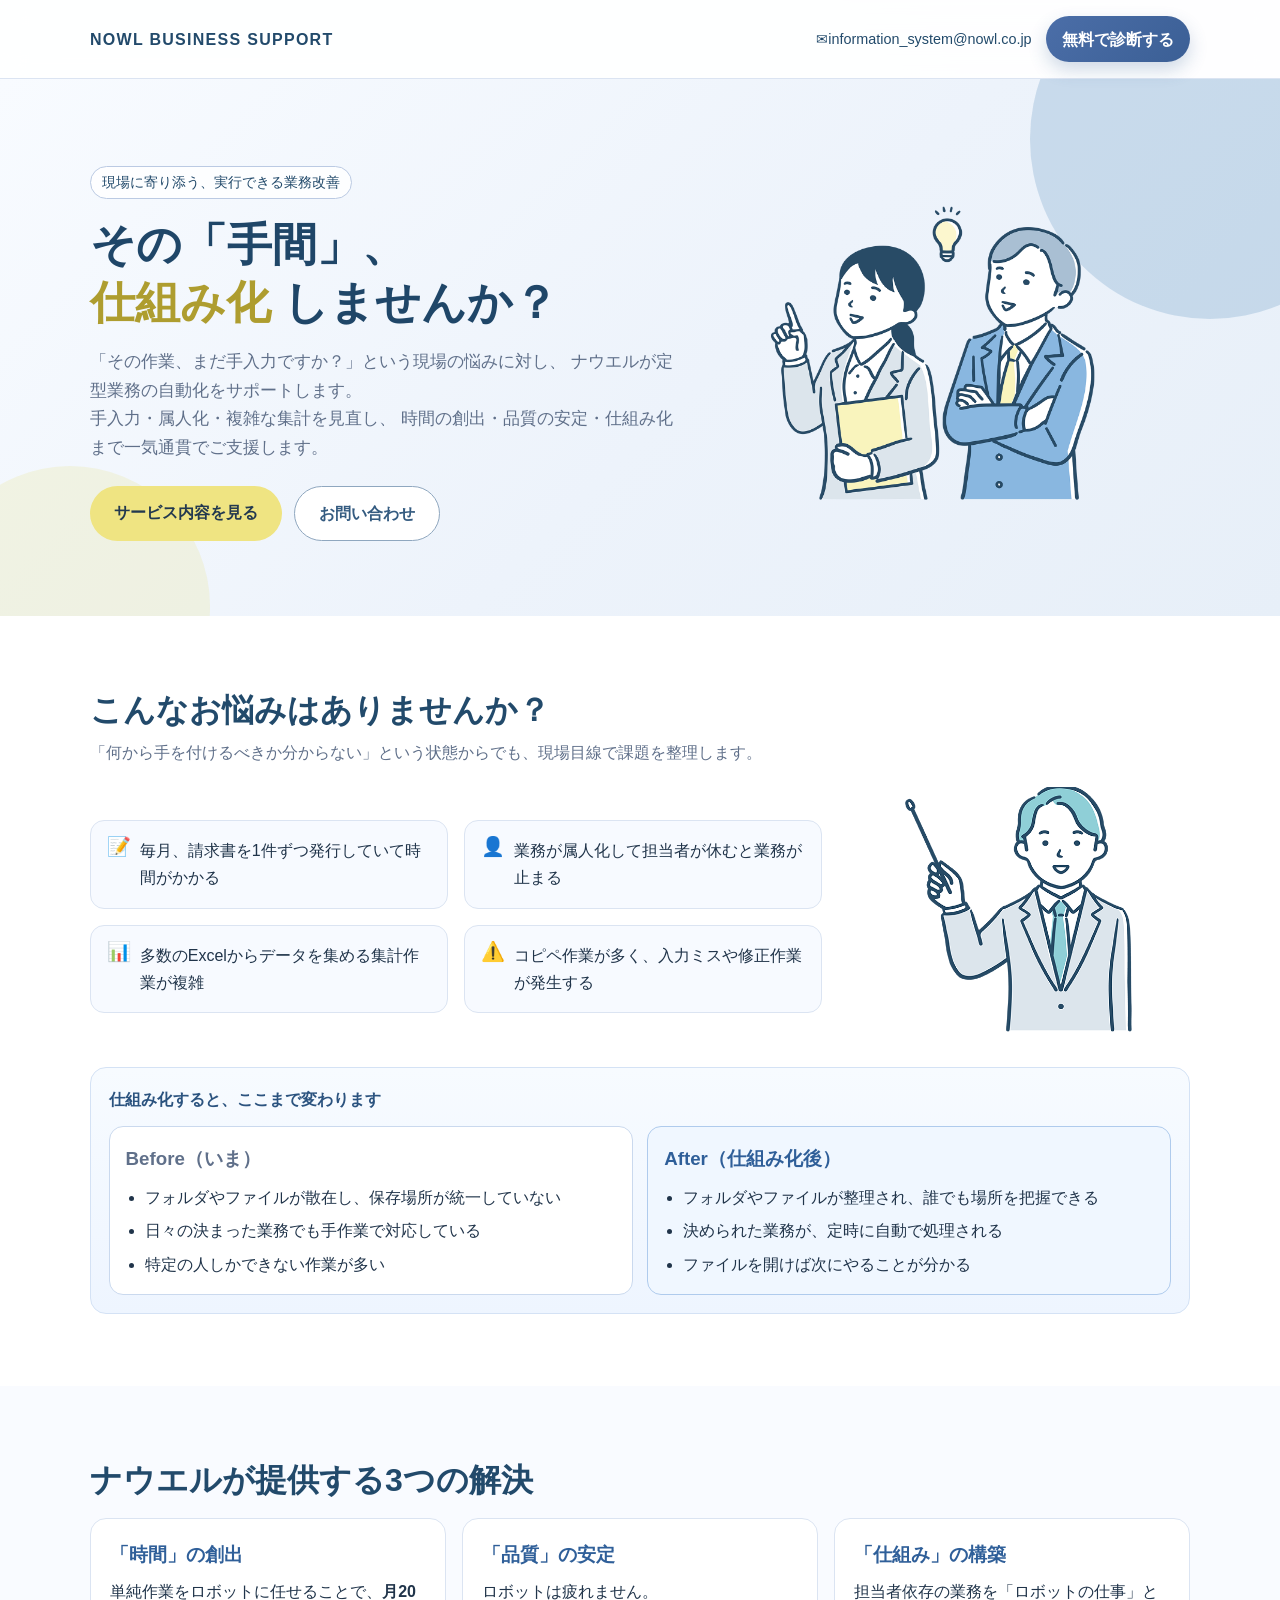
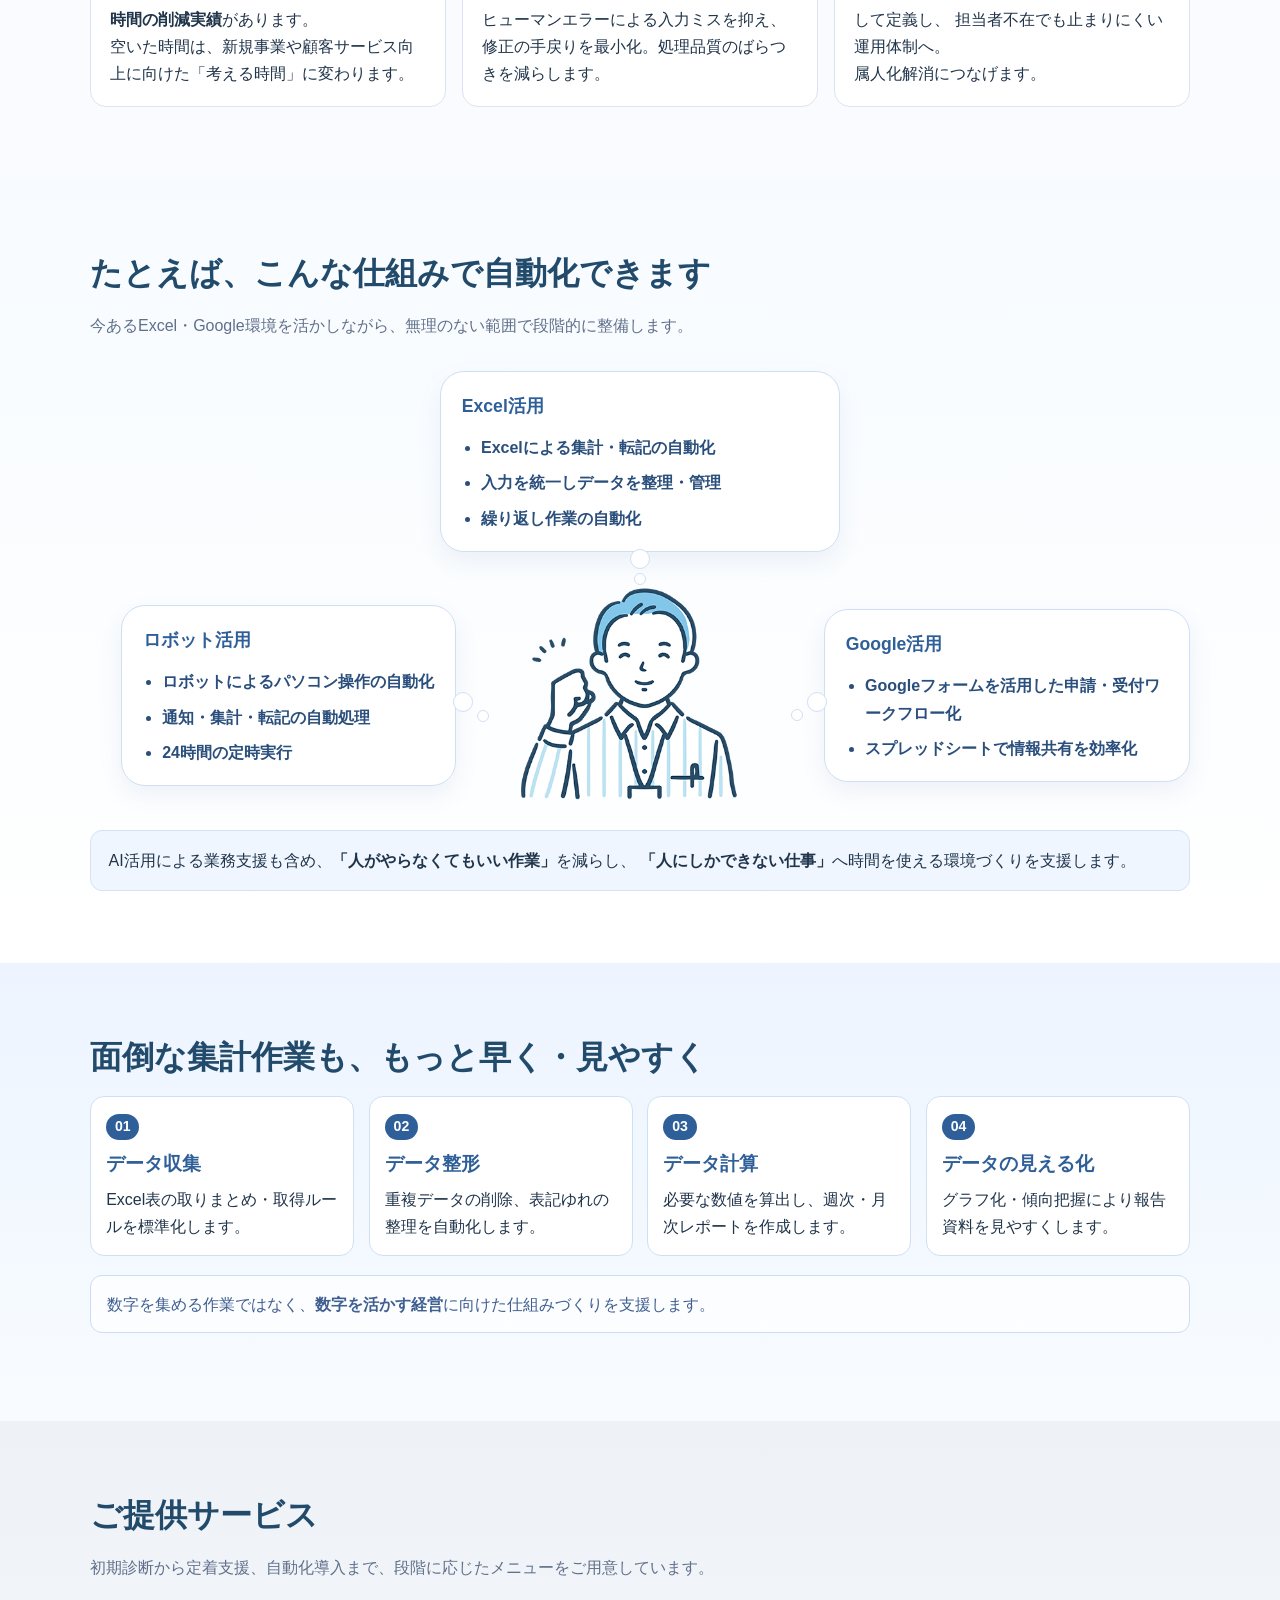
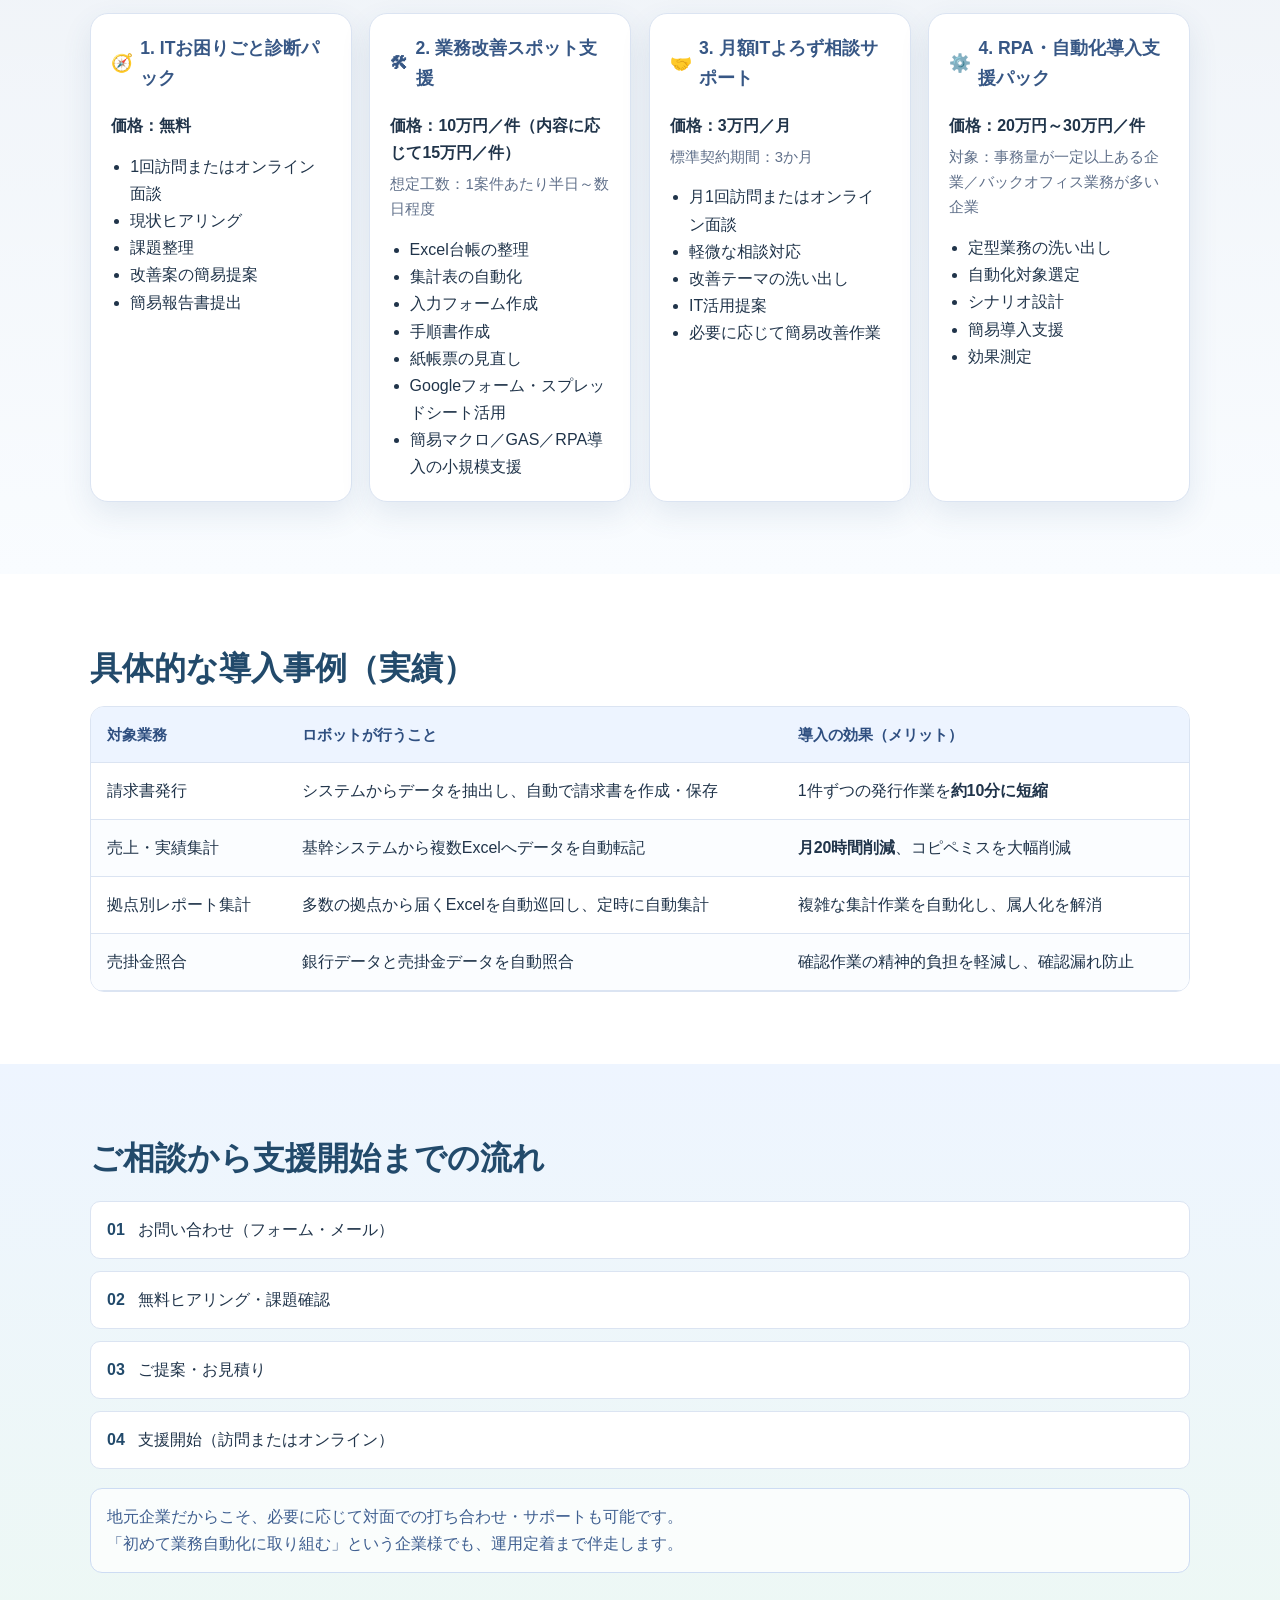
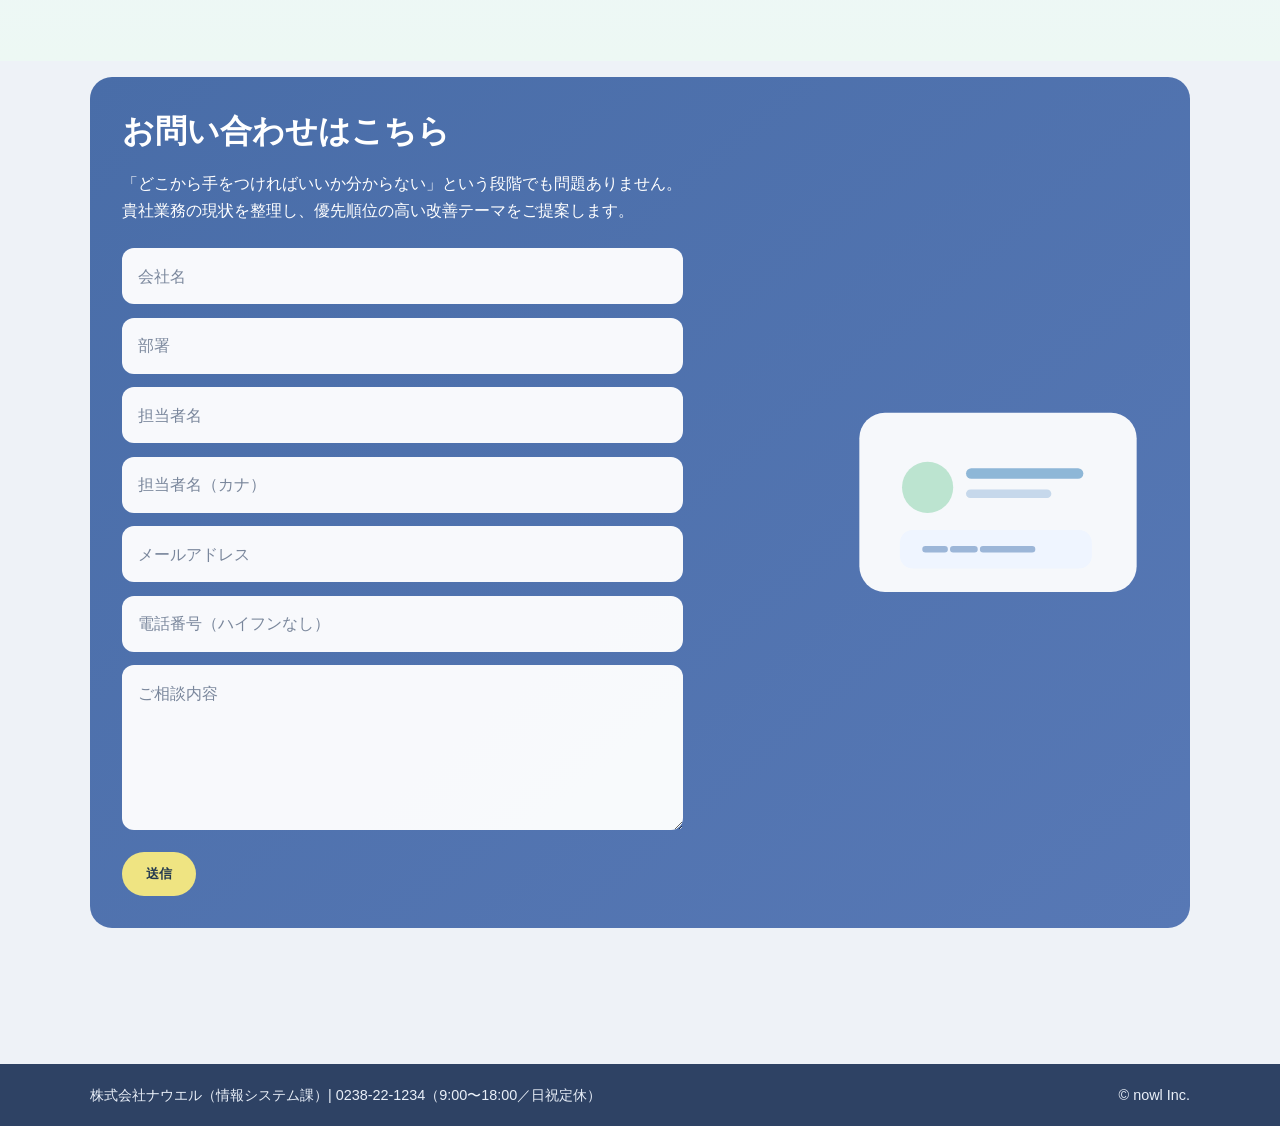
==== commit 8f272c8d: "Add files via upload" ====
--- a/index.html
+++ b/index.html
@@ -116,14 +116,14 @@
             <article class="feature-card">
               <h3>「時間」の創出</h3>
               <p>
-                単純作業をロボットに任せることで、<strong>月20時間の削減実績</strong>があります。
+                単純作業をロボットに任せることで、<strong>月20時間の削減実績</strong>があります。</br>
                 空いた時間は、新規事業や顧客サービス向上に向けた「考える時間」に変わります。
               </p>
             </article>
             <article class="feature-card">
               <h3>「品質」の安定</h3>
               <p>
-                ロボットは疲れません。ヒューマンエラーによる入力ミスを抑え、
+                ロボットは疲れません。</br>ヒューマンエラーによる入力ミスを抑え、
                 修正の手戻りを最小化。処理品質のばらつきを減らします。
               </p>
             </article>
@@ -131,7 +131,8 @@
               <h3>「仕組み」の構築</h3>
               <p>
                 担当者依存の業務を「ロボットの仕事」として定義し、
-                担当者不在でも止まりにくい運用体制へ。属人化解消につなげます。
+                担当者不在でも止まりにくい運用体制へ。</br>
+                属人化解消につなげます。
               </p>
             </article>
           </div>
@@ -284,9 +285,6 @@
       <section class="section cases">
         <div class="container">
           <h2>具体的な導入事例（実績）</h2>
-          <p class="section-lead">
-            チラシでもご紹介している業務を中心に、現場で効果が出た事例をまとめました。
-          </p>
           <div class="case-table-wrap">
             <table class="case-table">
               <thead>
@@ -342,7 +340,7 @@
       <section id="contact" class="section contact">
   <div class="container contact-box">
     <div class="contact-copy">
-      <h2>まずは無料診断からお気軽にご相談ください</h2>
+      <h2>お問い合わせはこちら</h2>
       <p>
         「どこから手をつければいいか分からない」という段階でも問題ありません。</br>
         貴社業務の現状を整理し、優先順位の高い改善テーマをご提案します。
